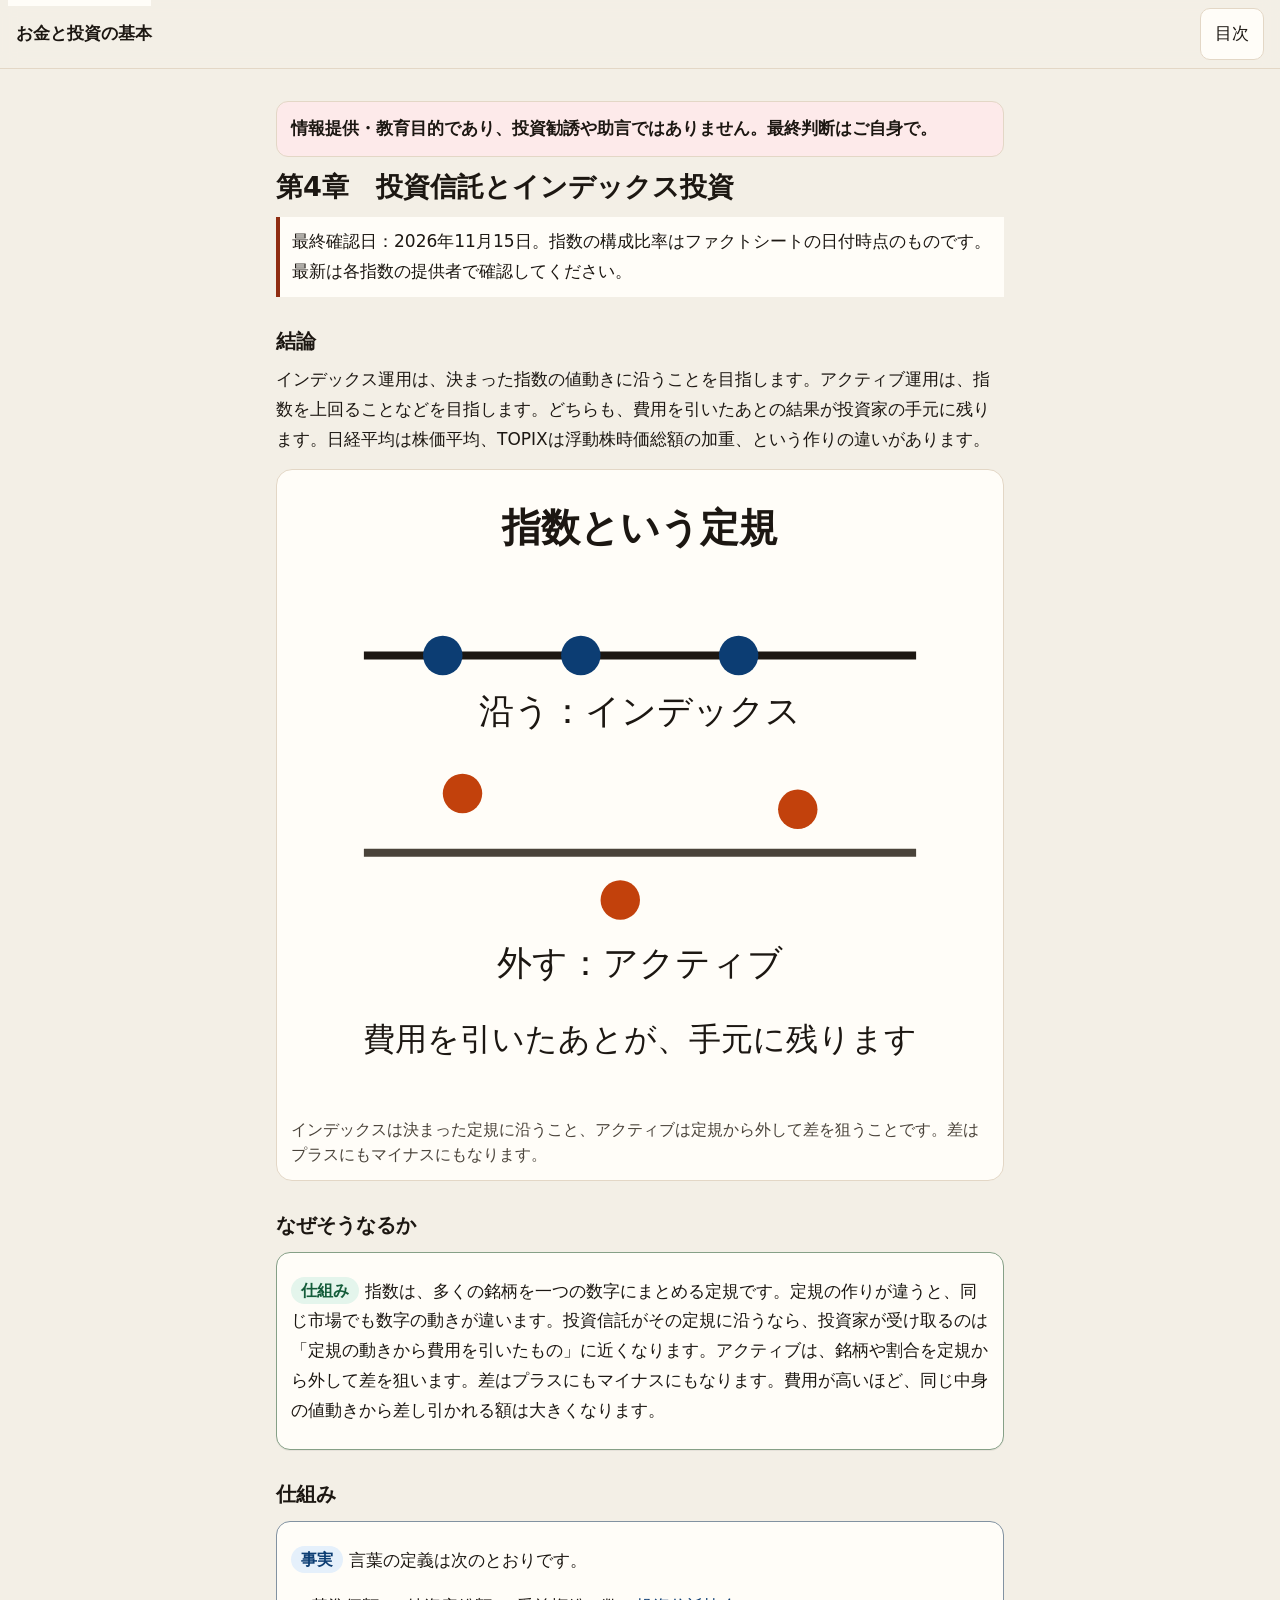
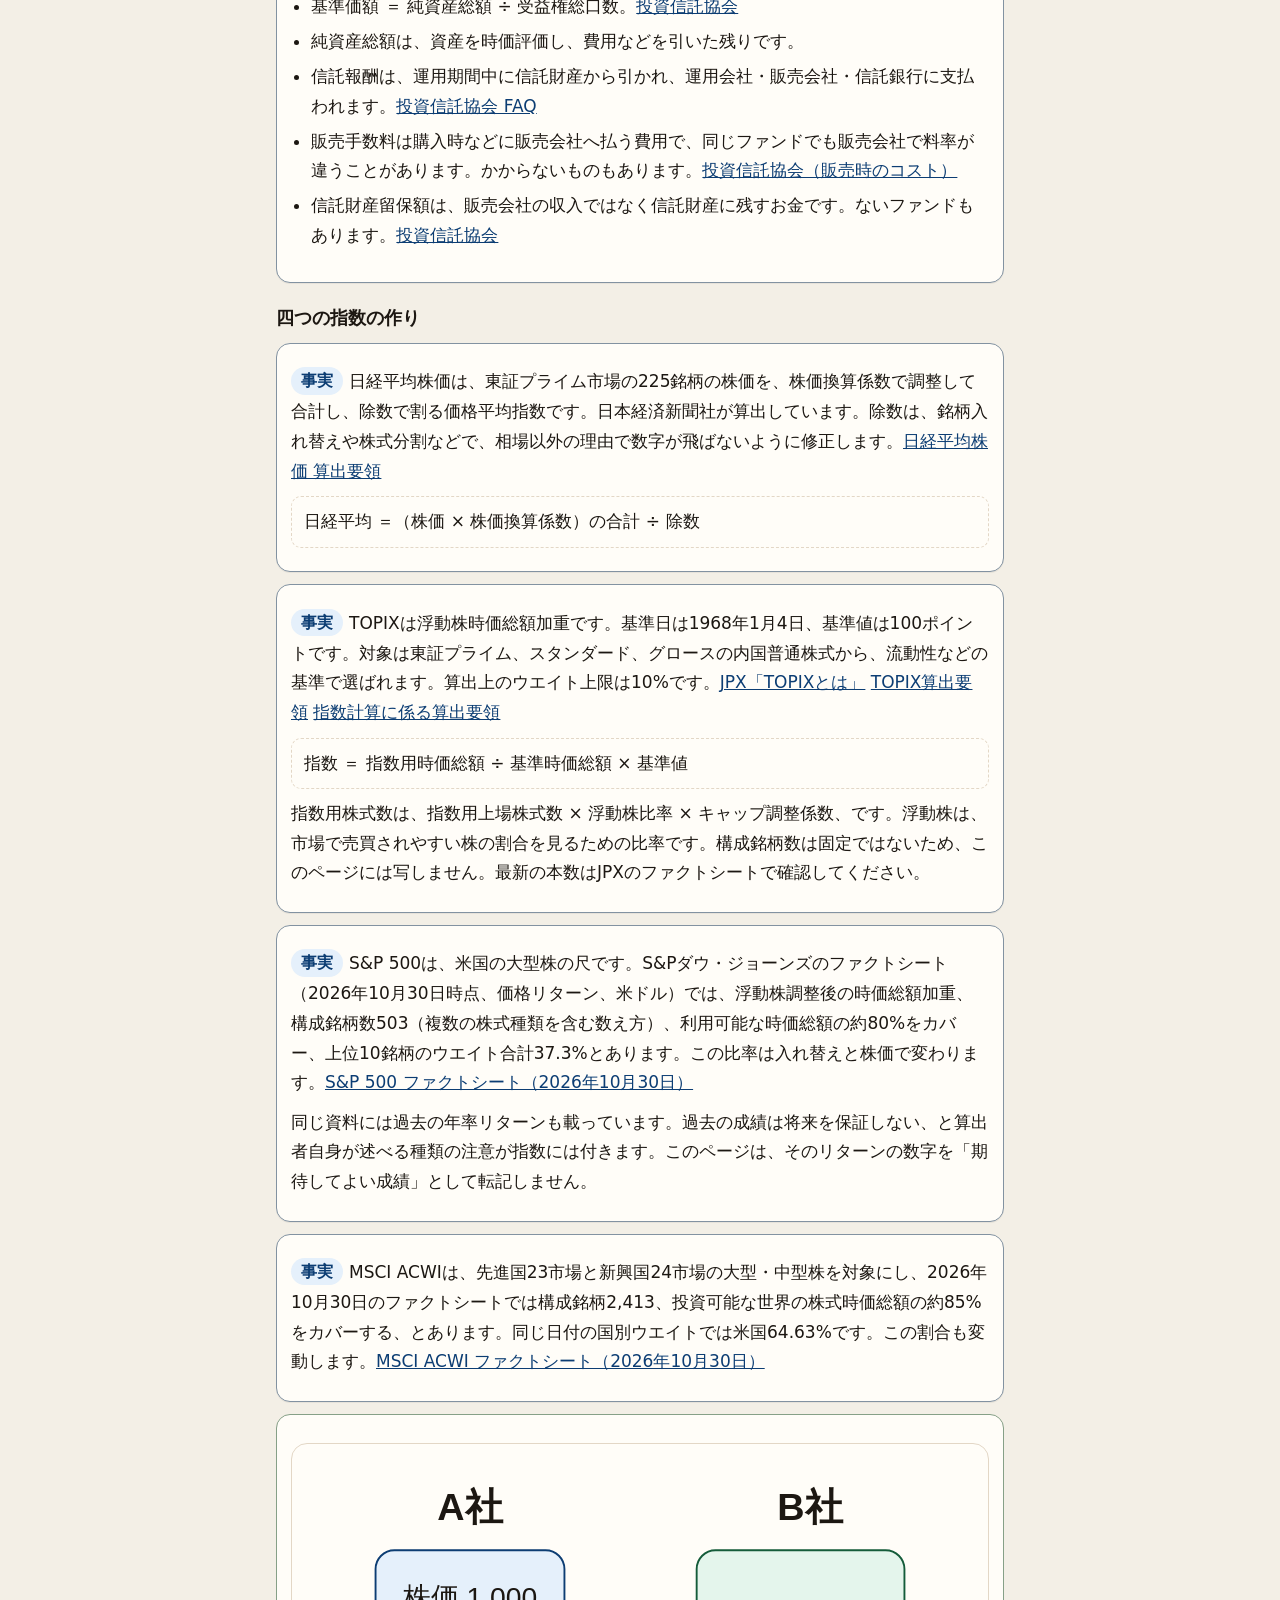
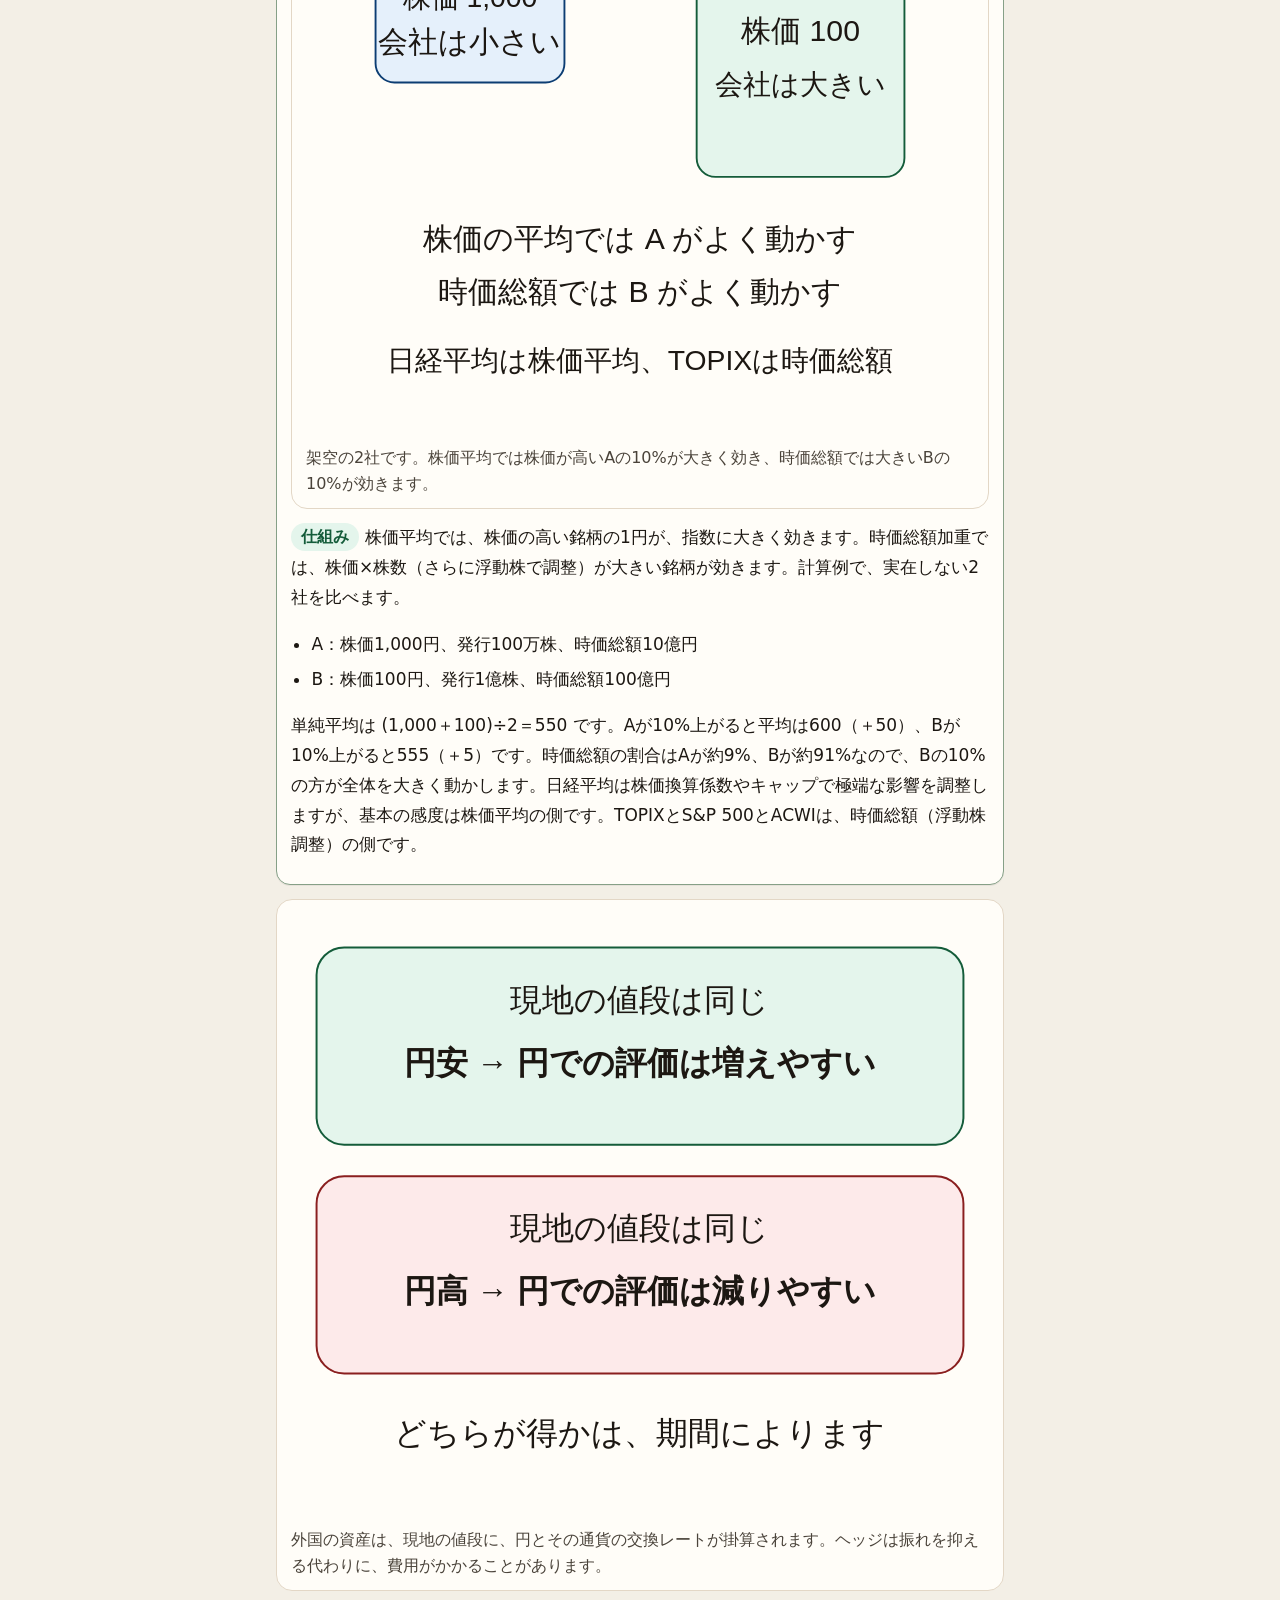
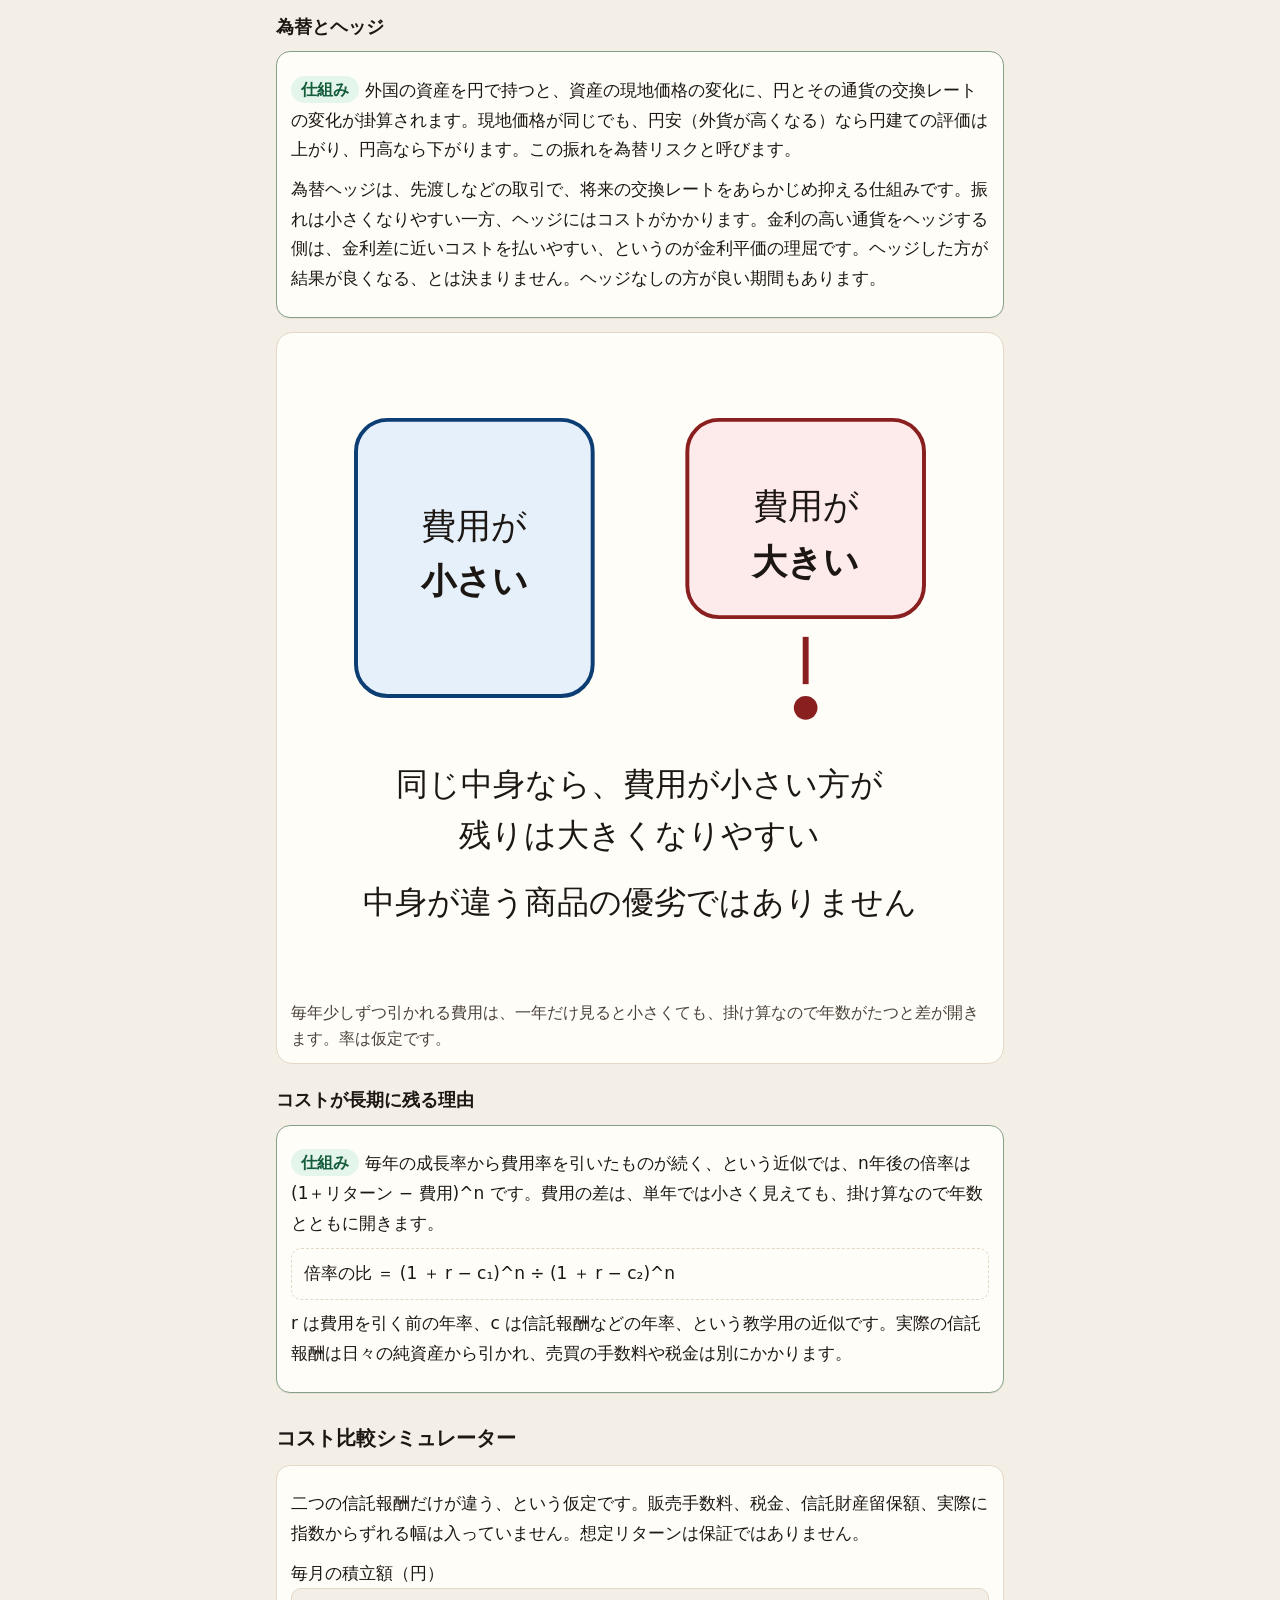
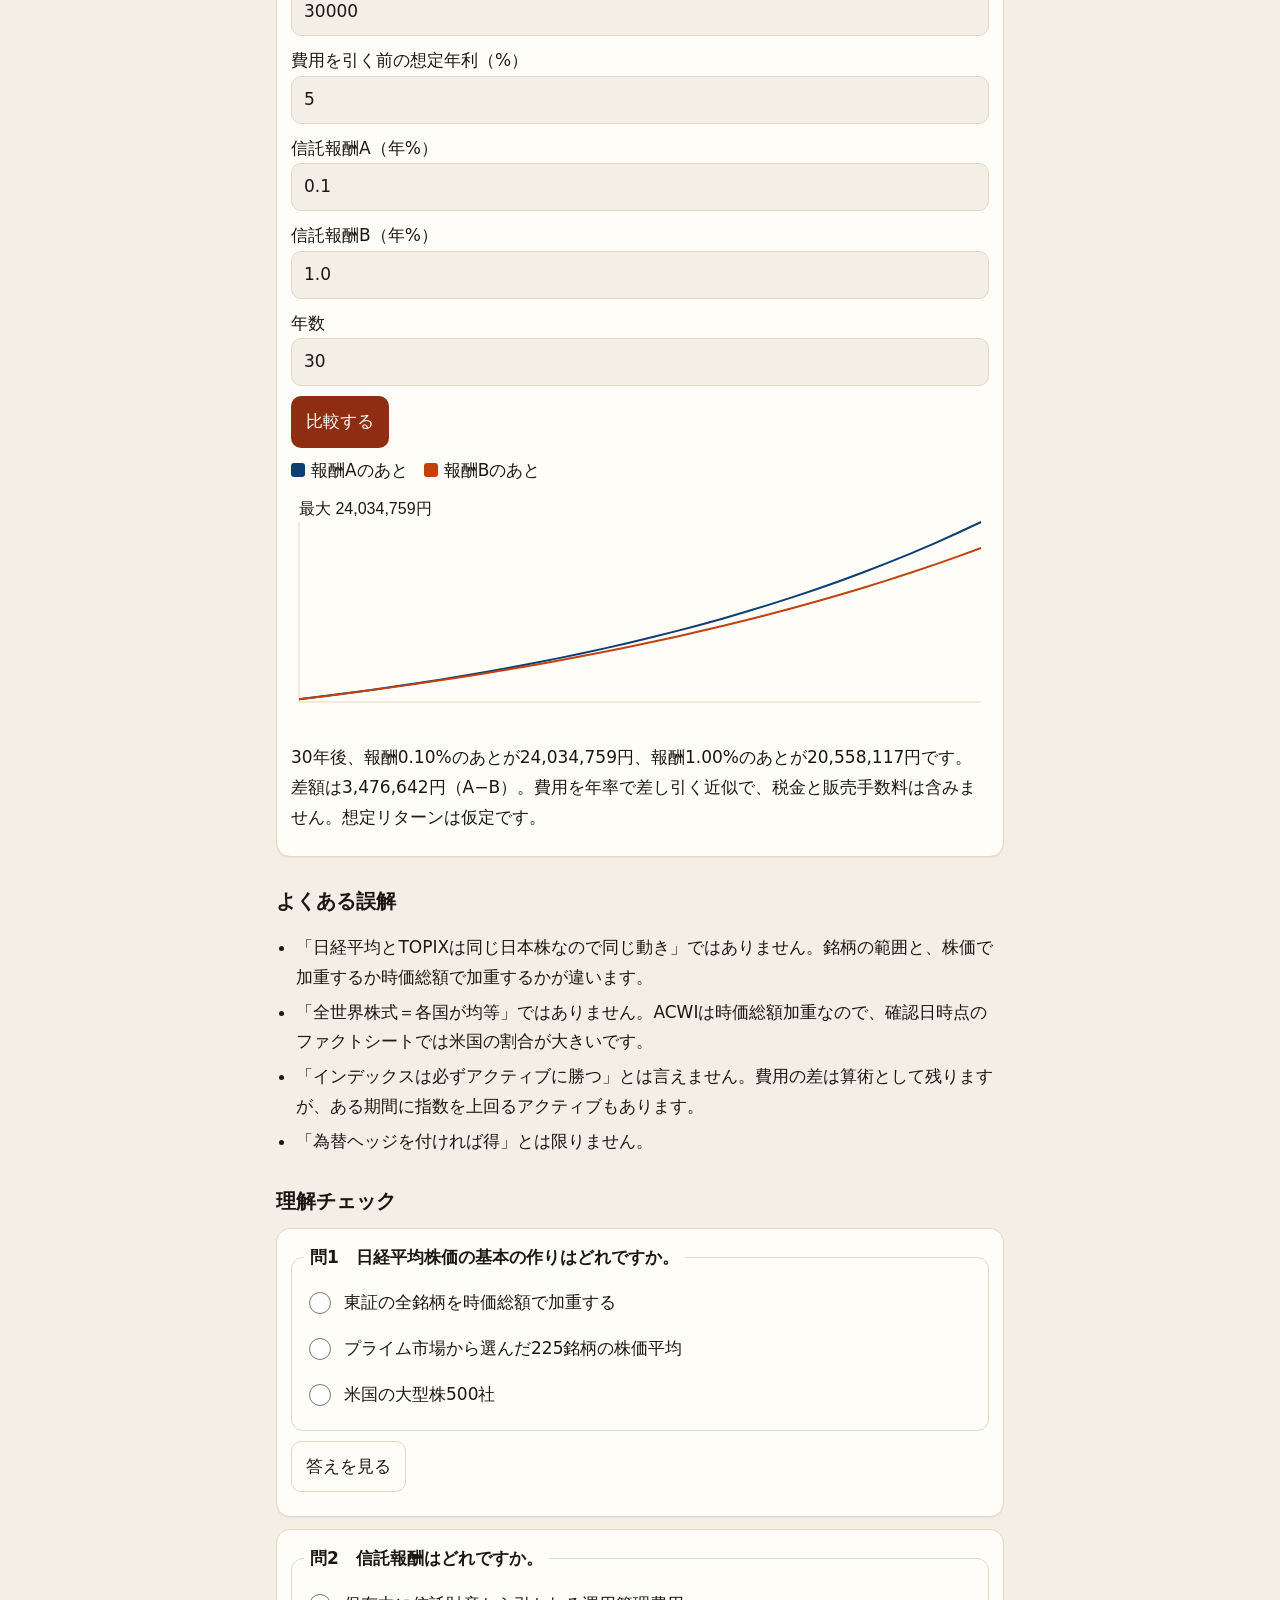
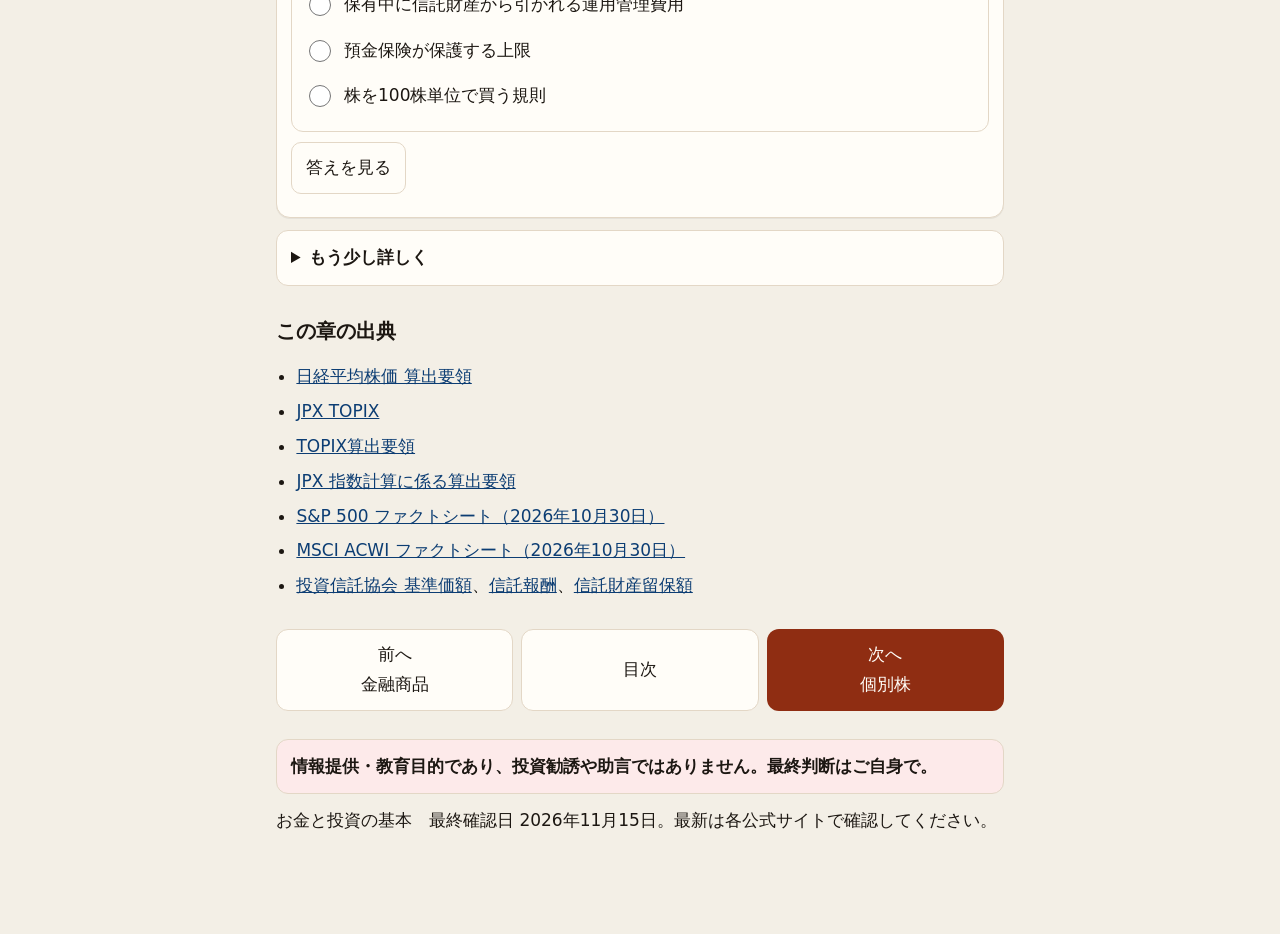
==== funds.html @ d8c677d6 "Publish the beginner guide so it can be opened in a browser. Co-authored-by: Cursor <cursoragent@cur" ====
<!DOCTYPE html>
<html lang="ja">
<head>
<meta charset="utf-8">
<meta name="viewport" content="width=device-width, initial-scale=1, viewport-fit=cover">
<meta name="description" content="日本の投資初心者向けに、お金の基本からNISA・インデックス投資・個別株の仕組みを、一次情報に基づいて解説する教育ページです。投資勧誘ではありません。">
<meta name="color-scheme" content="light dark">
<title>第4章 投資信託とインデックス｜お金と投資の基本</title>
<link rel="stylesheet" href="style.css">
</head>
<body>
<a class="skip" href="#main">本文へスキップ</a>
<div class="progress" id="progress" role="progressbar" aria-label="読んだ割合" aria-valuemin="0" aria-valuemax="100" aria-valuenow="0"></div>
<div class="topbar">
  <a class="brand" href="index.html">お金と投資の基本</a>
  <span class="spacer"></span>
  <button type="button" id="menuBtn" aria-expanded="false" aria-controls="drawer">目次</button>
</div>
<div id="drawer" class="drawer" hidden>
  <nav aria-label="ページ">
    <button type="button" id="closeDrawer">閉じる</button>
    <a href="index.html">目次</a>
    <a href="money.html">第1章 お金の基本</a>
    <a href="invest.html">第2章 投資とは何か</a>
    <a href="products.html">第3章 主な金融商品</a>
    <a href="funds.html" aria-current="page">第4章 投資信託とインデックス</a>
    <a href="stocks.html">第5章 個別株の基礎</a>
    <a href="tax.html">第6章 制度と税金</a>
    <a href="start.html">第7章 始め方と失敗パターン</a>
    <a href="glossary.html">用語集</a>
    <a href="sources.html">出典・更新履歴・免責</a>
  </nav>
</div>
<div class="wrap">
<p class="disclaimer"><strong>情報提供・教育目的であり、投資勧誘や助言ではありません。最終判断はご自身で。</strong></p>
<main id="main">
<section id="ch4" aria-labelledby="ch4-title">
  <h1 id="ch4-title">第4章　投資信託とインデックス投資</h1>
  <p class="confirm">最終確認日：2026年11月15日。指数の構成比率はファクトシートの日付時点のものです。最新は各指数の提供者で確認してください。</p>
  <h2>結論</h2>
  <p>インデックス運用は、決まった指数の値動きに沿うことを目指します。アクティブ運用は、指数を上回ることなどを目指します。どちらも、費用を引いたあとの結果が投資家の手元に残ります。日経平均は株価平均、TOPIXは浮動株時価総額の加重、という作りの違いがあります。</p>

  <figure class="figure"><svg viewBox="0 0 360 320" aria-hidden="true">
  <text x="180" y="32" text-anchor="middle" font-size="20" fill="var(--text)" font-weight="700">指数という定規</text>
  <line x1="40" y1="90" x2="320" y2="90" stroke="var(--text)" stroke-width="4"/>
  <circle cx="80" cy="90" r="10" fill="var(--c1)"/>
  <circle cx="150" cy="90" r="10" fill="var(--c1)"/>
  <circle cx="230" cy="90" r="10" fill="var(--c1)"/>
  <text x="180" y="124" text-anchor="middle" font-size="18" fill="var(--text)">沿う：インデックス</text>
  <line x1="40" y1="190" x2="320" y2="190" stroke="var(--muted)" stroke-width="4"/>
  <circle cx="90" cy="160" r="10" fill="var(--c2)"/>
  <circle cx="170" cy="214" r="10" fill="var(--c2)"/>
  <circle cx="260" cy="168" r="10" fill="var(--c2)"/>
  <text x="180" y="252" text-anchor="middle" font-size="18" fill="var(--text)">外す：アクティブ</text>
  <text x="180" y="290" text-anchor="middle" font-size="16" fill="var(--text)">費用を引いたあとが、手元に残ります</text>
  </svg><figcaption>インデックスは決まった定規に沿うこと、アクティブは定規から外して差を狙うことです。差はプラスにもマイナスにもなります。</figcaption></figure>
<h2>なぜそうなるか</h2>
  <div class="card mech">
    <p><span class="badge mech">仕組み</span>指数は、多くの銘柄を一つの数字にまとめる定規です。定規の作りが違うと、同じ市場でも数字の動きが違います。投資信託がその定規に沿うなら、投資家が受け取るのは「定規の動きから費用を引いたもの」に近くなります。アクティブは、銘柄や割合を定規から外して差を狙います。差はプラスにもマイナスにもなります。費用が高いほど、同じ中身の値動きから差し引かれる額は大きくなります。</p>
  </div>

  <h2>仕組み</h2>
  <div class="card fact">
    <p><span class="badge fact">事実</span>言葉の定義は次のとおりです。</p>
    <ul>
      <li>基準価額 ＝ 純資産総額 ÷ 受益権総口数。<a href="sources.html#src-toushin-nav">投資信託協会</a></li>
      <li>純資産総額は、資産を時価評価し、費用などを引いた残りです。</li>
      <li>信託報酬は、運用期間中に信託財産から引かれ、運用会社・販売会社・信託銀行に支払われます。<a href="sources.html#src-toushin-faq">投資信託協会 FAQ</a></li>
      <li>販売手数料は購入時などに販売会社へ払う費用で、同じファンドでも販売会社で料率が違うことがあります。かからないものもあります。<a href="sources.html#src-toushin-cost">投資信託協会（販売時のコスト）</a></li>
      <li>信託財産留保額は、販売会社の収入ではなく信託財産に残すお金です。ないファンドもあります。<a href="sources.html#src-toushin-reserve">投資信託協会</a></li>
    </ul>
  </div>

  <h3>四つの指数の作り</h3>
  <div class="card fact">
    <p><span class="badge fact">事実</span>日経平均株価は、東証プライム市場の225銘柄の株価を、株価換算係数で調整して合計し、除数で割る価格平均指数です。日本経済新聞社が算出しています。除数は、銘柄入れ替えや株式分割などで、相場以外の理由で数字が飛ばないように修正します。<a href="sources.html#src-nikkei">日経平均株価 算出要領</a></p>
    <p class="formula">日経平均 ＝（株価 × 株価換算係数）の合計 ÷ 除数</p>
  </div>
  <div class="card fact">
    <p><span class="badge fact">事実</span>TOPIXは浮動株時価総額加重です。基準日は1968年1月4日、基準値は100ポイントです。対象は東証プライム、スタンダード、グロースの内国普通株式から、流動性などの基準で選ばれます。算出上のウエイト上限は10%です。<a href="sources.html#src-topix">JPX「TOPIXとは」</a> <a href="sources.html#src-topix-method">TOPIX算出要領</a> <a href="sources.html#src-jpx-calc">指数計算に係る算出要領</a></p>
    <p class="formula">指数 ＝ 指数用時価総額 ÷ 基準時価総額 × 基準値</p>
    <p>指数用株式数は、指数用上場株式数 × 浮動株比率 × キャップ調整係数、です。浮動株は、市場で売買されやすい株の割合を見るための比率です。構成銘柄数は固定ではないため、このページには写しません。最新の本数はJPXのファクトシートで確認してください。</p>
  </div>
  <div class="card fact">
    <p><span class="badge fact">事実</span>S&amp;P 500は、米国の大型株の尺です。S&amp;Pダウ・ジョーンズのファクトシート（2026年10月30日時点、価格リターン、米ドル）では、浮動株調整後の時価総額加重、構成銘柄数503（複数の株式種類を含む数え方）、利用可能な時価総額の約80%をカバー、上位10銘柄のウエイト合計37.3%とあります。この比率は入れ替えと株価で変わります。<a href="sources.html#src-sp500">S&amp;P 500 ファクトシート（2026年10月30日）</a></p>
    <p>同じ資料には過去の年率リターンも載っています。過去の成績は将来を保証しない、と算出者自身が述べる種類の注意が指数には付きます。このページは、そのリターンの数字を「期待してよい成績」として転記しません。</p>
  </div>
  <div class="card fact">
    <p><span class="badge fact">事実</span>MSCI ACWIは、先進国23市場と新興国24市場の大型・中型株を対象にし、2026年10月30日のファクトシートでは構成銘柄2,413、投資可能な世界の株式時価総額の約85%をカバーする、とあります。同じ日付の国別ウエイトでは米国64.63%です。この割合も変動します。<a href="sources.html#src-acwi">MSCI ACWI ファクトシート（2026年10月30日）</a></p>
  </div>

  <div class="card mech">
    <figure class="figure"><svg viewBox="0 0 360 310" aria-hidden="true">
  <text x="90" y="36" text-anchor="middle" font-size="20" fill="var(--text)" font-weight="700">A社</text>
  <text x="270" y="36" text-anchor="middle" font-size="20" fill="var(--text)" font-weight="700">B社</text>
  <rect x="40" y="52" width="100" height="70" rx="10" fill="var(--fact-bg)" stroke="var(--fact)"/>
  <text x="90" y="82" text-anchor="middle" font-size="15" fill="var(--text)">株価 1,000</text>
  <text x="90" y="106" text-anchor="middle" font-size="16" fill="var(--text)">会社は小さい</text>
  <rect x="210" y="52" width="110" height="120" rx="10" fill="var(--mech-bg)" stroke="var(--mech)"/>
  <text x="265" y="100" text-anchor="middle" font-size="16" fill="var(--text)">株価 100</text>
  <text x="265" y="128" text-anchor="middle" font-size="15" fill="var(--text)">会社は大きい</text>
  <text x="180" y="210" text-anchor="middle" font-size="16" fill="var(--text)">株価の平均では A がよく動かす</text>
  <text x="180" y="238" text-anchor="middle" font-size="16" fill="var(--text)">時価総額では B がよく動かす</text>
  <text x="180" y="274" text-anchor="middle" font-size="15" fill="var(--text)">日経平均は株価平均、TOPIXは時価総額</text>
  </svg><figcaption>架空の2社です。株価平均では株価が高いAの10%が大きく効き、時価総額では大きいBの10%が効きます。</figcaption></figure>
<p><span class="badge mech">仕組み</span>株価平均では、株価の高い銘柄の1円が、指数に大きく効きます。時価総額加重では、株価×株数（さらに浮動株で調整）が大きい銘柄が効きます。計算例で、実在しない2社を比べます。</p>
    <ul>
      <li>A：株価1,000円、発行100万株、時価総額10億円</li>
      <li>B：株価100円、発行1億株、時価総額100億円</li>
    </ul>
    <p>単純平均は (1,000＋100)÷2＝550 です。Aが10%上がると平均は600（＋50）、Bが10%上がると555（＋5）です。時価総額の割合はAが約9%、Bが約91%なので、Bの10%の方が全体を大きく動かします。日経平均は株価換算係数やキャップで極端な影響を調整しますが、基本の感度は株価平均の側です。TOPIXとS&amp;P 500とACWIは、時価総額（浮動株調整）の側です。</p>
  </div>

  <figure class="figure"><svg viewBox="0 0 360 310" aria-hidden="true">
  <rect x="16" y="20" width="328" height="100" rx="14" fill="var(--mech-bg)" stroke="var(--mech)"/>
  <text x="180" y="52" text-anchor="middle" font-size="16" fill="var(--text)">現地の値段は同じ</text>
  <text x="180" y="84" text-anchor="middle" font-size="16" fill="var(--text)" font-weight="700">円安 → 円での評価は増えやすい</text>
  <rect x="16" y="136" width="328" height="100" rx="14" fill="var(--warn-bg)" stroke="var(--warn)"/>
  <text x="180" y="168" text-anchor="middle" font-size="16" fill="var(--text)">現地の値段は同じ</text>
  <text x="180" y="200" text-anchor="middle" font-size="16" fill="var(--text)" font-weight="700">円高 → 円での評価は減りやすい</text>
  <text x="180" y="272" text-anchor="middle" font-size="16" fill="var(--text)">どちらが得かは、期間によります</text>
  </svg><figcaption>外国の資産は、現地の値段に、円とその通貨の交換レートが掛算されます。ヘッジは振れを抑える代わりに、費用がかかることがあります。</figcaption></figure>
<h3>為替とヘッジ</h3>
  <div class="card mech">
    <p><span class="badge mech">仕組み</span>外国の資産を円で持つと、資産の現地価格の変化に、円とその通貨の交換レートの変化が掛算されます。現地価格が同じでも、円安（外貨が高くなる）なら円建ての評価は上がり、円高なら下がります。この振れを為替リスクと呼びます。</p>
    <p>為替ヘッジは、先渡しなどの取引で、将来の交換レートをあらかじめ抑える仕組みです。振れは小さくなりやすい一方、ヘッジにはコストがかかります。金利の高い通貨をヘッジする側は、金利差に近いコストを払いやすい、というのが金利平価の理屈です。ヘッジした方が結果が良くなる、とは決まりません。ヘッジなしの方が良い期間もあります。</p>
  </div>

  <figure class="figure"><svg viewBox="0 0 360 330" aria-hidden="true">
  <rect x="36" y="40" width="120" height="140" rx="16" fill="var(--fact-bg)" stroke="var(--fact)" stroke-width="2"/>
  <rect x="204" y="40" width="120" height="100" rx="16" fill="var(--warn-bg)" stroke="var(--warn)" stroke-width="2"/>
  <text x="96" y="100" text-anchor="middle" font-size="18" fill="var(--text)">費用が</text>
  <text x="96" y="128" text-anchor="middle" font-size="18" fill="var(--text)" font-weight="700">小さい</text>
  <text x="264" y="90" text-anchor="middle" font-size="18" fill="var(--text)">費用が</text>
  <text x="264" y="118" text-anchor="middle" font-size="18" fill="var(--text)" font-weight="700">大きい</text>
  <path d="M264 150 v24" stroke="var(--warn)" stroke-width="3"/>
  <circle cx="264" cy="186" r="6" fill="var(--warn)"/>
  <text x="180" y="230" text-anchor="middle" font-size="16" fill="var(--text)">同じ中身なら、費用が小さい方が</text>
  <text x="180" y="256" text-anchor="middle" font-size="16" fill="var(--text)">残りは大きくなりやすい</text>
  <text x="180" y="290" text-anchor="middle" font-size="16" fill="var(--text)">中身が違う商品の優劣ではありません</text>
  </svg><figcaption>毎年少しずつ引かれる費用は、一年だけ見ると小さくても、掛け算なので年数がたつと差が開きます。率は仮定です。</figcaption></figure>
<h3>コストが長期に残る理由</h3>
  <div class="card mech">
    <p><span class="badge mech">仕組み</span>毎年の成長率から費用率を引いたものが続く、という近似では、n年後の倍率は (1＋リターン − 費用)^n です。費用の差は、単年では小さく見えても、掛け算なので年数とともに開きます。</p>
    <p class="formula">倍率の比 ＝ (1 ＋ r − c₁)^n ÷ (1 ＋ r − c₂)^n</p>
    <p>r は費用を引く前の年率、c は信託報酬などの年率、という教学用の近似です。実際の信託報酬は日々の純資産から引かれ、売買の手数料や税金は別にかかります。</p>
  </div>

  <h2>コスト比較シミュレーター</h2>
  <div class="card">
    <p>二つの信託報酬だけが違う、という仮定です。販売手数料、税金、信託財産留保額、実際に指数からずれる幅は入っていません。想定リターンは保証ではありません。</p>
    <label class="field">毎月の積立額（円）<input id="k-pmt" type="number" inputmode="decimal" min="0" value="30000"></label>
    <label class="field">費用を引く前の想定年利（%）<input id="k-rate" type="number" inputmode="decimal" step="0.1" value="5"></label>
    <label class="field">信託報酬A（年%）<input id="k-c1" type="number" inputmode="decimal" min="0" step="0.01" value="0.1"></label>
    <label class="field">信託報酬B（年%）<input id="k-c2" type="number" inputmode="decimal" min="0" step="0.01" value="1.0"></label>
    <label class="field">年数<input id="k-years" type="number" inputmode="numeric" min="1" max="50" value="30"></label>
    <button type="button" class="primary" id="k-run">比較する</button>
    <div class="legend" aria-hidden="true"><span><i class="swatch" style="background:var(--c1)"></i>報酬Aのあと</span><span><i class="swatch" style="background:var(--c2)"></i>報酬Bのあと</span></div>
    <div class="canvas-box"><canvas id="k-chart" data-h="240" role="img" aria-describedby="k-out"></canvas></div>
    <p id="k-out" class="result" aria-live="polite"></p>
  </div>

  <h2>よくある誤解</h2>
  <ul>
    <li>「日経平均とTOPIXは同じ日本株なので同じ動き」ではありません。銘柄の範囲と、株価で加重するか時価総額で加重するかが違います。</li>
    <li>「全世界株式＝各国が均等」ではありません。ACWIは時価総額加重なので、確認日時点のファクトシートでは米国の割合が大きいです。</li>
    <li>「インデックスは必ずアクティブに勝つ」とは言えません。費用の差は算術として残りますが、ある期間に指数を上回るアクティブもあります。</li>
    <li>「為替ヘッジを付ければ得」とは限りません。</li>
  </ul>

  <h2>理解チェック</h2>
  <form class="quiz card" data-explain="日経平均は225銘柄の株価を株価換算係数と除数でまとめる価格平均です。TOPIXは浮動株時価総額加重です。">
    <fieldset>
      <legend>問1　日経平均株価の基本の作りはどれですか。</legend>
      <label><input type="radio" name="q41" value="a">東証の全銘柄を時価総額で加重する</label>
      <label><input type="radio" name="q41" value="b">プライム市場から選んだ225銘柄の株価平均</label>
      <label><input type="radio" name="q41" value="c">米国の大型株500社</label>
    </fieldset>
    <button type="submit">答えを見る</button>
    <p class="quiz-result" aria-live="polite"></p>
  </form>
  <form class="quiz card" data-explain="信託報酬は、保有している間、信託財産から引かれる費用です。購入時に一度だけ払う販売手数料とは別です。">
    <fieldset>
      <legend>問2　信託報酬はどれですか。</legend>
      <label><input type="radio" name="q42" value="a">保有中に信託財産から引かれる運用管理費用</label>
      <label><input type="radio" name="q42" value="b">預金保険が保護する上限</label>
      <label><input type="radio" name="q42" value="c">株を100株単位で買う規則</label>
    </fieldset>
    <button type="submit">答えを見る</button>
    <p class="quiz-result" aria-live="polite"></p>
  </form>

  <details>
    <summary>もう少し詳しく</summary>
    <div class="inner">
      <p>TOPIXの算出要領では、定期入替は原則10月最終営業日、浮動株時価総額のウエイト上限は10%です。2026年10月最終営業日が初回の定期入替、と要領に書かれています。流動性の基準（売買代金回転率や浮動株時価総額の累積比率）の細目は要領に表があります。<a href="sources.html#src-topix-method">TOPIX算出要領</a></p>
      <p>日経平均は原則225銘柄ですが、持ち株会社化などの短い期間は225に満たないことがあります。そのときは除数で連続性を保ちます。<a href="sources.html#src-nikkei">算出要領</a></p>
      <p>S&amp;P 500の「503」は、2026年10月30日時点で複数の議決権種類などを数に含めたものです。いつも503とは限りません。<a href="sources.html#src-sp500">ファクトシート</a></p>
    </div>
  </details>
  <h2>この章の出典</h2>
  <ul class="chapter-src">
    <li><a href="sources.html#src-nikkei">日経平均株価 算出要領</a></li>
    <li><a href="sources.html#src-topix">JPX TOPIX</a></li>
    <li><a href="sources.html#src-topix-method">TOPIX算出要領</a></li>
    <li><a href="sources.html#src-jpx-calc">JPX 指数計算に係る算出要領</a></li>
    <li><a href="sources.html#src-sp500">S&amp;P 500 ファクトシート（2026年10月30日）</a></li>
    <li><a href="sources.html#src-acwi">MSCI ACWI ファクトシート（2026年10月30日）</a></li>
    <li><a href="sources.html#src-toushin-nav">投資信託協会 基準価額</a>、<a href="sources.html#src-toushin-faq">信託報酬</a>、<a href="sources.html#src-toushin-reserve">信託財産留保額</a></li>
  </ul>
</section>
<nav class="pager" aria-label="章の移動"><a href="products.html">前へ<br>金融商品</a><a href="index.html">目次</a><a class="primary" href="stocks.html">次へ<br>個別株</a></nav>
</main>
<footer>
  <p class="disclaimer"><strong>情報提供・教育目的であり、投資勧誘や助言ではありません。最終判断はご自身で。</strong></p>
  <p>お金と投資の基本　最終確認日 2026年11月15日。最新は各公式サイトで確認してください。</p>
</footer>
</div>
<button type="button" id="toTop">上へ</button>
<script src="app.js"></script>
</body>
</html>
---- style.css ----
:root {
    --bg: #f3efe6;
    --surface: #fffdf8;
    --text: #1c1712;
    --muted: #4a433a;
    --line: #e3d7c6;
    --accent: #8f2d12;
    --link: #0c3d73;
    --fact: #0c3d73;
    --fact-bg: #e5f0fb;
    --mech: #145c3a;
    --mech-bg: #e4f5ec;
    --view: #7a4b0d;
    --view-bg: #fbf3df;
    --warn: #8a1f1f;
    --warn-bg: #fdeaea;
    --ok: #145c3a;
    --ok-bg: #e4f5ec;
    --wait: #5c3d86;
    --wait-bg: #f1eafa;
    --shadow: 0 1px 0 rgba(28, 23, 18, 0.06);
    --bar: #8f2d12;
    --canvas-grid: #e3d7c6;
    --canvas-text: #1c1712;
    --c1: #0c3d73;
    --c2: #c2410c;
    --c3: #b08968;
    color-scheme: light;
  }
  @media (prefers-color-scheme: dark) {
    :root {
      --bg: #14110e;
      --surface: #221c17;
      --text: #f6f1e8;
      --muted: #d4c6b4;
      --line: #3d342c;
      --accent: #f0a080;
      --link: #9ec5ff;
      --fact: #c5ddff;
      --fact-bg: #1a3048;
      --mech: #b7ebcf;
      --mech-bg: #163528;
      --view: #f3d7a1;
      --view-bg: #3a2e18;
      --warn: #ffc9c9;
      --warn-bg: #4a2222;
      --ok: #b7ebcf;
      --ok-bg: #163528;
      --wait: #e2d4ff;
      --wait-bg: #322848;
      --shadow: none;
      --bar: #f0a080;
      --canvas-grid: #3d342c;
      --canvas-text: #f6f1e8;
      --c1: #8eb6f0;
      --c2: #f0a080;
      --c3: #c4b09a;
      color-scheme: dark;
    }
  }
  * { box-sizing: border-box; }
  html { -webkit-text-size-adjust: 100%; scroll-behavior: smooth; }
  @media (prefers-reduced-motion: reduce) {
    html { scroll-behavior: auto; }
    * { transition: none !important; }
  }
  body {
    margin: 0;
    background: var(--bg);
    color: var(--text);
    font-family: "Hiragino Sans", "Hiragino Kaku Gothic ProN", "Yu Gothic", YuGothic, Meiryo, system-ui, sans-serif;
    font-size: 17px;
    line-height: 1.75;
    overflow-x: clip;
  }
  a { color: var(--link); }
  a:hover { text-decoration-thickness: 2px; }
  :focus-visible { outline: 3px solid var(--accent); outline-offset: 2px; }
  .skip {
    position: absolute;
    left: 8px;
    top: -40px;
    background: var(--surface);
    color: var(--text);
    padding: 8px 12px;
    z-index: 100;
  }
  .skip:focus { top: calc(env(safe-area-inset-top) + 8px); }
  .progress {
    position: fixed;
    top: env(safe-area-inset-top);
    left: 0;
    height: 4px;
    width: 0;
    background: var(--bar);
    z-index: 50;
  }
  .topbar {
    position: sticky;
    top: 0;
    z-index: 30;
    display: flex;
    align-items: center;
    gap: 12px;
    min-height: 52px;
    padding: calc(env(safe-area-inset-top) + 8px) max(16px, env(safe-area-inset-right)) 8px max(16px, env(safe-area-inset-left));
    background: color-mix(in srgb, var(--bg) 92%, transparent);
    border-bottom: 1px solid var(--line);
    backdrop-filter: blur(8px);
  }
  .topbar strong { font-size: 16px; line-height: 1.3; }
  .spacer { flex: 1; }
  button, .btn {
    font: inherit;
    color: var(--text);
    background: var(--surface);
    border: 1px solid var(--line);
    border-radius: 10px;
    min-height: 44px;
    padding: 10px 14px;
    cursor: pointer;
  }
  button.primary { background: var(--accent); color: #fffdf8; border-color: transparent; }
  @media (prefers-color-scheme: dark) {
    button.primary { color: #1c1712; }
  }
  .wrap {
    width: min(760px, 100%);
    margin: 0 auto;
    padding: 20px max(16px, env(safe-area-inset-right)) calc(88px + env(safe-area-inset-bottom)) max(16px, env(safe-area-inset-left));
  }
  header.hero h1 { font-size: 1.7rem; line-height: 1.35; margin: 12px 0; }
  h2 { font-size: 1.45rem; line-height: 1.35; margin: 2.2rem 0 0.6rem; padding-top: 0.4rem; }
  h3 { font-size: 1.15rem; line-height: 1.4; margin: 1.4rem 0 0.4rem; }
  p { margin: 0.6rem 0; }
  .lead { font-size: 1.05rem; }
  .disclaimer {
    background: var(--warn-bg);
    color: var(--text);
    border: 1px solid var(--line);
    border-radius: 12px;
    padding: 12px 14px;
    margin: 12px 0;
  }
  .confirm {
    background: var(--surface);
    border-left: 4px solid var(--accent);
    padding: 10px 12px;
    margin: 12px 0;
  }
  .badge {
    display: inline-block;
    font-size: 16px;
    line-height: 1.2;
    font-weight: 700;
    border-radius: 999px;
    padding: 4px 10px;
    margin-right: 6px;
    vertical-align: 1px;
    white-space: nowrap;
  }
  .badge.fact { background: var(--fact-bg); color: var(--fact); }
  .badge.mech { background: var(--mech-bg); color: var(--mech); }
  .badge.view { background: var(--view-bg); color: var(--view); }
  .badge.warn { background: var(--warn-bg); color: var(--warn); }
  .badge.ok { background: var(--ok-bg); color: var(--ok); }
  .badge.wait { background: var(--wait-bg); color: var(--wait); }
  .card {
    background: var(--surface);
    border: 1px solid var(--line);
    border-radius: 14px;
    padding: 14px;
    margin: 12px 0;
    box-shadow: var(--shadow);
  }
  .card.fact { border-color: color-mix(in srgb, var(--fact) 45%, var(--line)); }
  .card.mech { border-color: color-mix(in srgb, var(--mech) 45%, var(--line)); }
  .card.view { border-color: color-mix(in srgb, var(--view) 45%, var(--line)); }
  .table-wrap { overflow-x: auto; -webkit-overflow-scrolling: touch; width: 100%; max-width: 100%; margin: 12px 0; border: 1px solid var(--line); border-radius: 12px; }
  table { border-collapse: collapse; min-width: 640px; width: 100%; background: var(--surface); }
  th, td { border-bottom: 1px solid var(--line); padding: 10px 12px; text-align: left; vertical-align: top; }
  th { background: color-mix(in srgb, var(--line) 55%, var(--surface)); }
  caption { text-align: left; padding: 10px 12px; font-weight: 700; }
  .formula {
    overflow-x: auto;
    background: var(--surface);
    border: 1px dashed var(--line);
    border-radius: 10px;
    padding: 10px 12px;
    font-variant-numeric: tabular-nums;
  }
  details { background: var(--surface); border: 1px solid var(--line); border-radius: 12px; margin: 12px 0; }
  summary { min-height: 44px; padding: 12px 14px; cursor: pointer; font-weight: 700; }
  details .inner { padding: 0 14px 14px; }
  .quiz { margin: 12px 0; }
  .quiz label { display: flex; gap: 10px; align-items: flex-start; min-height: 44px; padding: 8px 0; }
  .quiz input { width: 22px; height: 22px; margin-top: 4px; flex: 0 0 auto; }
  fieldset { border: 1px solid var(--line); border-radius: 12px; margin: 0 0 10px; padding: 8px 12px 12px; }
  legend { padding: 0 6px; font-weight: 700; }
  label.field { display: block; margin: 10px 0; }
  input[type="number"], input[type="search"], input[type="text"] {
    width: 100%;
    font: inherit;
    color: var(--text);
    background: var(--bg);
    border: 1px solid var(--line);
    border-radius: 10px;
    min-height: 44px;
    padding: 8px 12px;
  }
  canvas { display: block; width: 100%; max-width: 100%; background: var(--surface); border-radius: 12px; }
  .canvas-box { width: 100%; overflow: hidden; }
  .row { display: flex; flex-wrap: wrap; gap: 8px; align-items: center; }
  .result { font-variant-numeric: tabular-nums; }
  .good { color: var(--mech); font-weight: 700; }
  .bad { color: var(--warn); font-weight: 700; }
  .sources a, .chapter-src a { overflow-wrap: anywhere; }
  ul, ol { padding-left: 1.2em; }
  li { margin: 0.3em 0; }
  .drawer[hidden] { display: none; }
  .drawer {
    position: fixed;
    inset: 0;
    z-index: 40;
    background: color-mix(in srgb, #000 45%, transparent);
  }
  .drawer nav {
    background: var(--surface);
    color: var(--text);
    width: min(420px, 100%);
    height: 100%;
    overflow: auto;
    padding: calc(env(safe-area-inset-top) + 16px) 16px calc(env(safe-area-inset-bottom) + 16px);
  }
  .drawer a { display: block; min-height: 44px; padding: 10px 4px; text-decoration: none; border-bottom: 1px solid var(--line); }
  #toTop {
    position: fixed;
    right: max(12px, env(safe-area-inset-right));
    bottom: calc(12px + env(safe-area-inset-bottom));
    z-index: 25;
    width: 44px;
    min-width: 44px;
    padding: 8px 0;
    text-align: center;
    box-shadow: 0 2px 8px rgba(28, 23, 18, 0.18);
  }
  .svg-fig { width: 100%; height: auto; background: var(--surface); border: 1px solid var(--line); border-radius: 12px; }
  .legend { display: flex; flex-wrap: wrap; gap: 10px 16px; margin: 8px 0; }
  .swatch { display: inline-block; width: 14px; height: 14px; border-radius: 3px; margin-right: 6px; vertical-align: -1px; }
  footer { margin-top: 28px; }
  .term { text-underline-offset: 3px; }

  .brand { color: var(--text); text-decoration: none; font-weight: 700; min-height: 44px; display: flex; align-items: center; }
  main h1 { font-size: 1.7rem; line-height: 1.35; margin: 8px 0 12px; }
  main h2 { font-size: 1.28rem; line-height: 1.4; margin: 1.5rem 0 0.45rem; }
  .drawer a[aria-current="page"] { font-weight: 700; background: var(--fact-bg); border-radius: 8px; }
  .home-grid { display: grid; gap: 12px; margin: 8px 0 16px; }
  .cat {
    display: grid;
    grid-template-columns: 92px 1fr;
    gap: 12px;
    align-items: center;
    text-decoration: none;
    color: var(--text);
    background: var(--surface);
    border: 1px solid var(--line);
    border-radius: 16px;
    padding: 12px;
    min-height: 92px;
  }
  .cat svg { width: 92px; height: 72px; display: block; }
  .cat strong { display: block; font-size: 1.08rem; line-height: 1.35; }
  .cat em { display: block; font-style: normal; color: var(--accent); font-size: 15px; font-weight: 700; }
  .cat span { display: block; color: var(--muted); font-size: 16px; line-height: 1.45; margin-top: 2px; }
  .figure { margin: 14px 0; background: var(--surface); border: 1px solid var(--line); border-radius: 16px; padding: 8px 8px 12px; }
  .figure svg, .mini svg, .cat svg { font-family: "Hiragino Sans", "Hiragino Kaku Gothic ProN", "Yu Gothic", YuGothic, Meiryo, sans-serif; }
  .figure svg { width: 100%; height: auto; display: block; }
  .figure figcaption { margin: 8px 6px 0; color: var(--muted); font-size: 16px; line-height: 1.6; }
  .icon-row { display: grid; grid-template-columns: 1fr 1fr; gap: 10px; margin: 12px 0; }
  .mini { background: var(--surface); border: 1px solid var(--line); border-radius: 14px; padding: 8px; }
  .mini svg { width: 100%; height: auto; display: block; }
  .mini p { margin: 6px 0 0; font-size: 16px; line-height: 1.45; }
  .pager { display: flex; flex-wrap: wrap; gap: 8px; margin: 28px 0 8px; }
  .pager a {
    flex: 1 1 30%;
    text-align: center;
    text-decoration: none;
    min-height: 48px;
    display: flex;
    align-items: center;
    justify-content: center;
    border: 1px solid var(--line);
    border-radius: 12px;
    background: var(--surface);
    color: var(--text);
    padding: 10px 12px;
  }
  .pager a.primary { background: var(--accent); color: #fffdf8; border-color: transparent; }
  @media (prefers-color-scheme: dark) {
    .pager a.primary { color: #1c1712; }
  }
  .path { display: flex; flex-wrap: wrap; gap: 8px; margin: 12px 0 4px; }
  .path a {
    text-decoration: none;
    background: var(--surface);
    border: 1px solid var(--line);
    border-radius: 999px;
    padding: 8px 12px;
    min-height: 44px;
    display: inline-flex;
    align-items: center;
    color: var(--text);
  }
  .picture-note { color: var(--muted); }
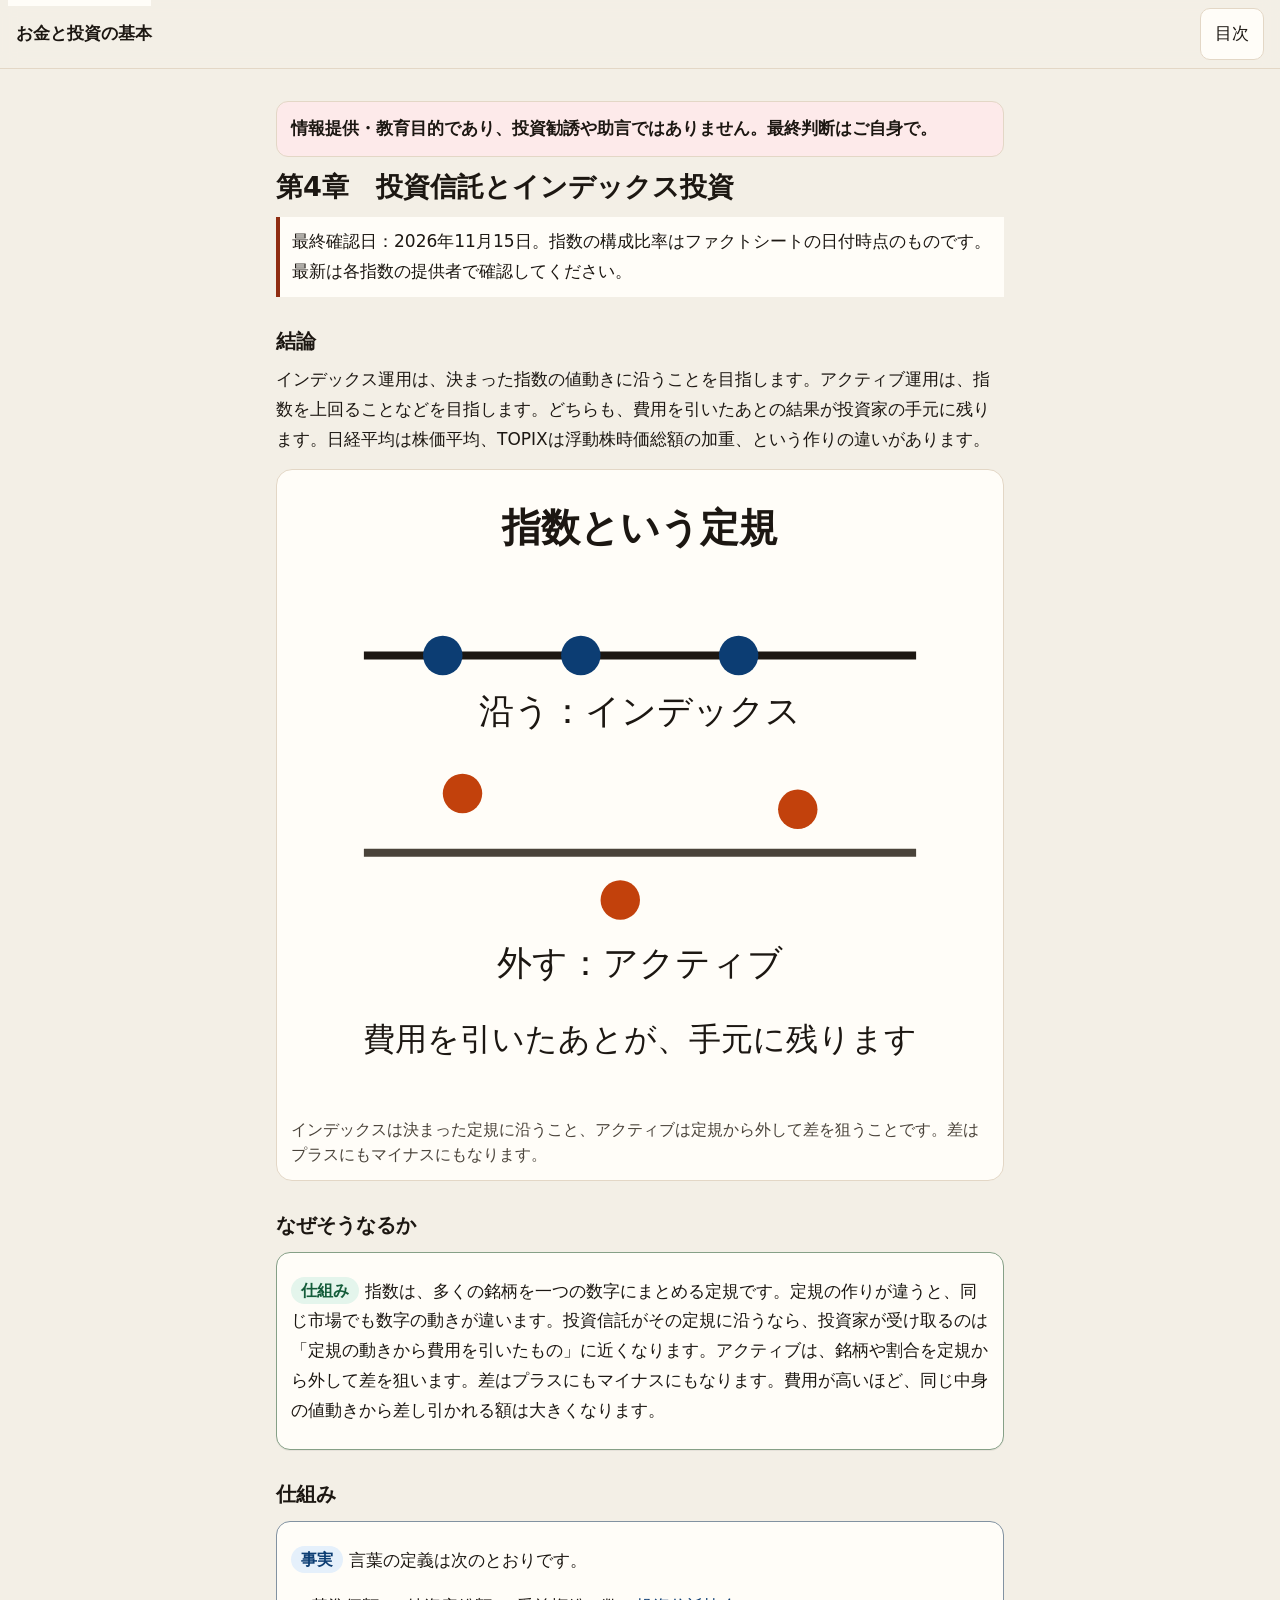
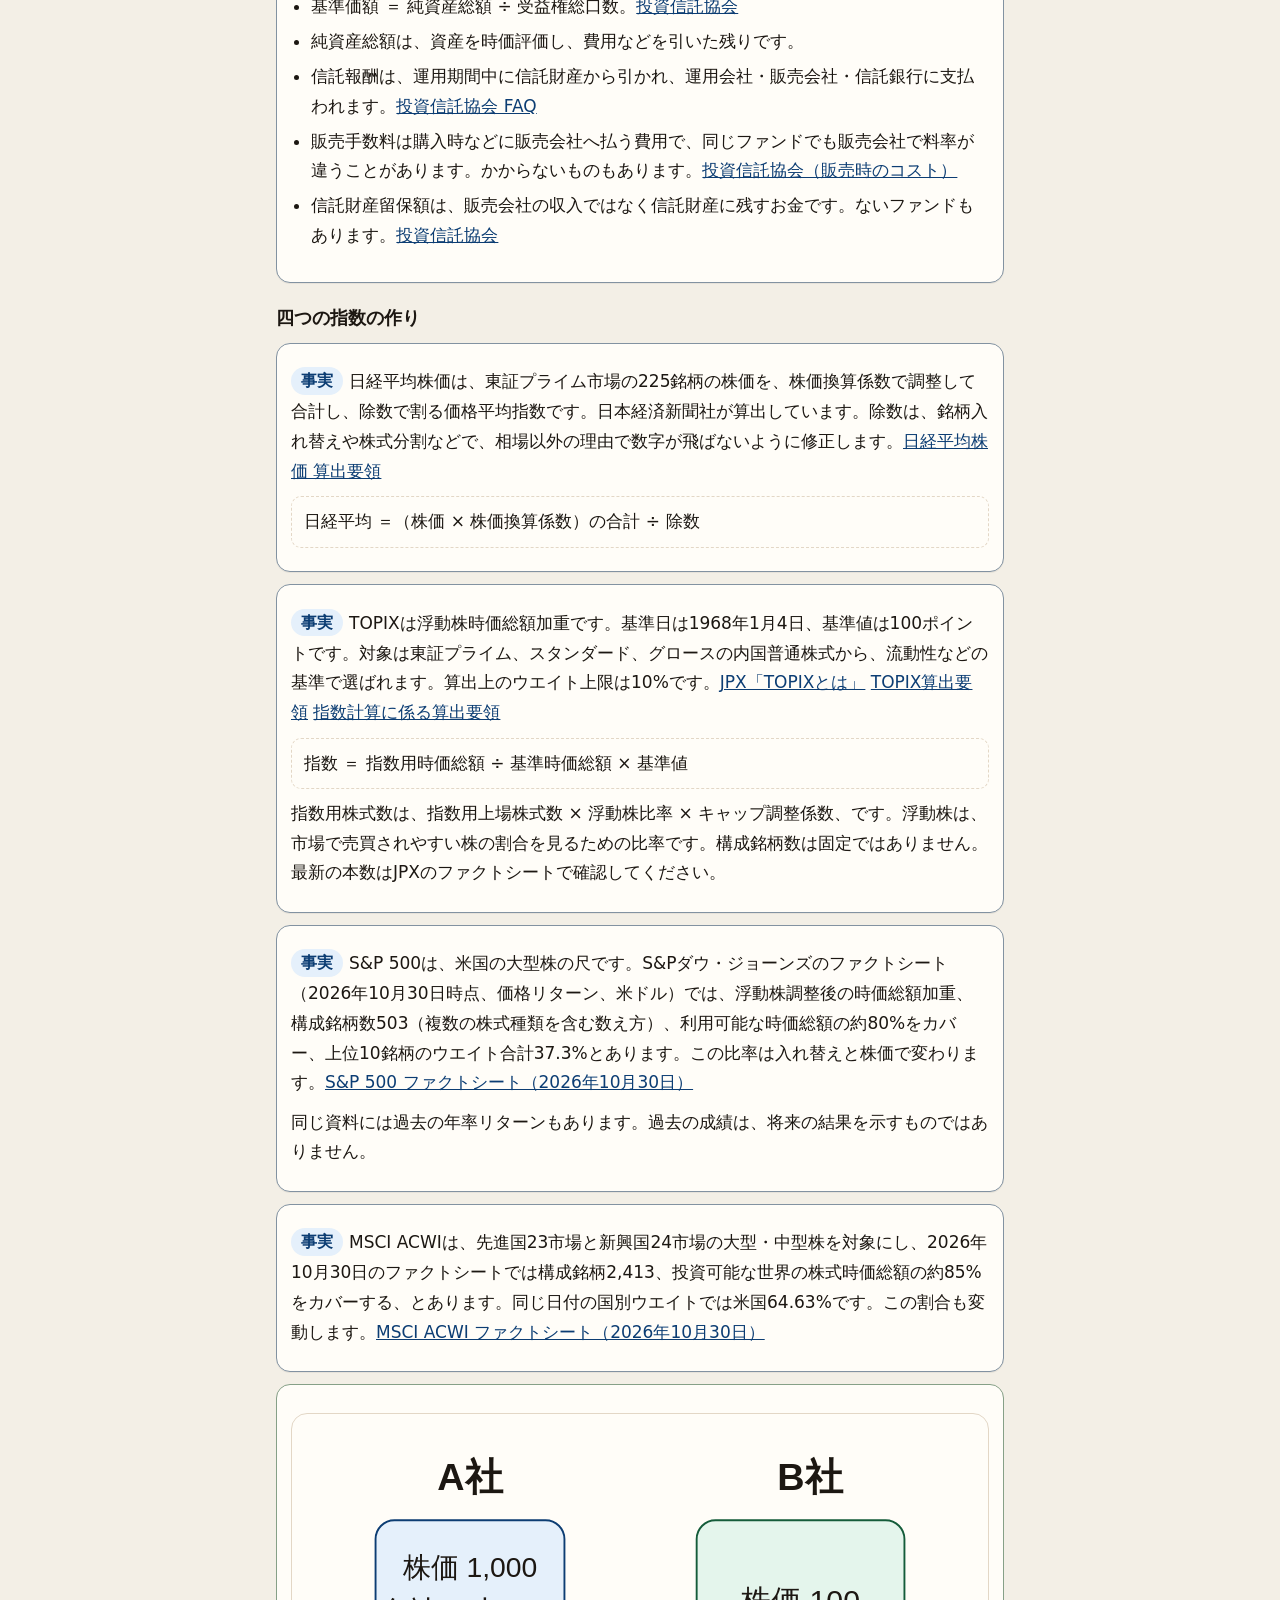
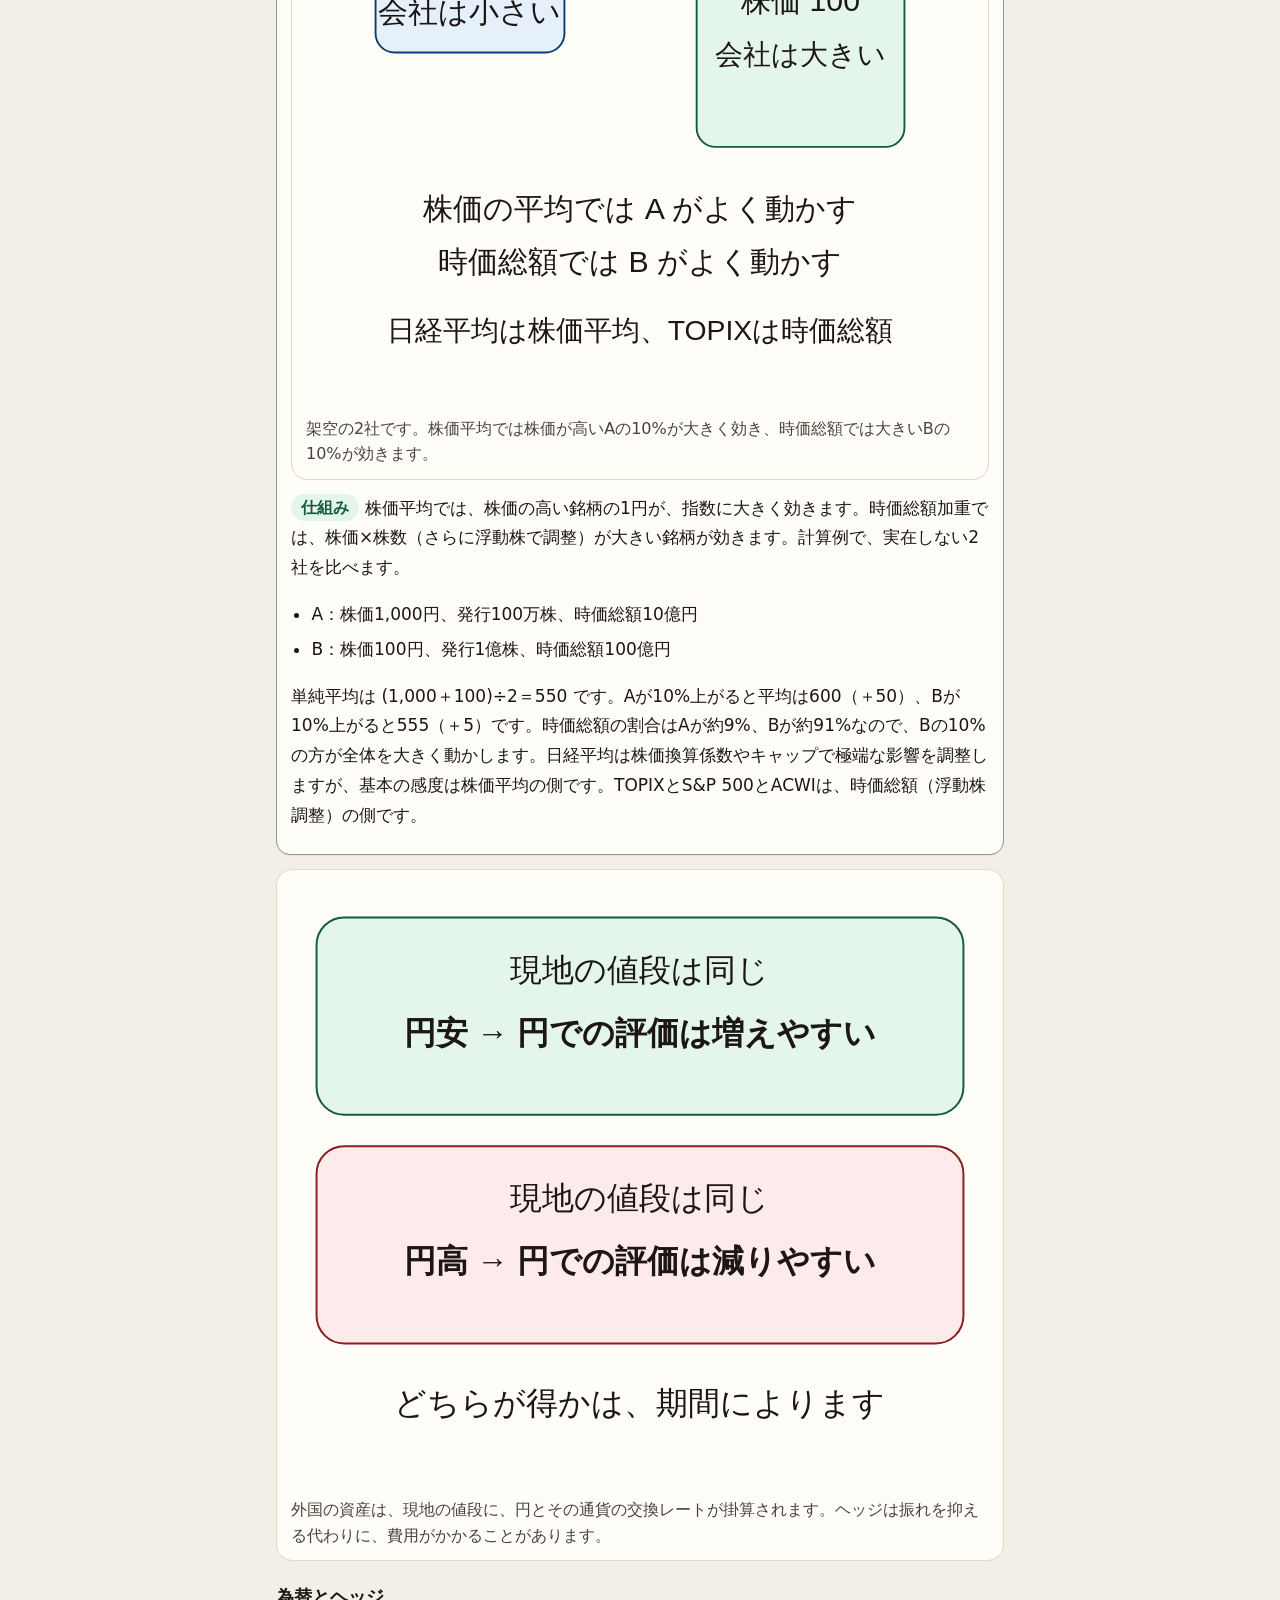
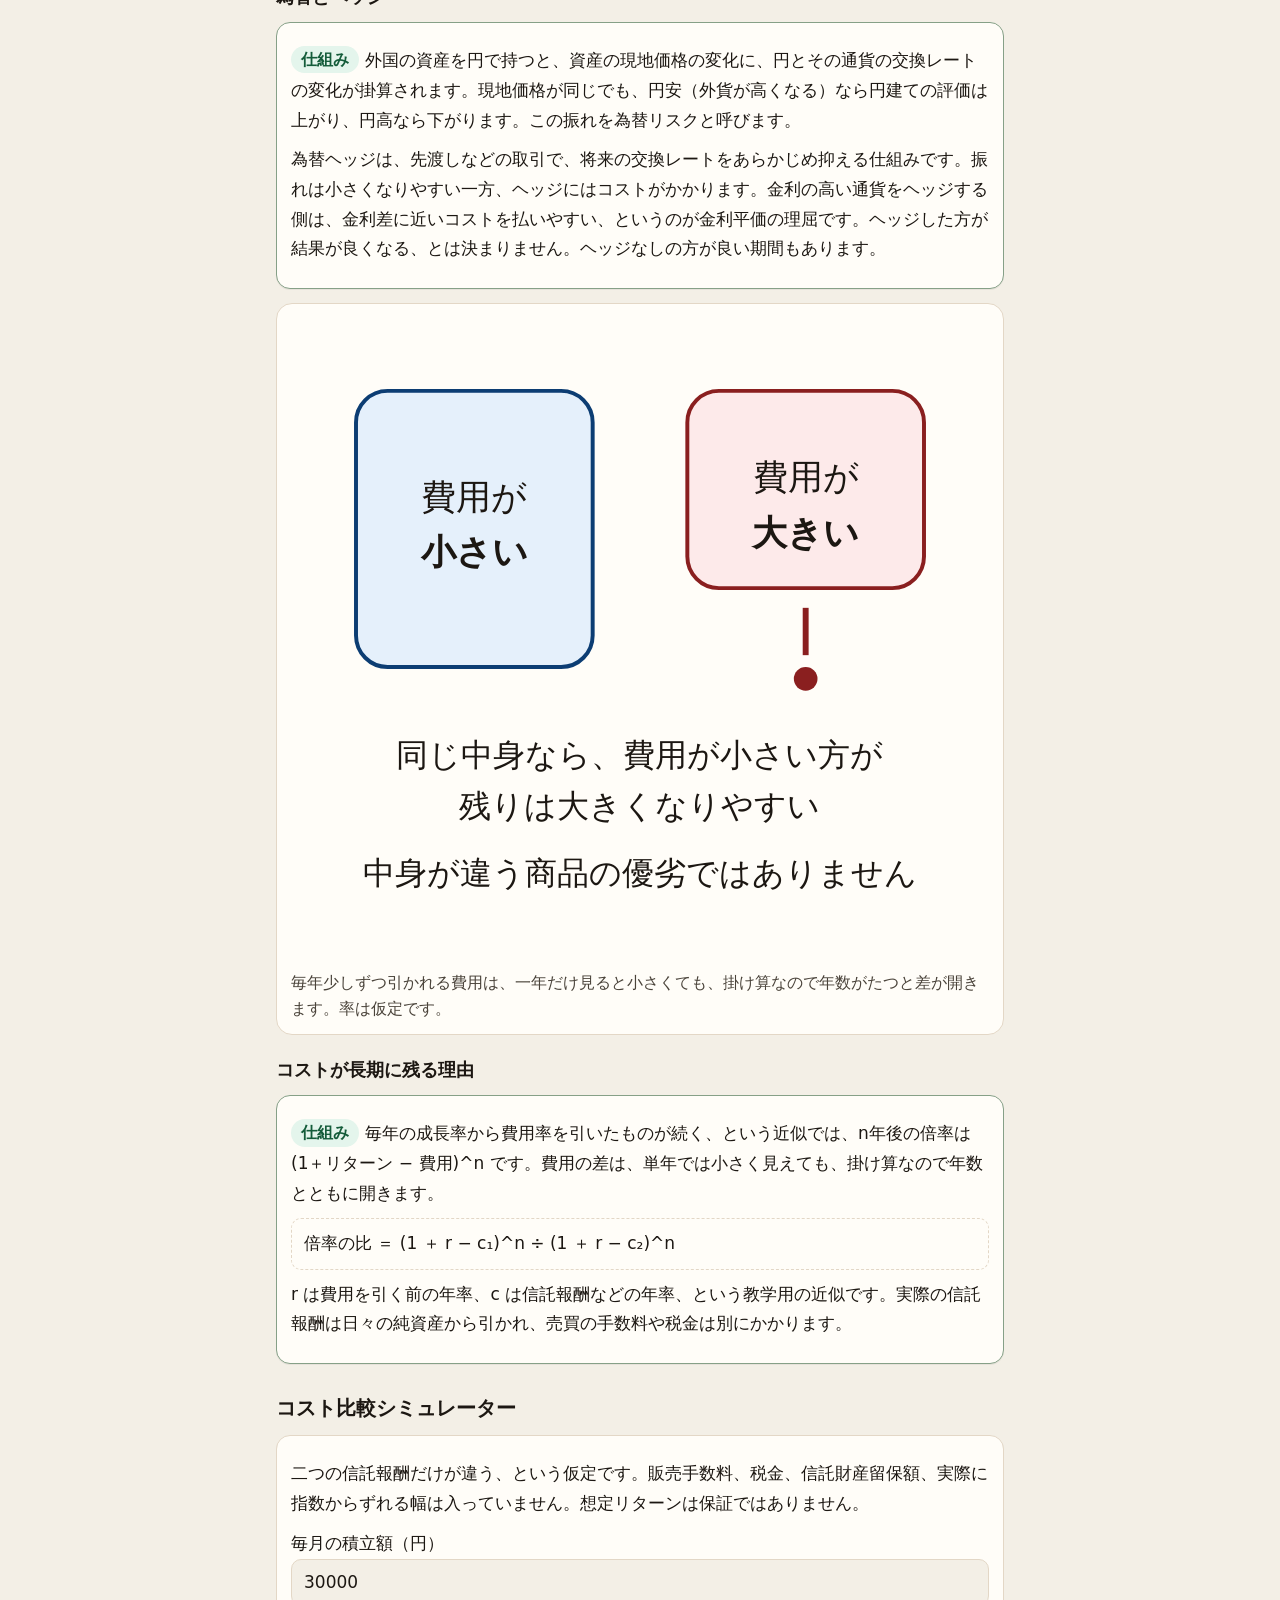
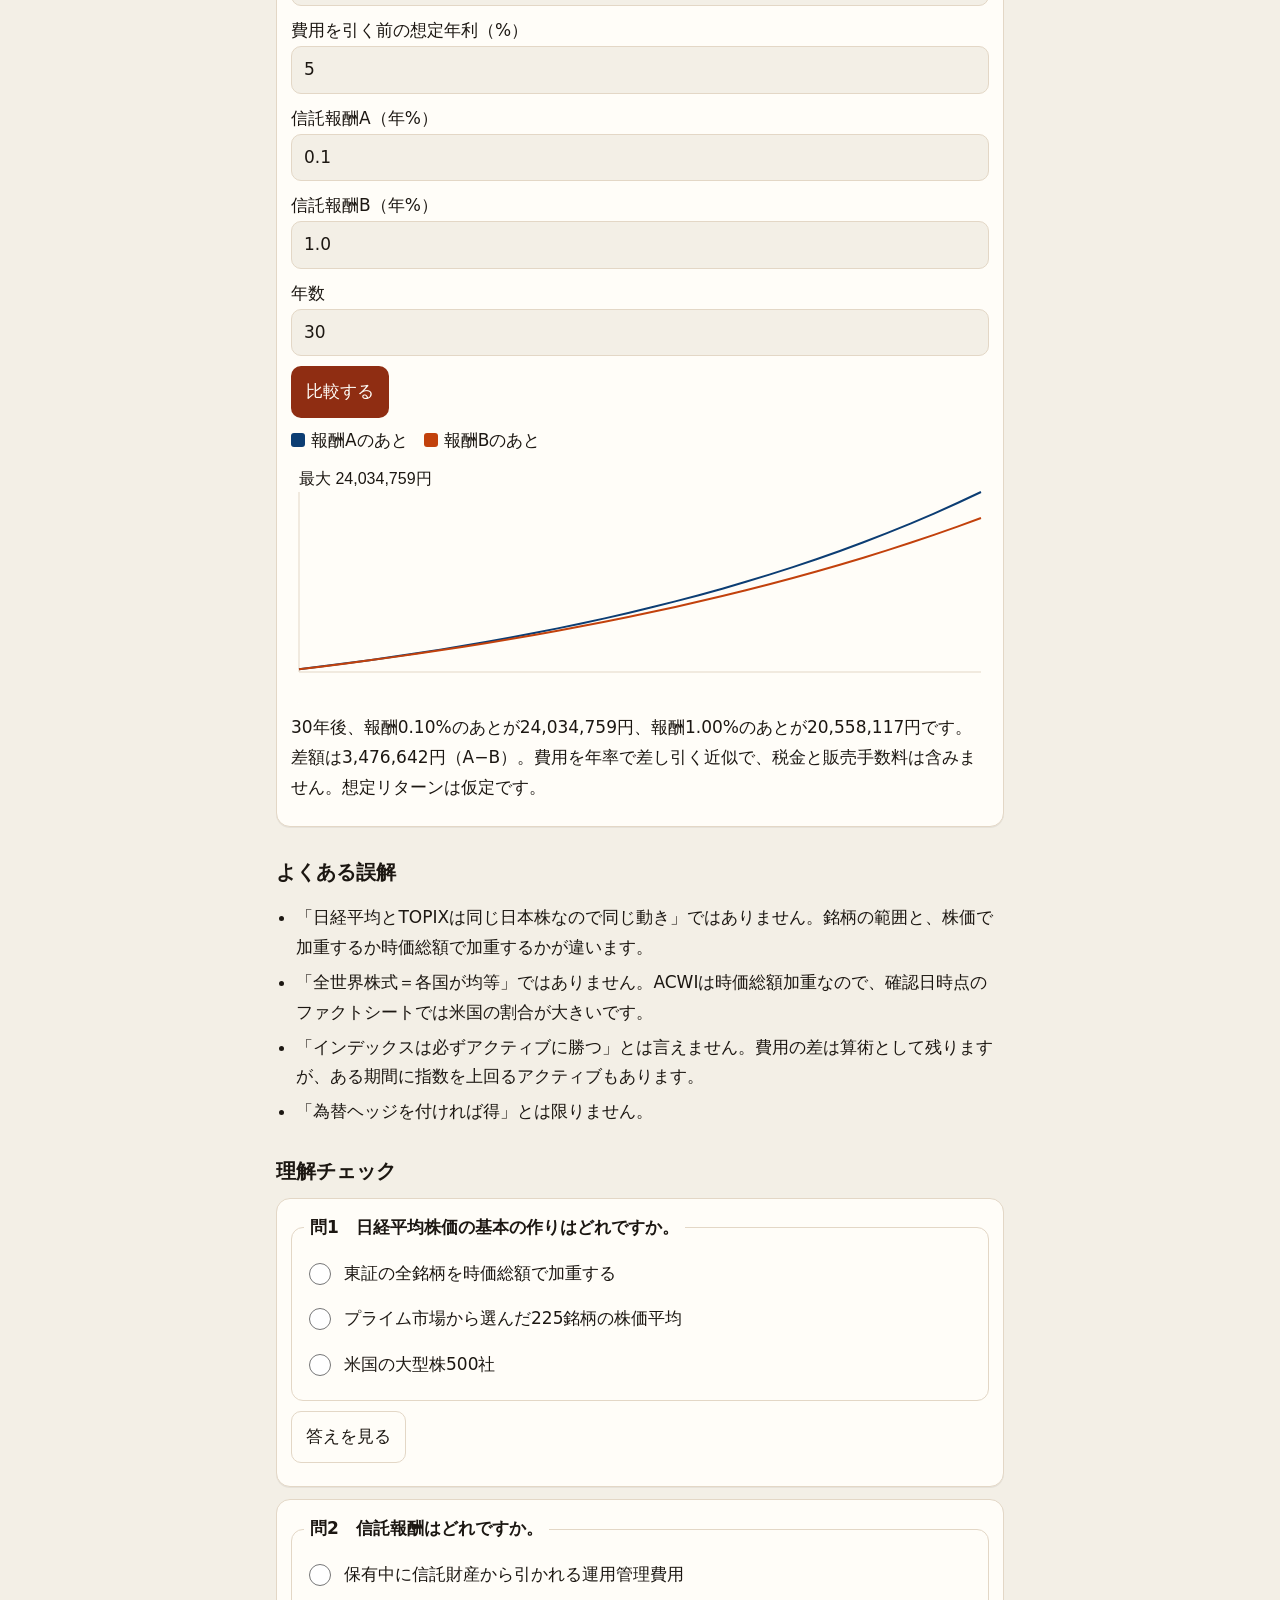
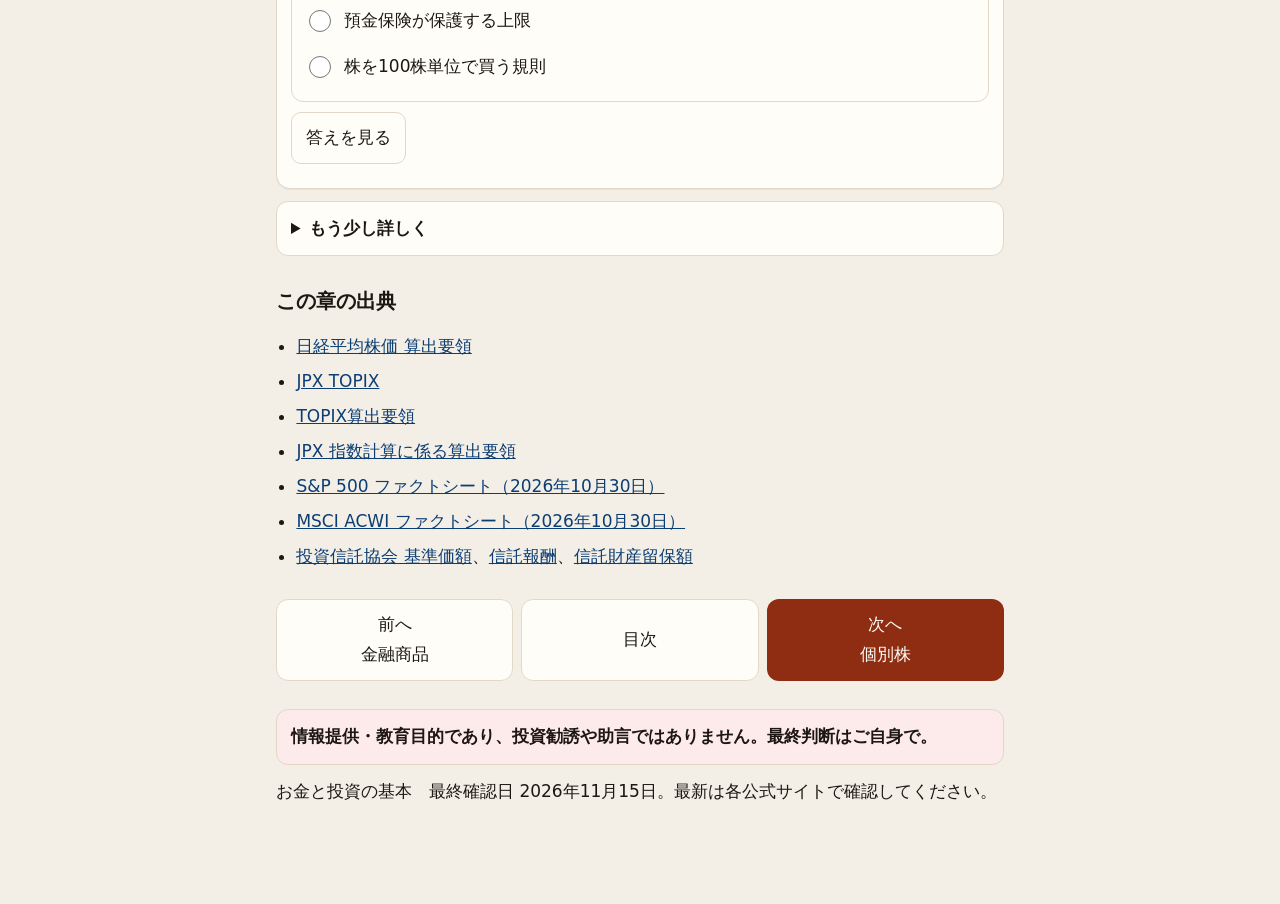
==== commit 7ac7180b: "Tighten the guide so it reads as a finished page. Co-authored-by: Cursor <cursoragent@cursor.com>" ====
--- a/funds.html
+++ b/funds.html
@@ -79,11 +79,11 @@
   <div class="card fact">
     <p><span class="badge fact">事実</span>TOPIXは浮動株時価総額加重です。基準日は1968年1月4日、基準値は100ポイントです。対象は東証プライム、スタンダード、グロースの内国普通株式から、流動性などの基準で選ばれます。算出上のウエイト上限は10%です。<a href="sources.html#src-topix">JPX「TOPIXとは」</a> <a href="sources.html#src-topix-method">TOPIX算出要領</a> <a href="sources.html#src-jpx-calc">指数計算に係る算出要領</a></p>
     <p class="formula">指数 ＝ 指数用時価総額 ÷ 基準時価総額 × 基準値</p>
-    <p>指数用株式数は、指数用上場株式数 × 浮動株比率 × キャップ調整係数、です。浮動株は、市場で売買されやすい株の割合を見るための比率です。構成銘柄数は固定ではないため、このページには写しません。最新の本数はJPXのファクトシートで確認してください。</p>
+    <p>指数用株式数は、指数用上場株式数 × 浮動株比率 × キャップ調整係数、です。浮動株は、市場で売買されやすい株の割合を見るための比率です。構成銘柄数は固定ではありません。最新の本数はJPXのファクトシートで確認してください。</p>
   </div>
   <div class="card fact">
     <p><span class="badge fact">事実</span>S&amp;P 500は、米国の大型株の尺です。S&amp;Pダウ・ジョーンズのファクトシート（2026年10月30日時点、価格リターン、米ドル）では、浮動株調整後の時価総額加重、構成銘柄数503（複数の株式種類を含む数え方）、利用可能な時価総額の約80%をカバー、上位10銘柄のウエイト合計37.3%とあります。この比率は入れ替えと株価で変わります。<a href="sources.html#src-sp500">S&amp;P 500 ファクトシート（2026年10月30日）</a></p>
-    <p>同じ資料には過去の年率リターンも載っています。過去の成績は将来を保証しない、と算出者自身が述べる種類の注意が指数には付きます。このページは、そのリターンの数字を「期待してよい成績」として転記しません。</p>
+    <p>同じ資料には過去の年率リターンもあります。過去の成績は、将来の結果を示すものではありません。</p>
   </div>
   <div class="card fact">
     <p><span class="badge fact">事実</span>MSCI ACWIは、先進国23市場と新興国24市場の大型・中型株を対象にし、2026年10月30日のファクトシートでは構成銘柄2,413、投資可能な世界の株式時価総額の約85%をカバーする、とあります。同じ日付の国別ウエイトでは米国64.63%です。この割合も変動します。<a href="sources.html#src-acwi">MSCI ACWI ファクトシート（2026年10月30日）</a></p>
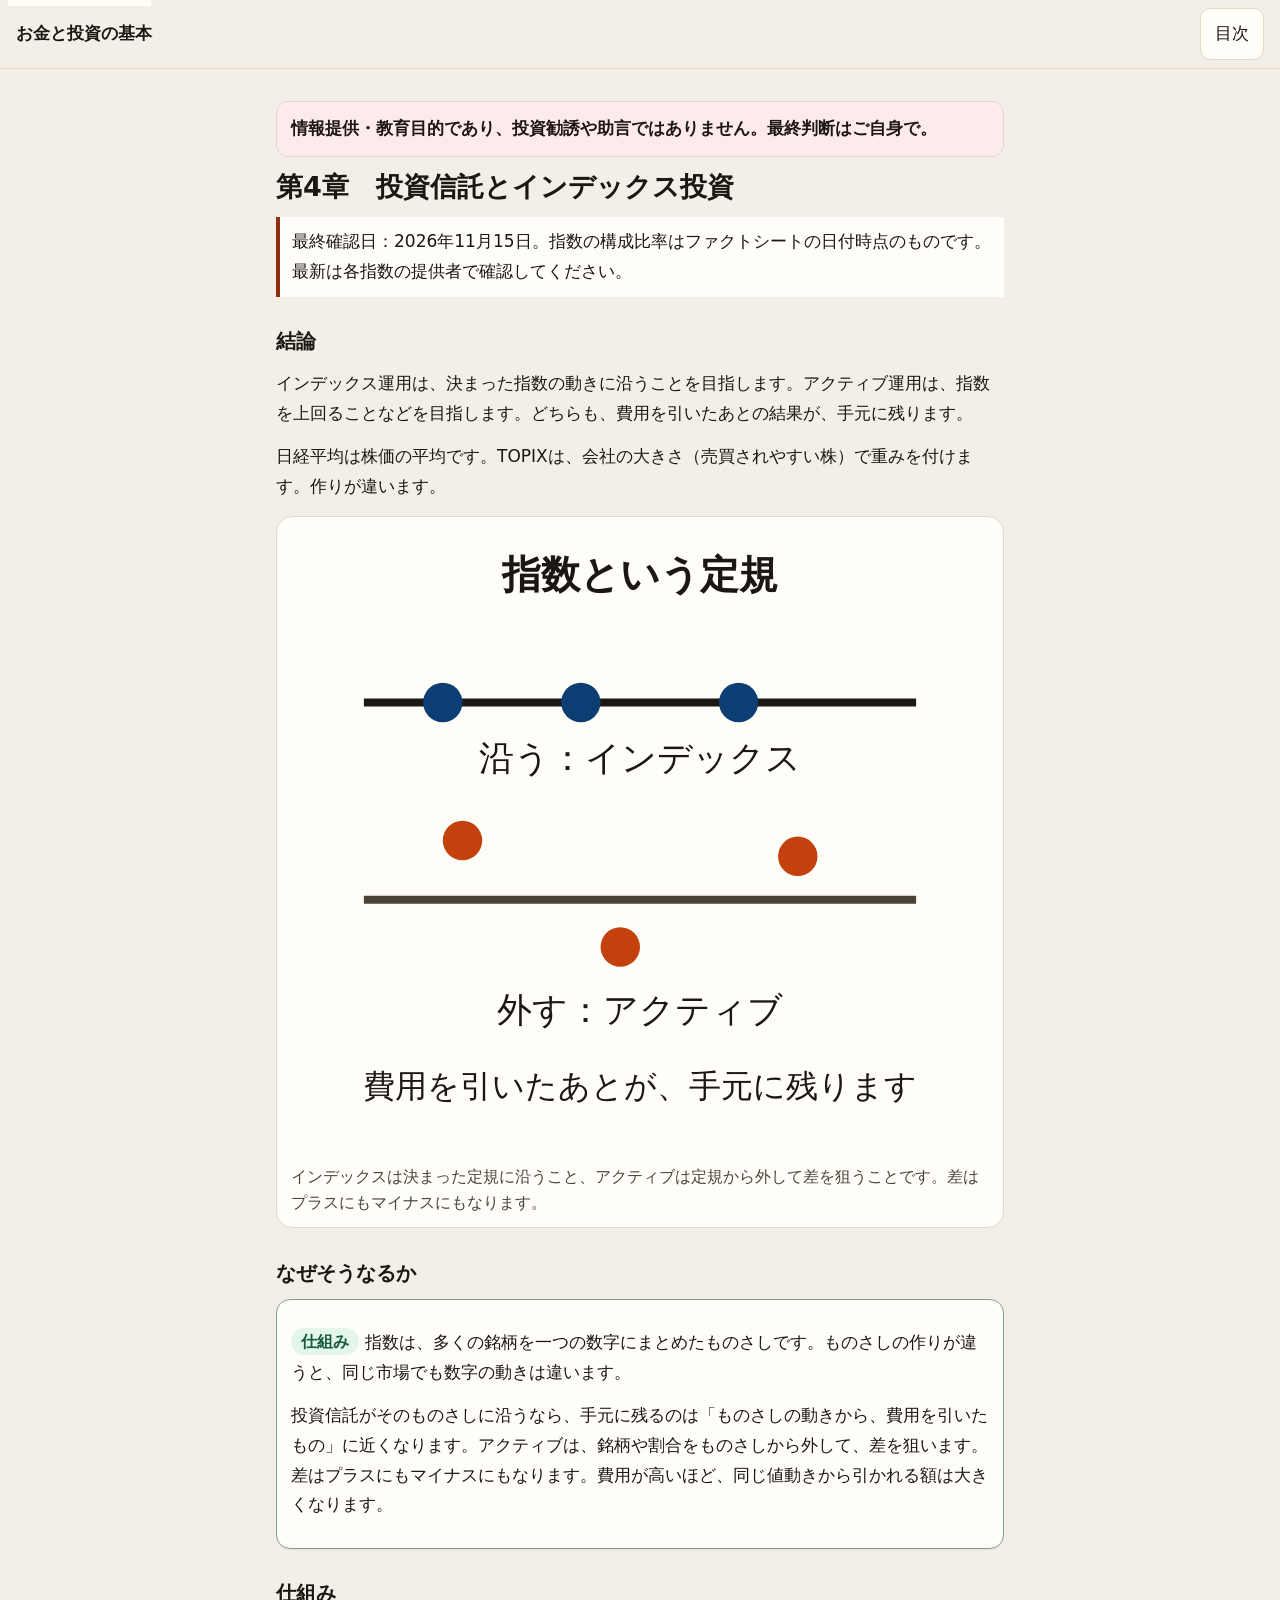
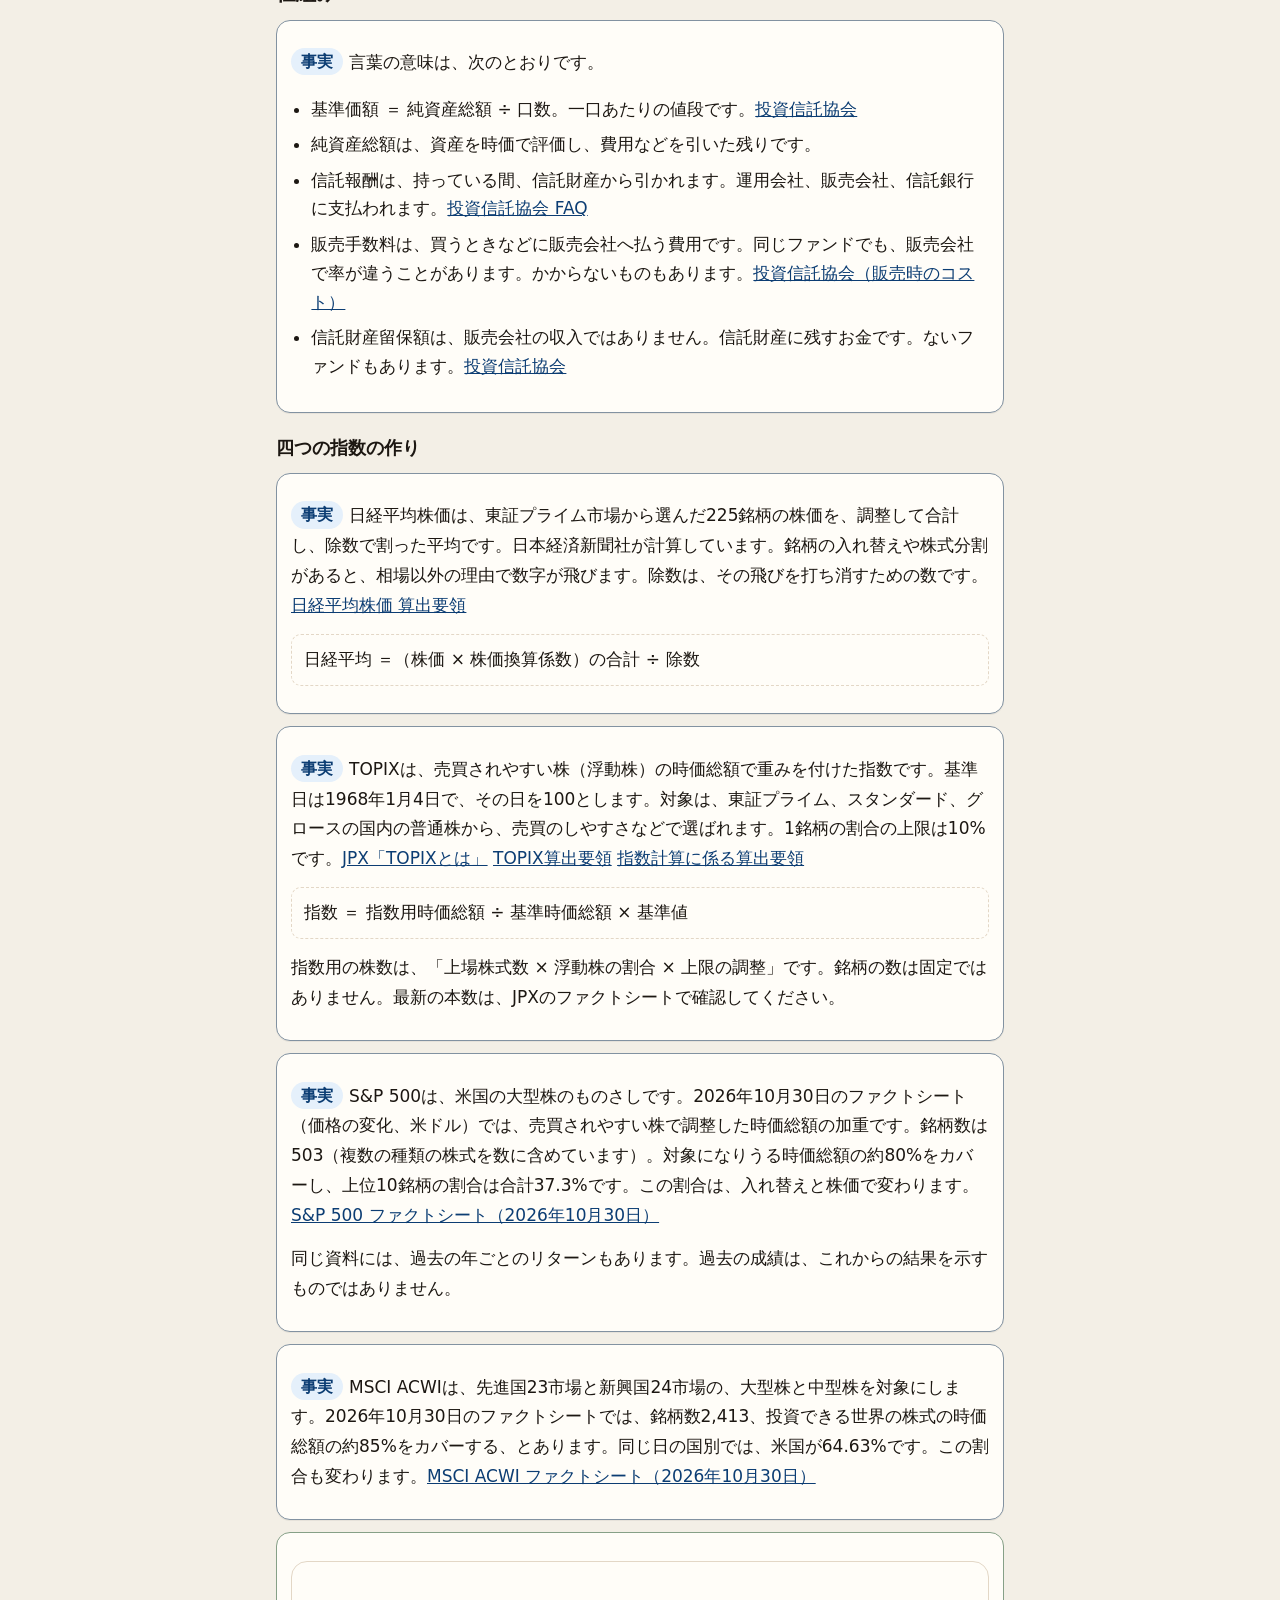
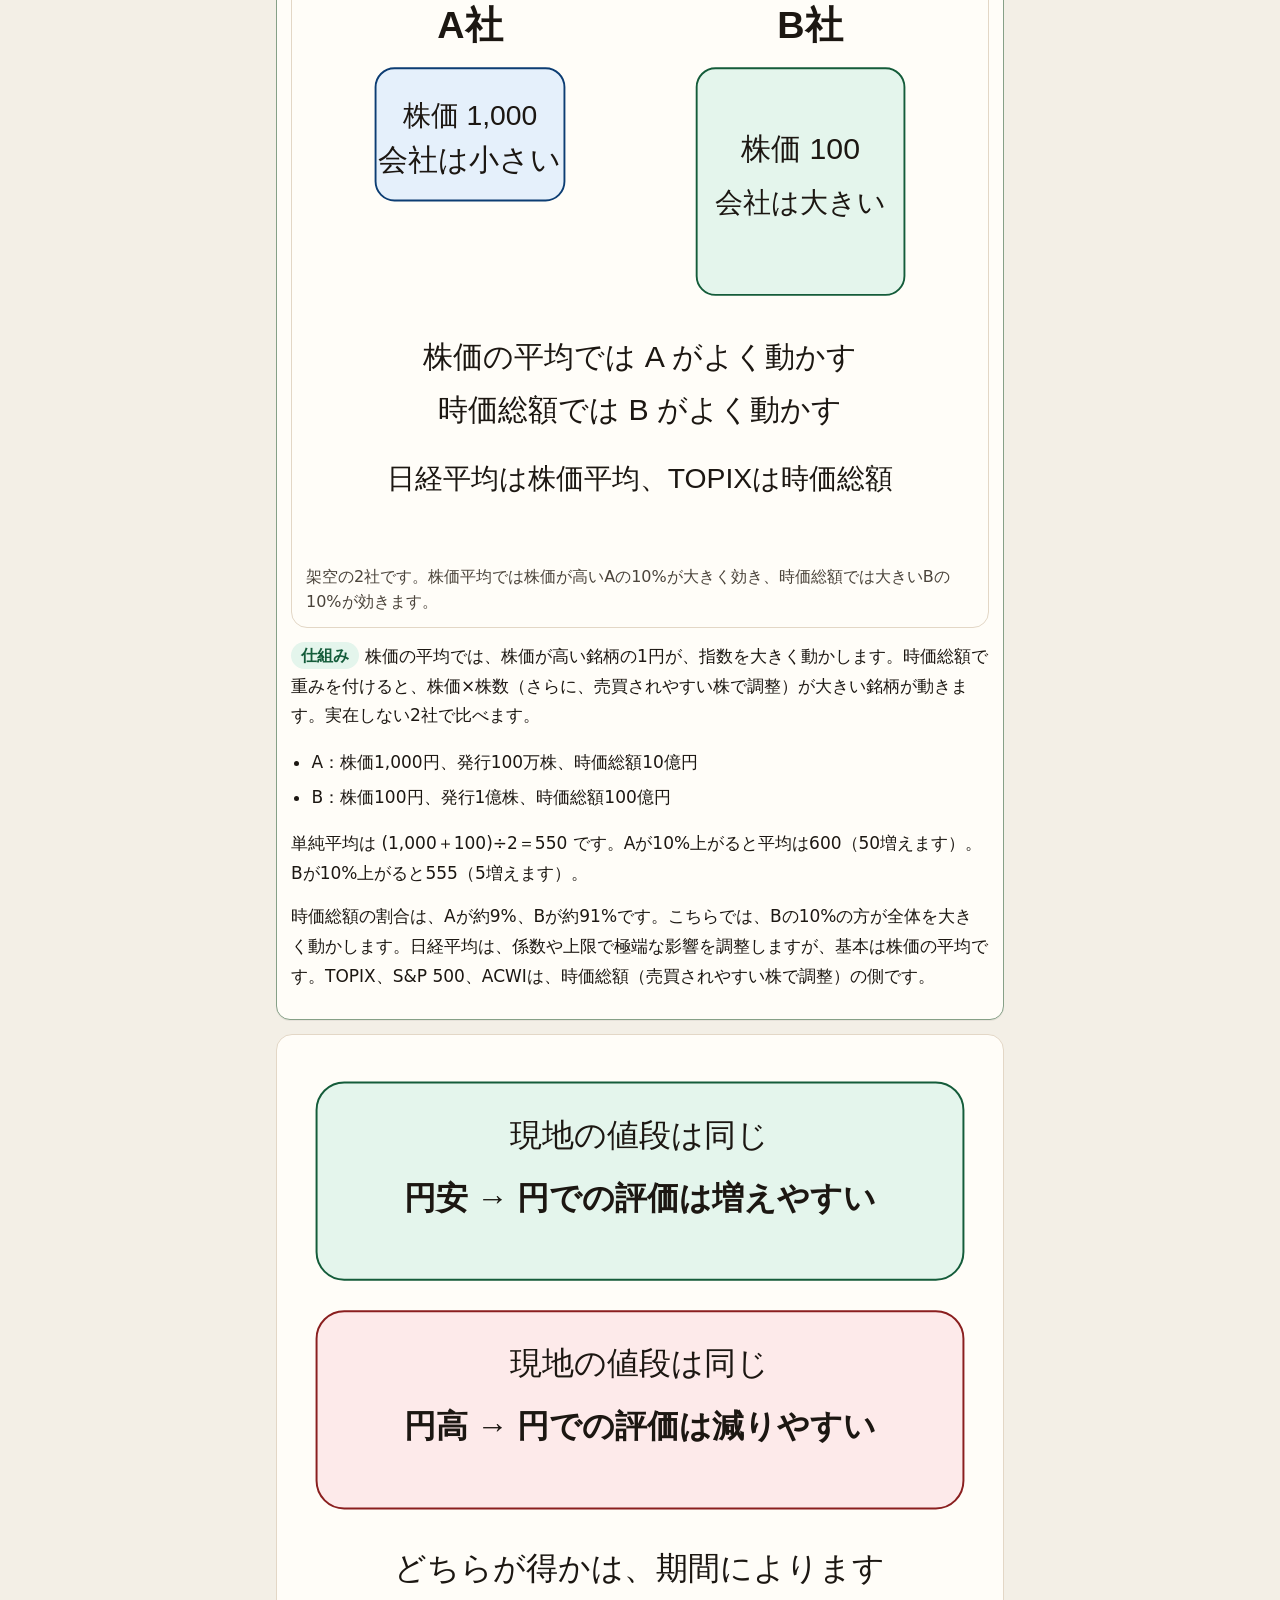
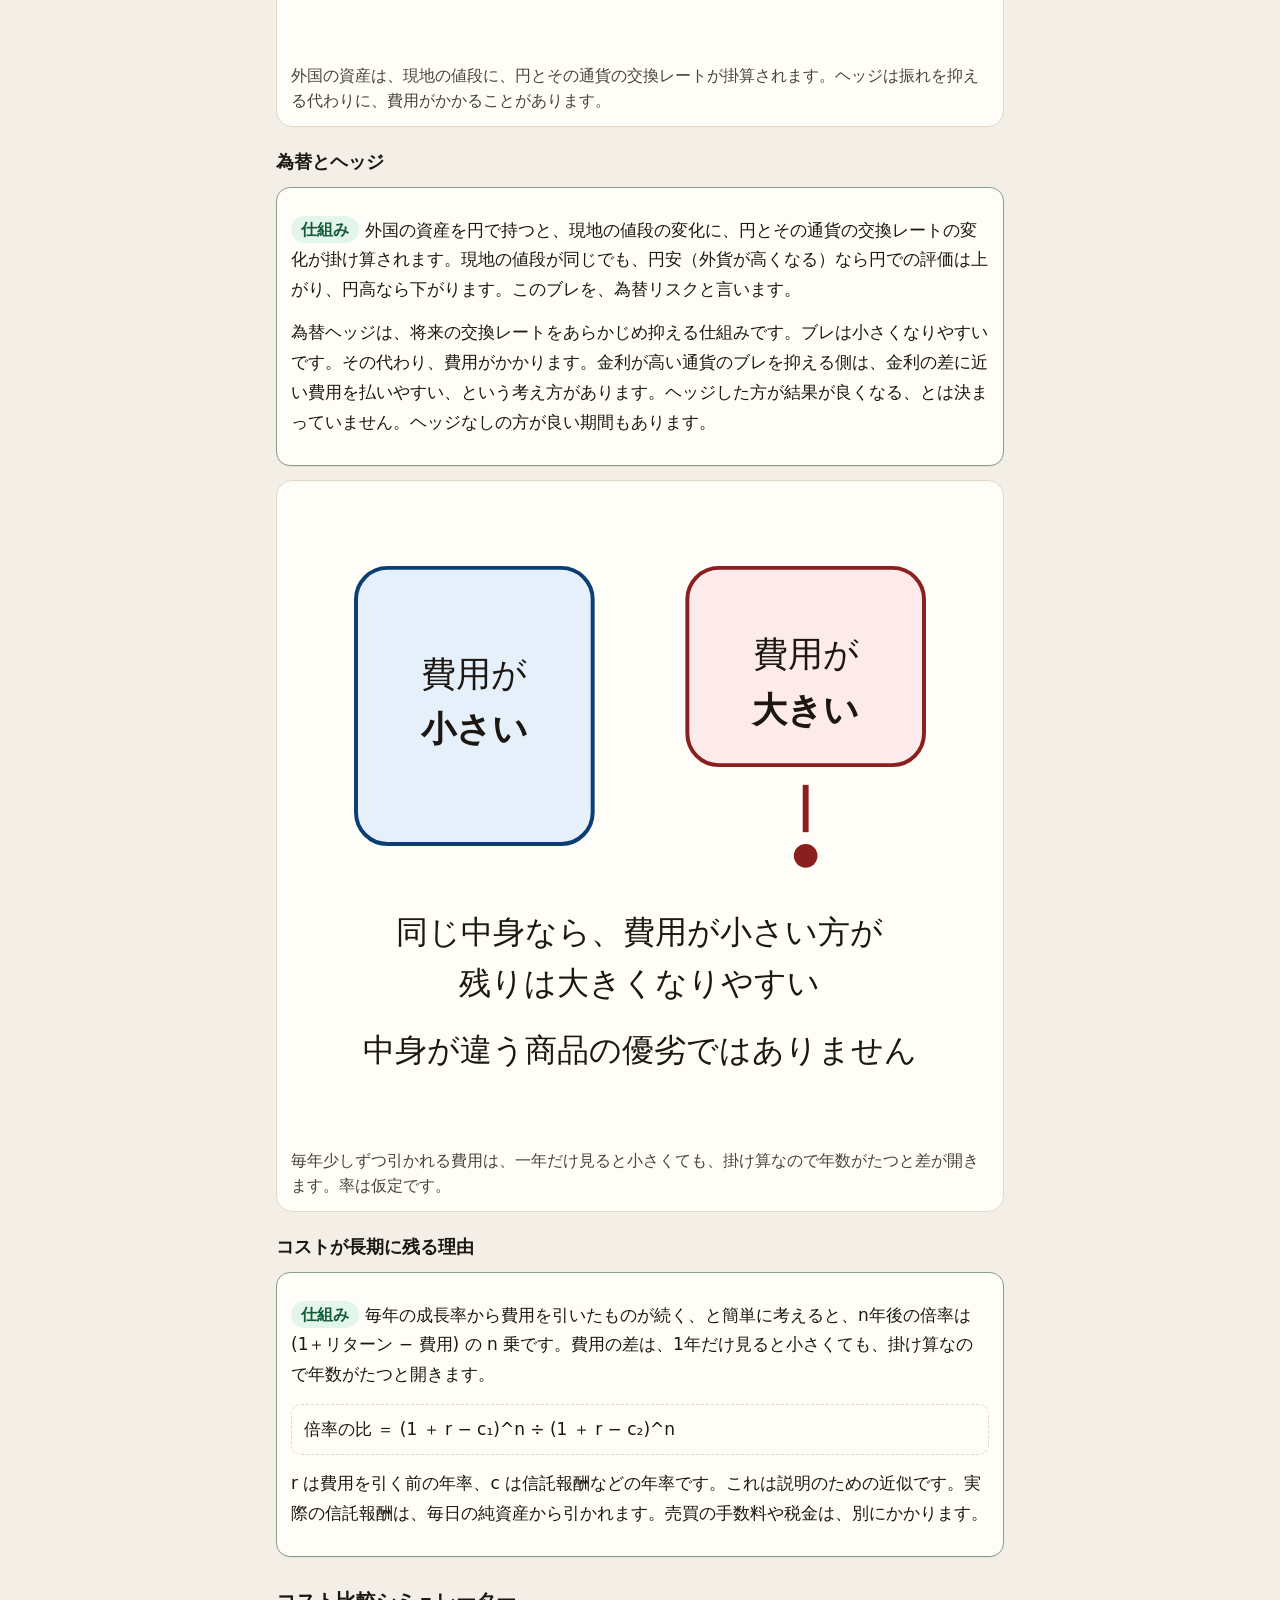
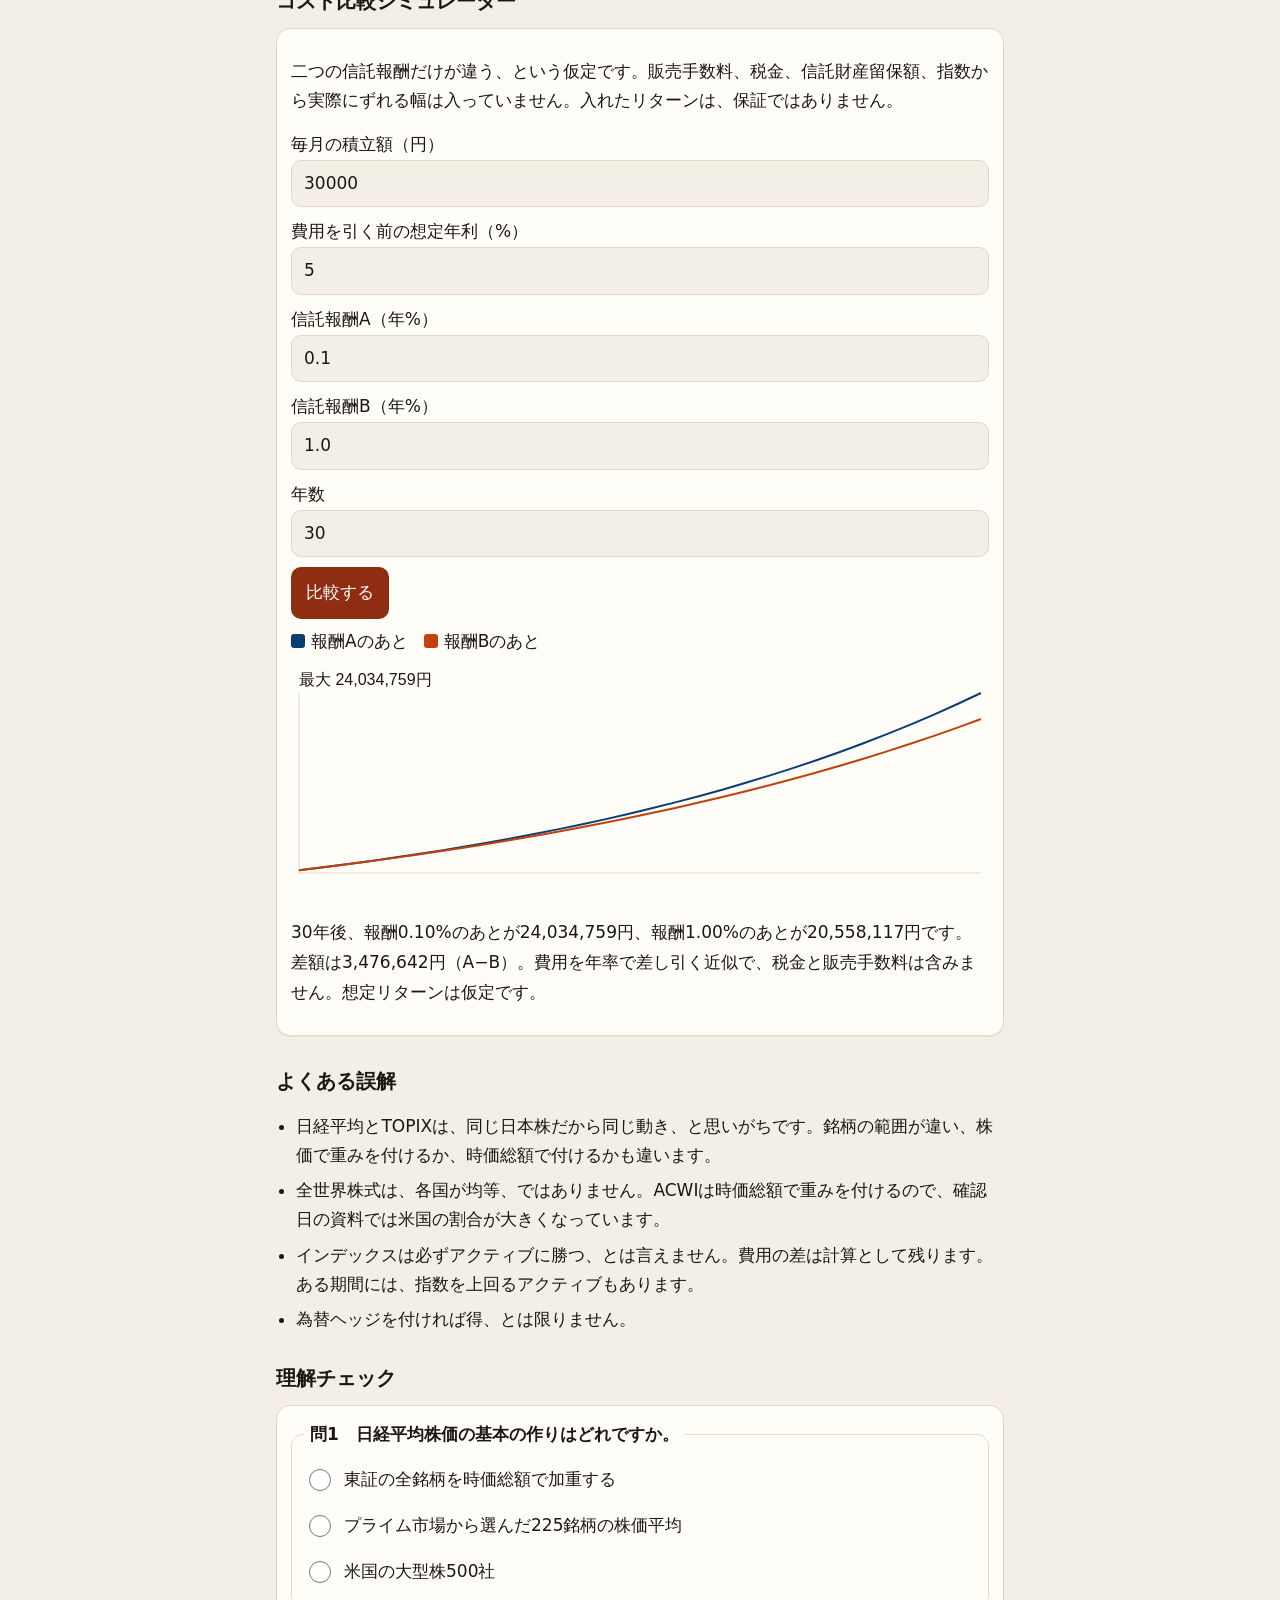
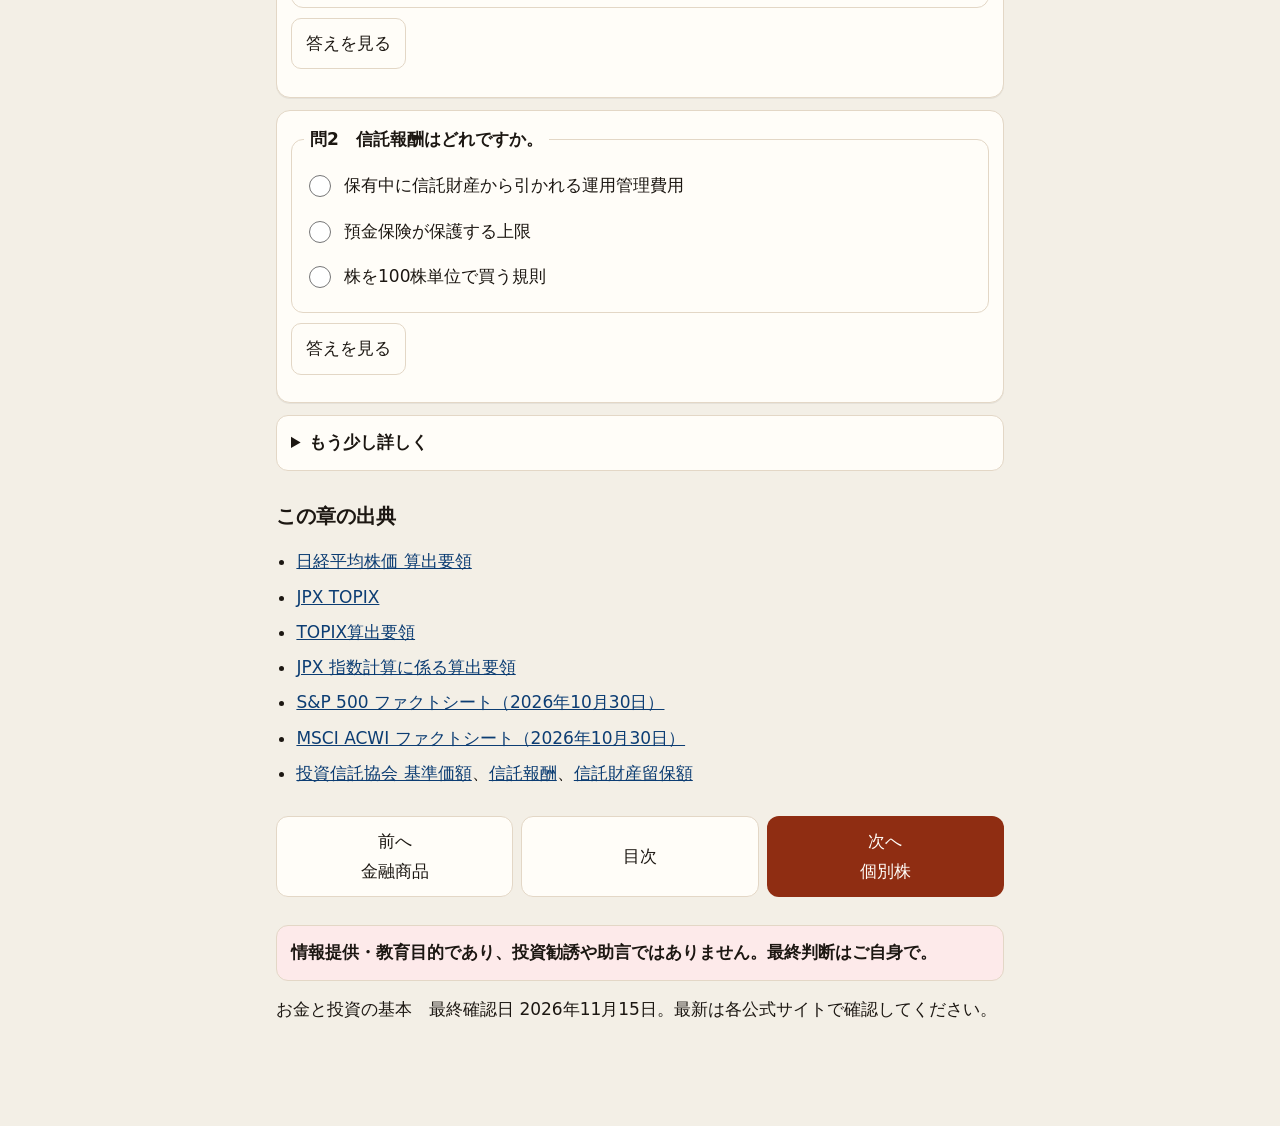
==== commit 2dd15dae: "Rewrite the chapters in shorter, plainer Japanese. Co-authored-by: Cursor <cursoragent@cursor.com>" ====
--- a/funds.html
+++ b/funds.html
@@ -38,7 +38,8 @@
   <h1 id="ch4-title">第4章　投資信託とインデックス投資</h1>
   <p class="confirm">最終確認日：2026年11月15日。指数の構成比率はファクトシートの日付時点のものです。最新は各指数の提供者で確認してください。</p>
   <h2>結論</h2>
-  <p>インデックス運用は、決まった指数の値動きに沿うことを目指します。アクティブ運用は、指数を上回ることなどを目指します。どちらも、費用を引いたあとの結果が投資家の手元に残ります。日経平均は株価平均、TOPIXは浮動株時価総額の加重、という作りの違いがあります。</p>
+  <p>インデックス運用は、決まった指数の動きに沿うことを目指します。アクティブ運用は、指数を上回ることなどを目指します。どちらも、費用を引いたあとの結果が、手元に残ります。</p>
+  <p>日経平均は株価の平均です。TOPIXは、会社の大きさ（売買されやすい株）で重みを付けます。作りが違います。</p>
 
   <figure class="figure"><svg viewBox="0 0 360 320" aria-hidden="true">
   <text x="180" y="32" text-anchor="middle" font-size="20" fill="var(--text)" font-weight="700">指数という定規</text>
@@ -56,37 +57,38 @@
   </svg><figcaption>インデックスは決まった定規に沿うこと、アクティブは定規から外して差を狙うことです。差はプラスにもマイナスにもなります。</figcaption></figure>
 <h2>なぜそうなるか</h2>
   <div class="card mech">
-    <p><span class="badge mech">仕組み</span>指数は、多くの銘柄を一つの数字にまとめる定規です。定規の作りが違うと、同じ市場でも数字の動きが違います。投資信託がその定規に沿うなら、投資家が受け取るのは「定規の動きから費用を引いたもの」に近くなります。アクティブは、銘柄や割合を定規から外して差を狙います。差はプラスにもマイナスにもなります。費用が高いほど、同じ中身の値動きから差し引かれる額は大きくなります。</p>
+    <p><span class="badge mech">仕組み</span>指数は、多くの銘柄を一つの数字にまとめたものさしです。ものさしの作りが違うと、同じ市場でも数字の動きは違います。</p>
+    <p>投資信託がそのものさしに沿うなら、手元に残るのは「ものさしの動きから、費用を引いたもの」に近くなります。アクティブは、銘柄や割合をものさしから外して、差を狙います。差はプラスにもマイナスにもなります。費用が高いほど、同じ値動きから引かれる額は大きくなります。</p>
   </div>
 
   <h2>仕組み</h2>
   <div class="card fact">
-    <p><span class="badge fact">事実</span>言葉の定義は次のとおりです。</p>
+    <p><span class="badge fact">事実</span>言葉の意味は、次のとおりです。</p>
     <ul>
-      <li>基準価額 ＝ 純資産総額 ÷ 受益権総口数。<a href="sources.html#src-toushin-nav">投資信託協会</a></li>
-      <li>純資産総額は、資産を時価評価し、費用などを引いた残りです。</li>
-      <li>信託報酬は、運用期間中に信託財産から引かれ、運用会社・販売会社・信託銀行に支払われます。<a href="sources.html#src-toushin-faq">投資信託協会 FAQ</a></li>
-      <li>販売手数料は購入時などに販売会社へ払う費用で、同じファンドでも販売会社で料率が違うことがあります。かからないものもあります。<a href="sources.html#src-toushin-cost">投資信託協会（販売時のコスト）</a></li>
-      <li>信託財産留保額は、販売会社の収入ではなく信託財産に残すお金です。ないファンドもあります。<a href="sources.html#src-toushin-reserve">投資信託協会</a></li>
+      <li>基準価額 ＝ 純資産総額 ÷ 口数。一口あたりの値段です。<a href="sources.html#src-toushin-nav">投資信託協会</a></li>
+      <li>純資産総額は、資産を時価で評価し、費用などを引いた残りです。</li>
+      <li>信託報酬は、持っている間、信託財産から引かれます。運用会社、販売会社、信託銀行に支払われます。<a href="sources.html#src-toushin-faq">投資信託協会 FAQ</a></li>
+      <li>販売手数料は、買うときなどに販売会社へ払う費用です。同じファンドでも、販売会社で率が違うことがあります。かからないものもあります。<a href="sources.html#src-toushin-cost">投資信託協会（販売時のコスト）</a></li>
+      <li>信託財産留保額は、販売会社の収入ではありません。信託財産に残すお金です。ないファンドもあります。<a href="sources.html#src-toushin-reserve">投資信託協会</a></li>
     </ul>
   </div>
 
   <h3>四つの指数の作り</h3>
   <div class="card fact">
-    <p><span class="badge fact">事実</span>日経平均株価は、東証プライム市場の225銘柄の株価を、株価換算係数で調整して合計し、除数で割る価格平均指数です。日本経済新聞社が算出しています。除数は、銘柄入れ替えや株式分割などで、相場以外の理由で数字が飛ばないように修正します。<a href="sources.html#src-nikkei">日経平均株価 算出要領</a></p>
+    <p><span class="badge fact">事実</span>日経平均株価は、東証プライム市場から選んだ225銘柄の株価を、調整して合計し、除数で割った平均です。日本経済新聞社が計算しています。銘柄の入れ替えや株式分割があると、相場以外の理由で数字が飛びます。除数は、その飛びを打ち消すための数です。<a href="sources.html#src-nikkei">日経平均株価 算出要領</a></p>
     <p class="formula">日経平均 ＝（株価 × 株価換算係数）の合計 ÷ 除数</p>
   </div>
   <div class="card fact">
-    <p><span class="badge fact">事実</span>TOPIXは浮動株時価総額加重です。基準日は1968年1月4日、基準値は100ポイントです。対象は東証プライム、スタンダード、グロースの内国普通株式から、流動性などの基準で選ばれます。算出上のウエイト上限は10%です。<a href="sources.html#src-topix">JPX「TOPIXとは」</a> <a href="sources.html#src-topix-method">TOPIX算出要領</a> <a href="sources.html#src-jpx-calc">指数計算に係る算出要領</a></p>
+    <p><span class="badge fact">事実</span>TOPIXは、売買されやすい株（浮動株）の時価総額で重みを付けた指数です。基準日は1968年1月4日で、その日を100とします。対象は、東証プライム、スタンダード、グロースの国内の普通株から、売買のしやすさなどで選ばれます。1銘柄の割合の上限は10%です。<a href="sources.html#src-topix">JPX「TOPIXとは」</a> <a href="sources.html#src-topix-method">TOPIX算出要領</a> <a href="sources.html#src-jpx-calc">指数計算に係る算出要領</a></p>
     <p class="formula">指数 ＝ 指数用時価総額 ÷ 基準時価総額 × 基準値</p>
-    <p>指数用株式数は、指数用上場株式数 × 浮動株比率 × キャップ調整係数、です。浮動株は、市場で売買されやすい株の割合を見るための比率です。構成銘柄数は固定ではありません。最新の本数はJPXのファクトシートで確認してください。</p>
-  </div>
-  <div class="card fact">
-    <p><span class="badge fact">事実</span>S&amp;P 500は、米国の大型株の尺です。S&amp;Pダウ・ジョーンズのファクトシート（2026年10月30日時点、価格リターン、米ドル）では、浮動株調整後の時価総額加重、構成銘柄数503（複数の株式種類を含む数え方）、利用可能な時価総額の約80%をカバー、上位10銘柄のウエイト合計37.3%とあります。この比率は入れ替えと株価で変わります。<a href="sources.html#src-sp500">S&amp;P 500 ファクトシート（2026年10月30日）</a></p>
-    <p>同じ資料には過去の年率リターンもあります。過去の成績は、将来の結果を示すものではありません。</p>
-  </div>
-  <div class="card fact">
-    <p><span class="badge fact">事実</span>MSCI ACWIは、先進国23市場と新興国24市場の大型・中型株を対象にし、2026年10月30日のファクトシートでは構成銘柄2,413、投資可能な世界の株式時価総額の約85%をカバーする、とあります。同じ日付の国別ウエイトでは米国64.63%です。この割合も変動します。<a href="sources.html#src-acwi">MSCI ACWI ファクトシート（2026年10月30日）</a></p>
+    <p>指数用の株数は、「上場株式数 × 浮動株の割合 × 上限の調整」です。銘柄の数は固定ではありません。最新の本数は、JPXのファクトシートで確認してください。</p>
+  </div>
+  <div class="card fact">
+    <p><span class="badge fact">事実</span>S&amp;P 500は、米国の大型株のものさしです。2026年10月30日のファクトシート（価格の変化、米ドル）では、売買されやすい株で調整した時価総額の加重です。銘柄数は503（複数の種類の株式を数に含めています）。対象になりうる時価総額の約80%をカバーし、上位10銘柄の割合は合計37.3%です。この割合は、入れ替えと株価で変わります。<a href="sources.html#src-sp500">S&amp;P 500 ファクトシート（2026年10月30日）</a></p>
+    <p>同じ資料には、過去の年ごとのリターンもあります。過去の成績は、これからの結果を示すものではありません。</p>
+  </div>
+  <div class="card fact">
+    <p><span class="badge fact">事実</span>MSCI ACWIは、先進国23市場と新興国24市場の、大型株と中型株を対象にします。2026年10月30日のファクトシートでは、銘柄数2,413、投資できる世界の株式の時価総額の約85%をカバーする、とあります。同じ日の国別では、米国が64.63%です。この割合も変わります。<a href="sources.html#src-acwi">MSCI ACWI ファクトシート（2026年10月30日）</a></p>
   </div>
 
   <div class="card mech">
@@ -103,12 +105,13 @@
   <text x="180" y="238" text-anchor="middle" font-size="16" fill="var(--text)">時価総額では B がよく動かす</text>
   <text x="180" y="274" text-anchor="middle" font-size="15" fill="var(--text)">日経平均は株価平均、TOPIXは時価総額</text>
   </svg><figcaption>架空の2社です。株価平均では株価が高いAの10%が大きく効き、時価総額では大きいBの10%が効きます。</figcaption></figure>
-<p><span class="badge mech">仕組み</span>株価平均では、株価の高い銘柄の1円が、指数に大きく効きます。時価総額加重では、株価×株数（さらに浮動株で調整）が大きい銘柄が効きます。計算例で、実在しない2社を比べます。</p>
+<p><span class="badge mech">仕組み</span>株価の平均では、株価が高い銘柄の1円が、指数を大きく動かします。時価総額で重みを付けると、株価×株数（さらに、売買されやすい株で調整）が大きい銘柄が動きます。実在しない2社で比べます。</p>
     <ul>
       <li>A：株価1,000円、発行100万株、時価総額10億円</li>
       <li>B：株価100円、発行1億株、時価総額100億円</li>
     </ul>
-    <p>単純平均は (1,000＋100)÷2＝550 です。Aが10%上がると平均は600（＋50）、Bが10%上がると555（＋5）です。時価総額の割合はAが約9%、Bが約91%なので、Bの10%の方が全体を大きく動かします。日経平均は株価換算係数やキャップで極端な影響を調整しますが、基本の感度は株価平均の側です。TOPIXとS&amp;P 500とACWIは、時価総額（浮動株調整）の側です。</p>
+    <p>単純平均は (1,000＋100)÷2＝550 です。Aが10%上がると平均は600（50増えます）。Bが10%上がると555（5増えます）。</p>
+    <p>時価総額の割合は、Aが約9%、Bが約91%です。こちらでは、Bの10%の方が全体を大きく動かします。日経平均は、係数や上限で極端な影響を調整しますが、基本は株価の平均です。TOPIX、S&amp;P 500、ACWIは、時価総額（売買されやすい株で調整）の側です。</p>
   </div>
 
   <figure class="figure"><svg viewBox="0 0 360 310" aria-hidden="true">
@@ -122,8 +125,8 @@
   </svg><figcaption>外国の資産は、現地の値段に、円とその通貨の交換レートが掛算されます。ヘッジは振れを抑える代わりに、費用がかかることがあります。</figcaption></figure>
 <h3>為替とヘッジ</h3>
   <div class="card mech">
-    <p><span class="badge mech">仕組み</span>外国の資産を円で持つと、資産の現地価格の変化に、円とその通貨の交換レートの変化が掛算されます。現地価格が同じでも、円安（外貨が高くなる）なら円建ての評価は上がり、円高なら下がります。この振れを為替リスクと呼びます。</p>
-    <p>為替ヘッジは、先渡しなどの取引で、将来の交換レートをあらかじめ抑える仕組みです。振れは小さくなりやすい一方、ヘッジにはコストがかかります。金利の高い通貨をヘッジする側は、金利差に近いコストを払いやすい、というのが金利平価の理屈です。ヘッジした方が結果が良くなる、とは決まりません。ヘッジなしの方が良い期間もあります。</p>
+    <p><span class="badge mech">仕組み</span>外国の資産を円で持つと、現地の値段の変化に、円とその通貨の交換レートの変化が掛け算されます。現地の値段が同じでも、円安（外貨が高くなる）なら円での評価は上がり、円高なら下がります。このブレを、為替リスクと言います。</p>
+    <p>為替ヘッジは、将来の交換レートをあらかじめ抑える仕組みです。ブレは小さくなりやすいです。その代わり、費用がかかります。金利が高い通貨のブレを抑える側は、金利の差に近い費用を払いやすい、という考え方があります。ヘッジした方が結果が良くなる、とは決まっていません。ヘッジなしの方が良い期間もあります。</p>
   </div>
 
   <figure class="figure"><svg viewBox="0 0 360 330" aria-hidden="true">
@@ -141,14 +144,14 @@
   </svg><figcaption>毎年少しずつ引かれる費用は、一年だけ見ると小さくても、掛け算なので年数がたつと差が開きます。率は仮定です。</figcaption></figure>
 <h3>コストが長期に残る理由</h3>
   <div class="card mech">
-    <p><span class="badge mech">仕組み</span>毎年の成長率から費用率を引いたものが続く、という近似では、n年後の倍率は (1＋リターン − 費用)^n です。費用の差は、単年では小さく見えても、掛け算なので年数とともに開きます。</p>
+    <p><span class="badge mech">仕組み</span>毎年の成長率から費用を引いたものが続く、と簡単に考えると、n年後の倍率は (1＋リターン − 費用) の n 乗です。費用の差は、1年だけ見ると小さくても、掛け算なので年数がたつと開きます。</p>
     <p class="formula">倍率の比 ＝ (1 ＋ r − c₁)^n ÷ (1 ＋ r − c₂)^n</p>
-    <p>r は費用を引く前の年率、c は信託報酬などの年率、という教学用の近似です。実際の信託報酬は日々の純資産から引かれ、売買の手数料や税金は別にかかります。</p>
+    <p>r は費用を引く前の年率、c は信託報酬などの年率です。これは説明のための近似です。実際の信託報酬は、毎日の純資産から引かれます。売買の手数料や税金は、別にかかります。</p>
   </div>
 
   <h2>コスト比較シミュレーター</h2>
   <div class="card">
-    <p>二つの信託報酬だけが違う、という仮定です。販売手数料、税金、信託財産留保額、実際に指数からずれる幅は入っていません。想定リターンは保証ではありません。</p>
+    <p>二つの信託報酬だけが違う、という仮定です。販売手数料、税金、信託財産留保額、指数から実際にずれる幅は入っていません。入れたリターンは、保証ではありません。</p>
     <label class="field">毎月の積立額（円）<input id="k-pmt" type="number" inputmode="decimal" min="0" value="30000"></label>
     <label class="field">費用を引く前の想定年利（%）<input id="k-rate" type="number" inputmode="decimal" step="0.1" value="5"></label>
     <label class="field">信託報酬A（年%）<input id="k-c1" type="number" inputmode="decimal" min="0" step="0.01" value="0.1"></label>
@@ -162,10 +165,10 @@
 
   <h2>よくある誤解</h2>
   <ul>
-    <li>「日経平均とTOPIXは同じ日本株なので同じ動き」ではありません。銘柄の範囲と、株価で加重するか時価総額で加重するかが違います。</li>
-    <li>「全世界株式＝各国が均等」ではありません。ACWIは時価総額加重なので、確認日時点のファクトシートでは米国の割合が大きいです。</li>
-    <li>「インデックスは必ずアクティブに勝つ」とは言えません。費用の差は算術として残りますが、ある期間に指数を上回るアクティブもあります。</li>
-    <li>「為替ヘッジを付ければ得」とは限りません。</li>
+    <li>日経平均とTOPIXは、同じ日本株だから同じ動き、と思いがちです。銘柄の範囲が違い、株価で重みを付けるか、時価総額で付けるかも違います。</li>
+    <li>全世界株式は、各国が均等、ではありません。ACWIは時価総額で重みを付けるので、確認日の資料では米国の割合が大きくなっています。</li>
+    <li>インデックスは必ずアクティブに勝つ、とは言えません。費用の差は計算として残ります。ある期間には、指数を上回るアクティブもあります。</li>
+    <li>為替ヘッジを付ければ得、とは限りません。</li>
   </ul>
 
   <h2>理解チェック</h2>
--- a/style.css
+++ b/style.css
@@ -133,7 +133,8 @@
   header.hero h1 { font-size: 1.7rem; line-height: 1.35; margin: 12px 0; }
   h2 { font-size: 1.45rem; line-height: 1.35; margin: 2.2rem 0 0.6rem; padding-top: 0.4rem; }
   h3 { font-size: 1.15rem; line-height: 1.4; margin: 1.4rem 0 0.4rem; }
-  p { margin: 0.6rem 0; }
+  p { margin: 0.85rem 0; }
+  main li { margin: 0.4rem 0; line-height: 1.7; }
   .lead { font-size: 1.05rem; }
   .disclaimer {
     background: var(--warn-bg);
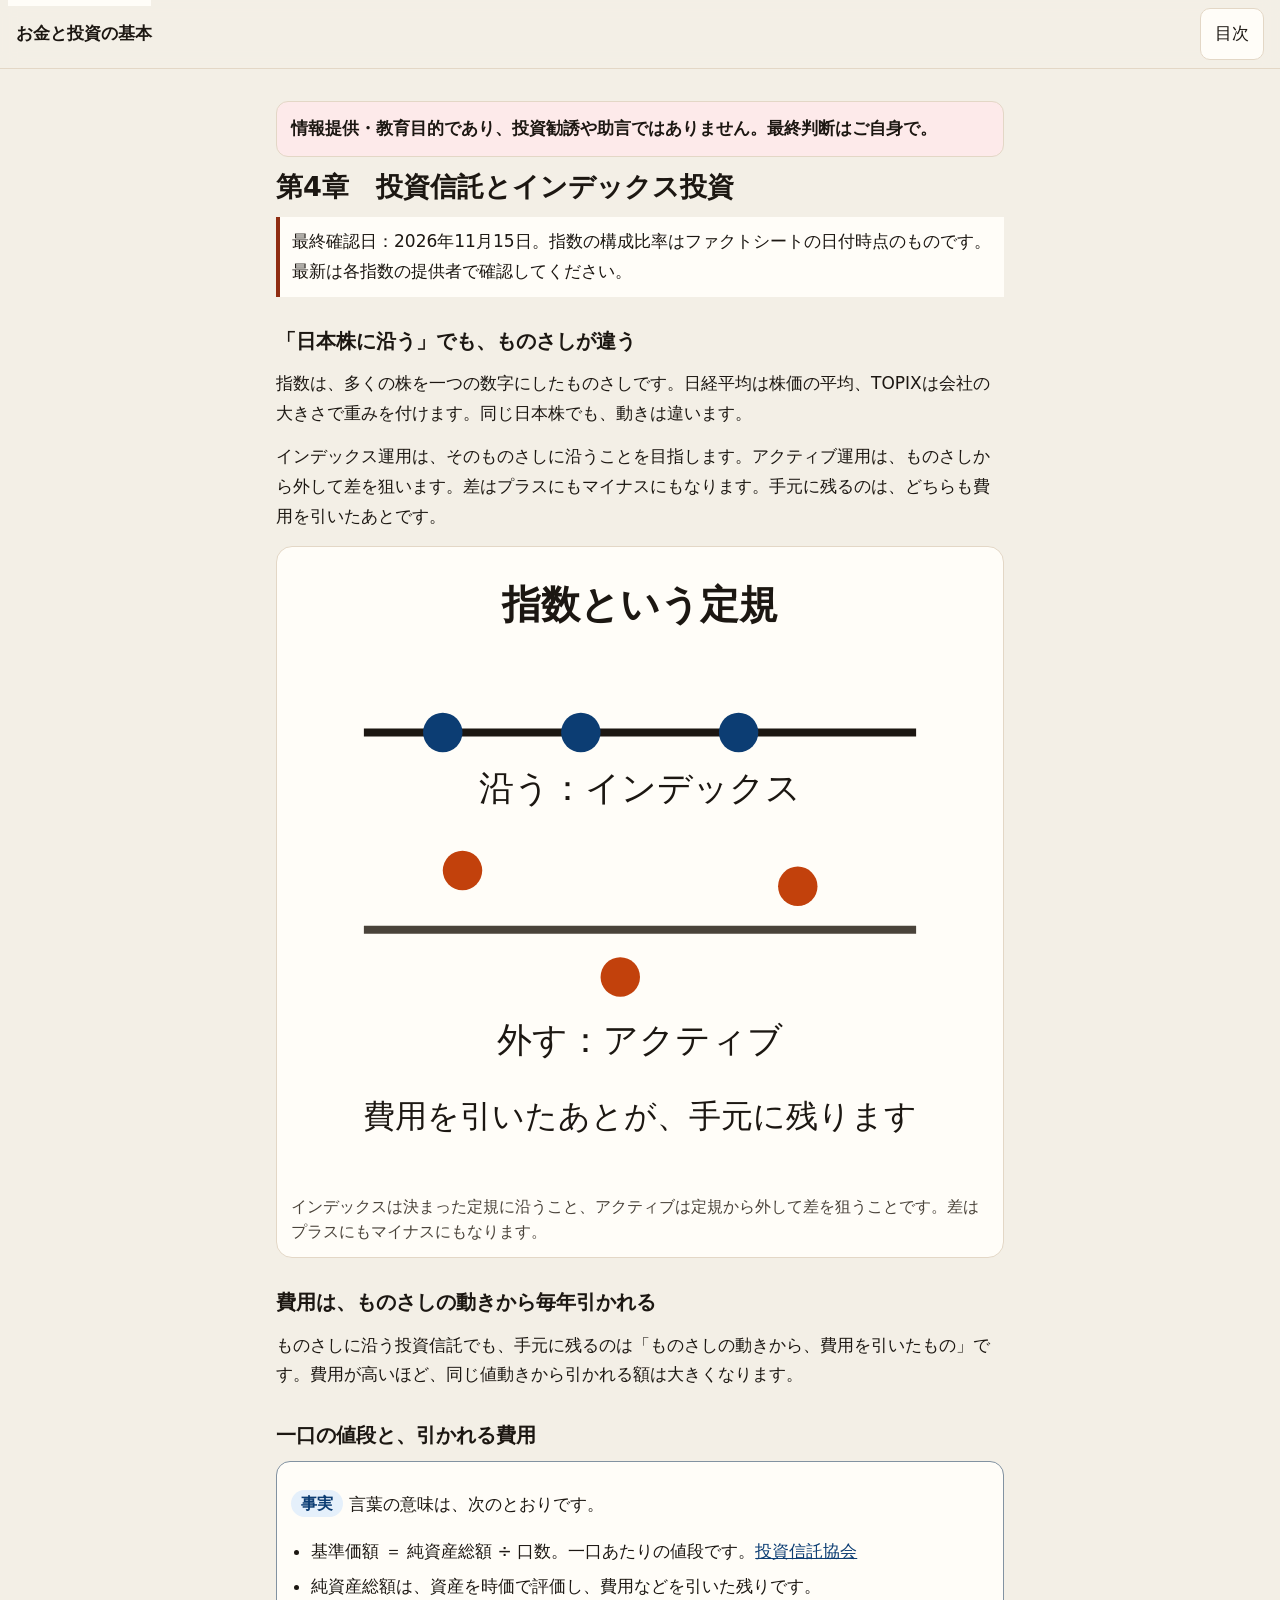
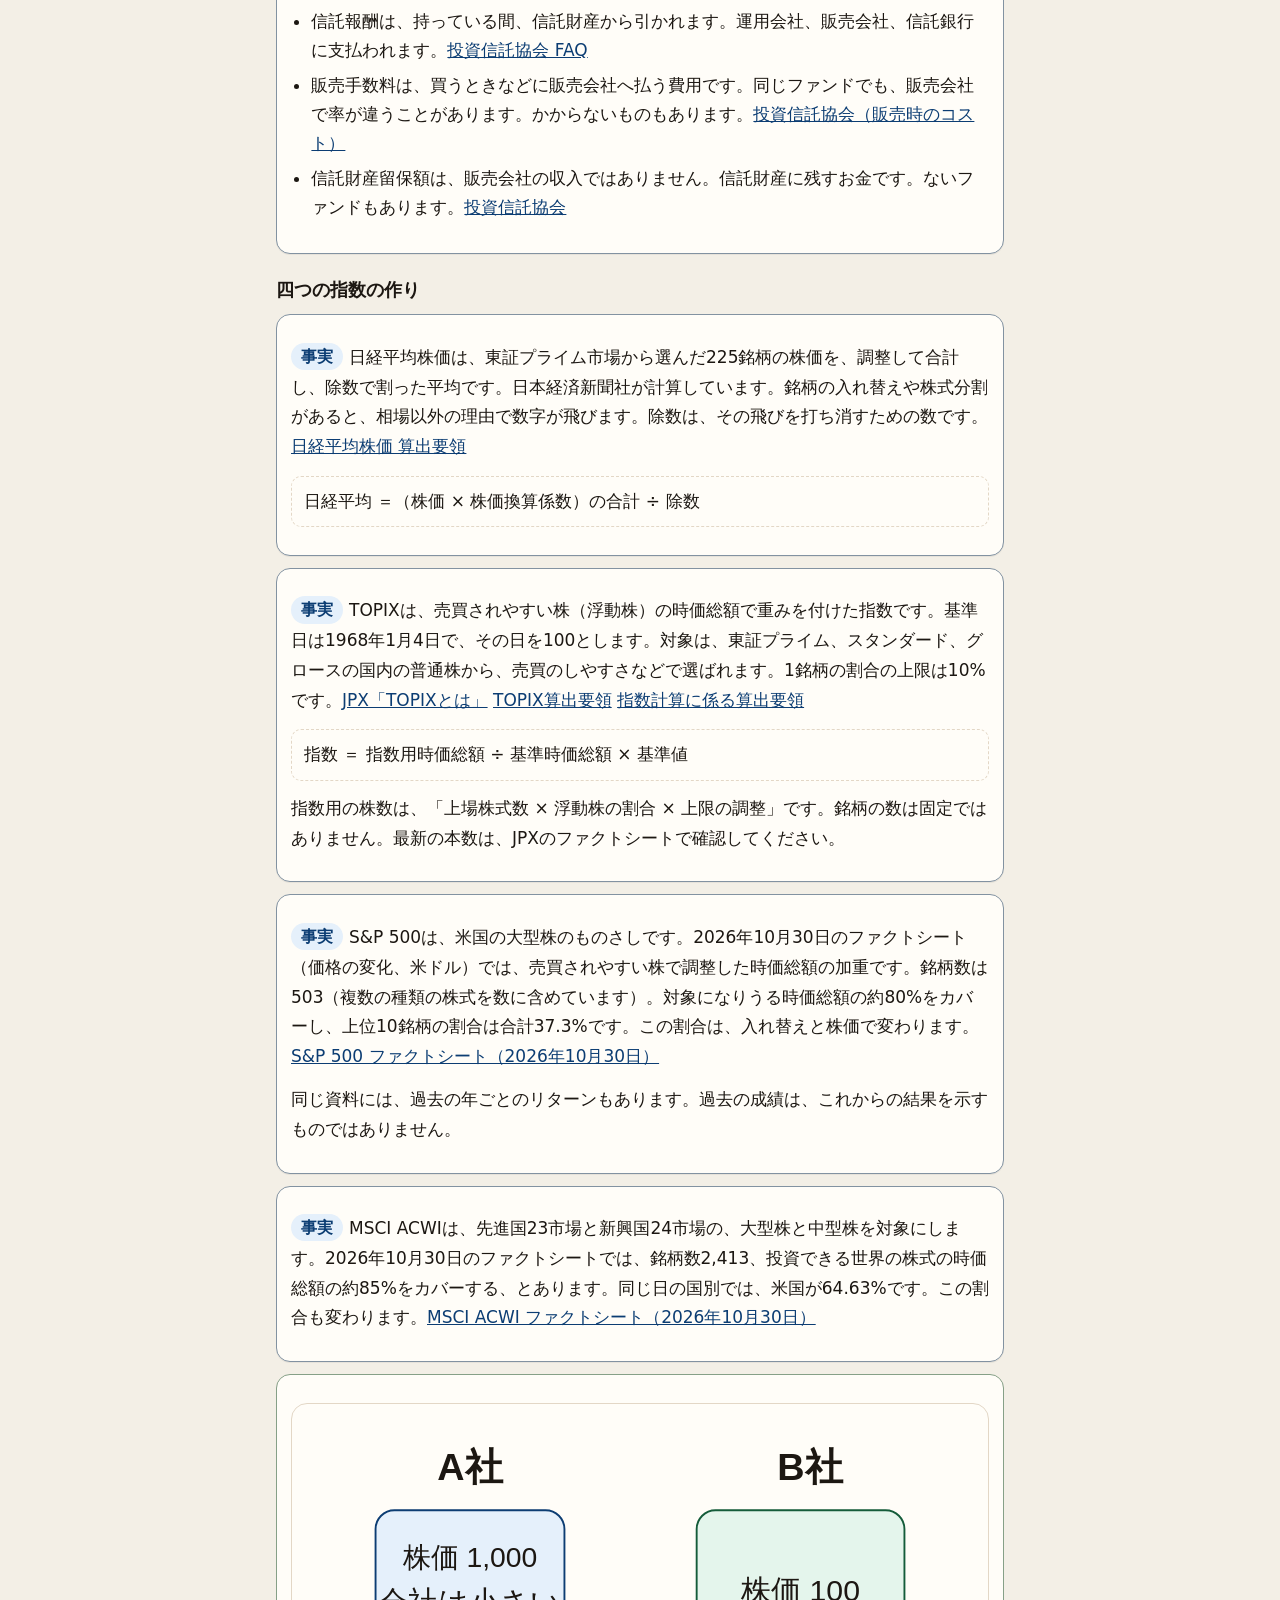
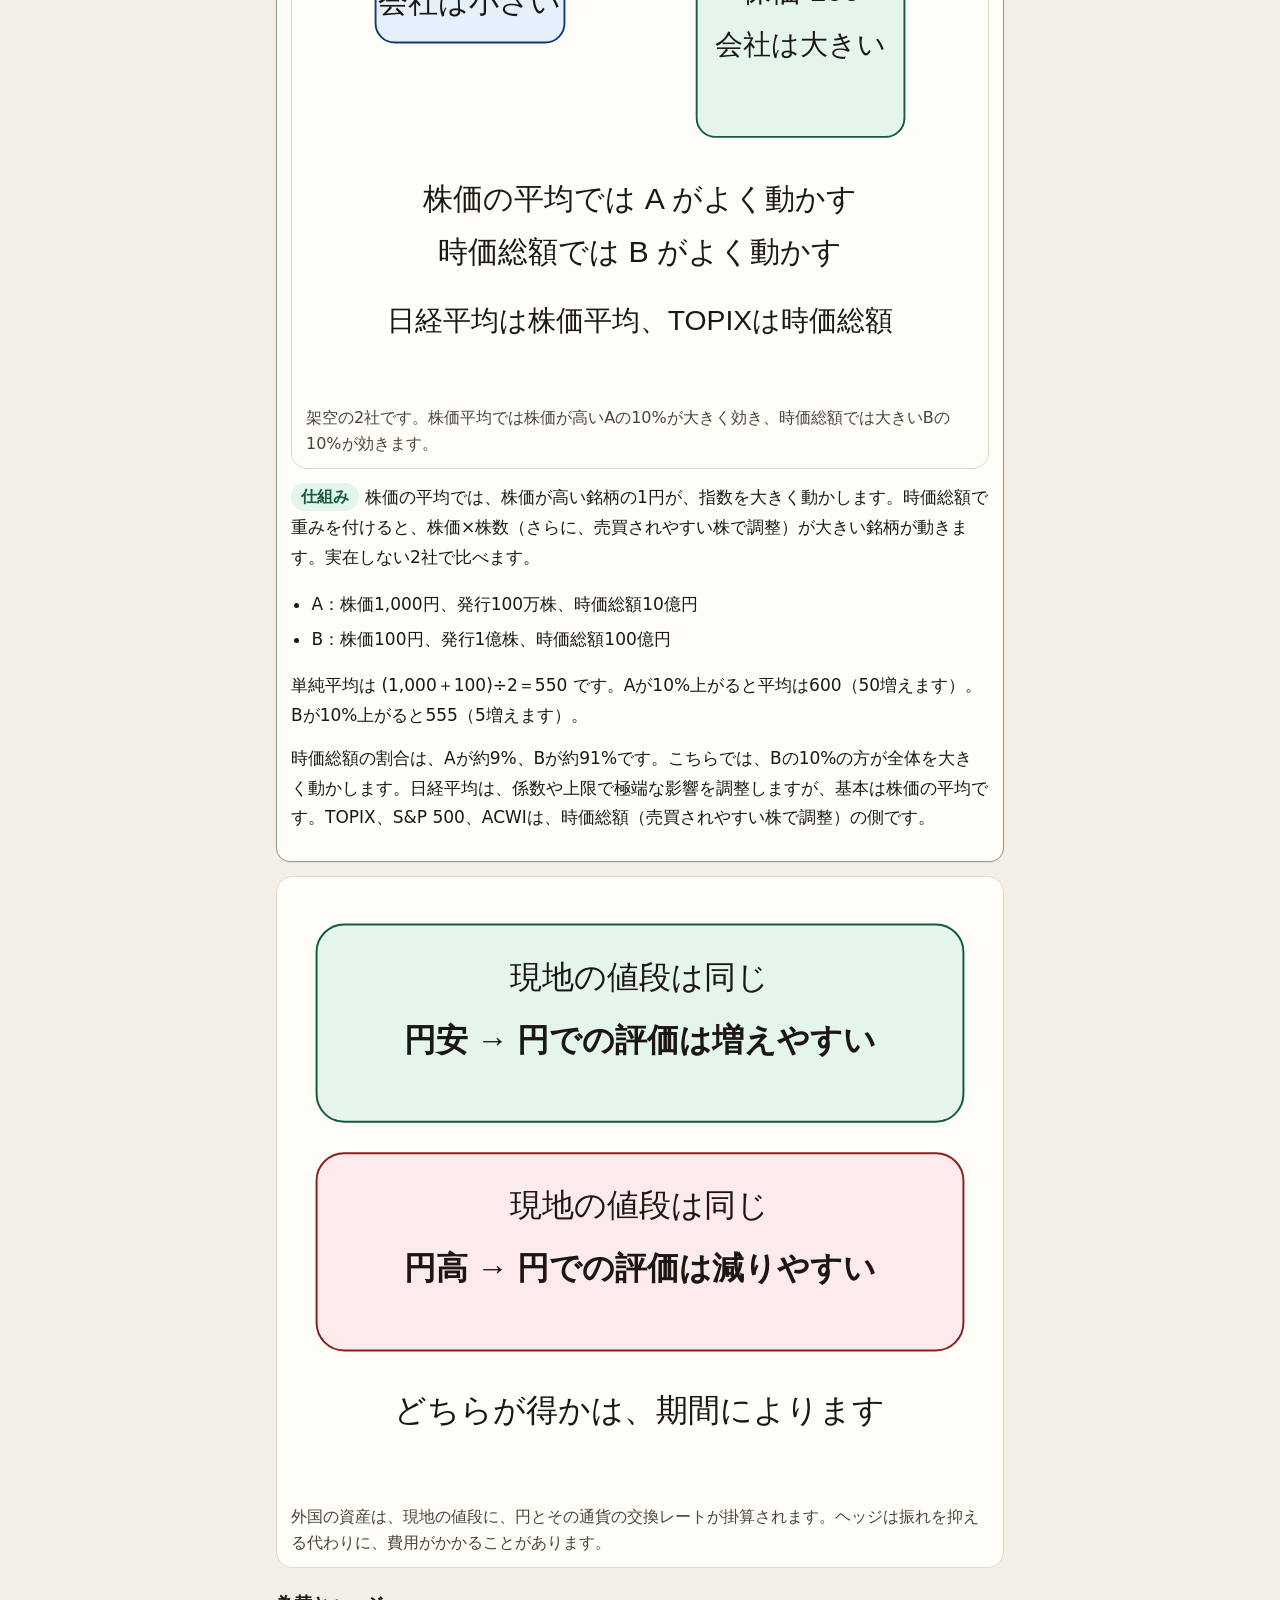
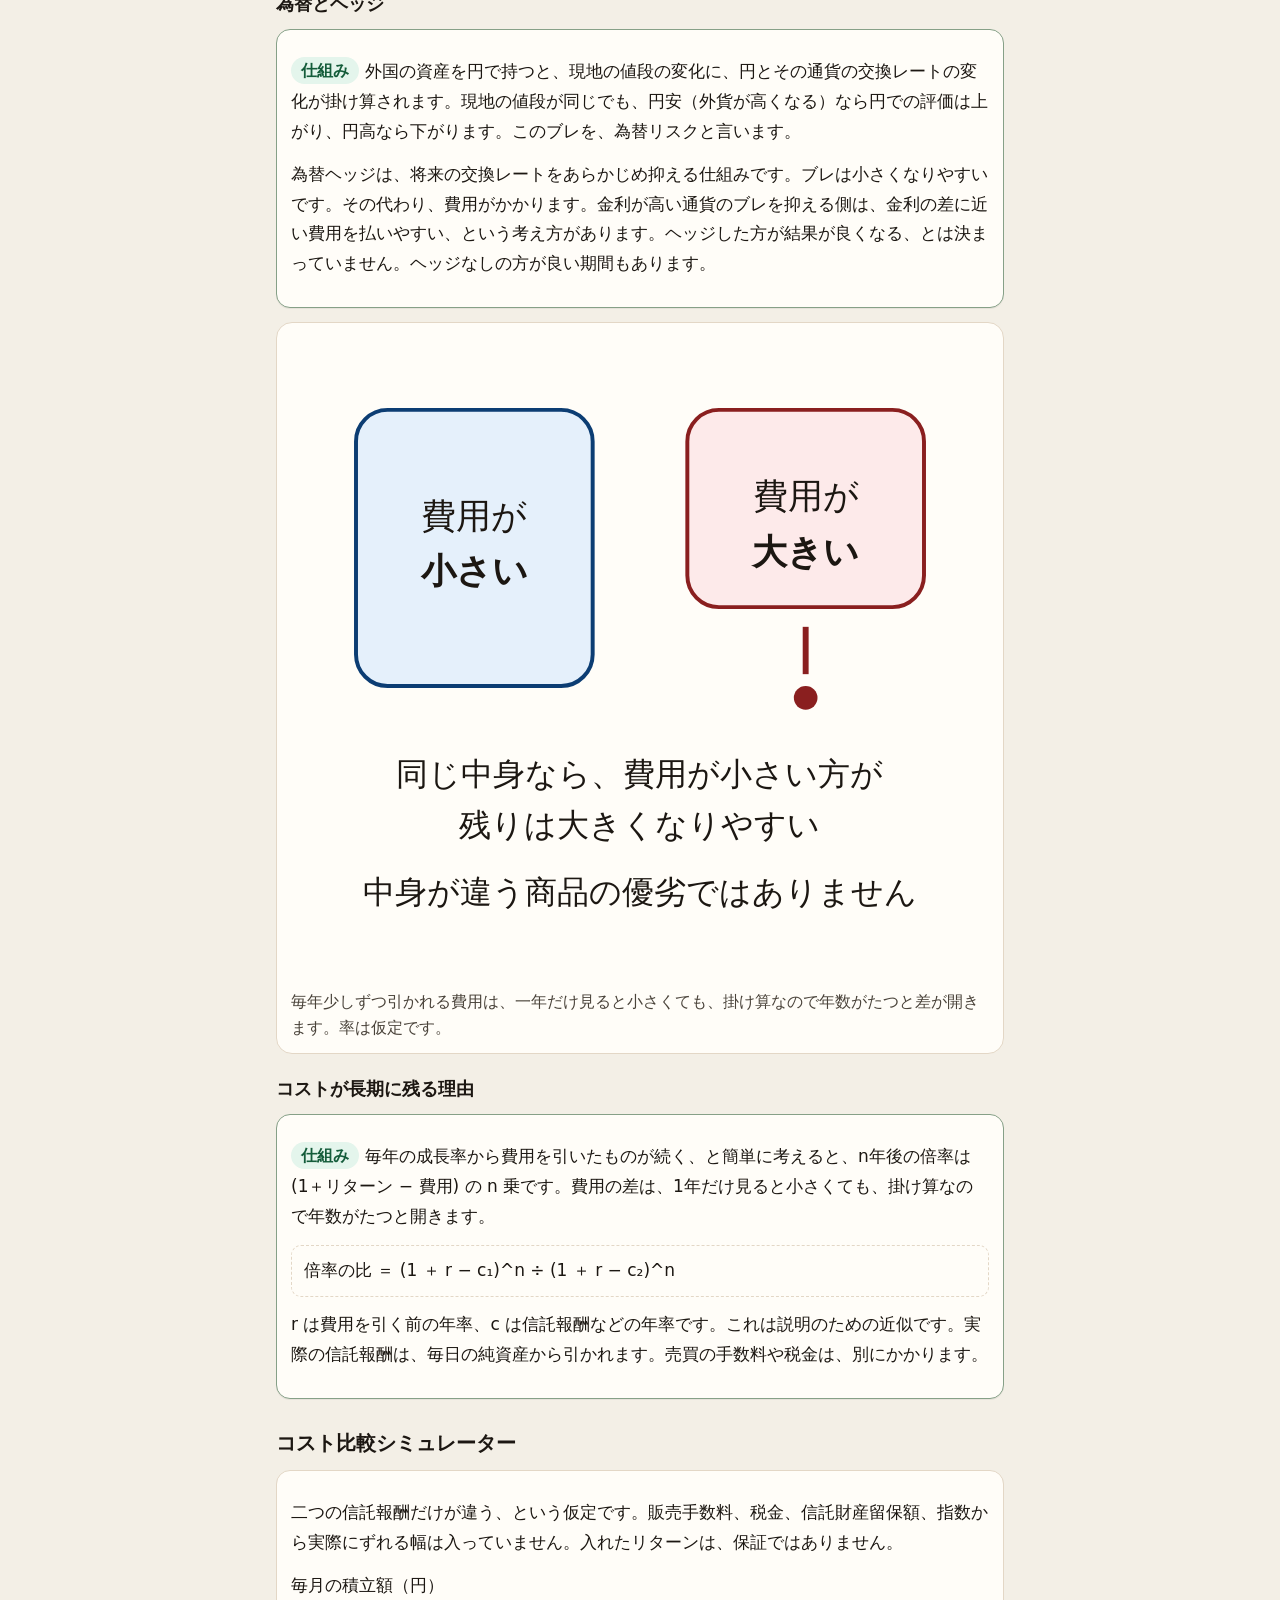
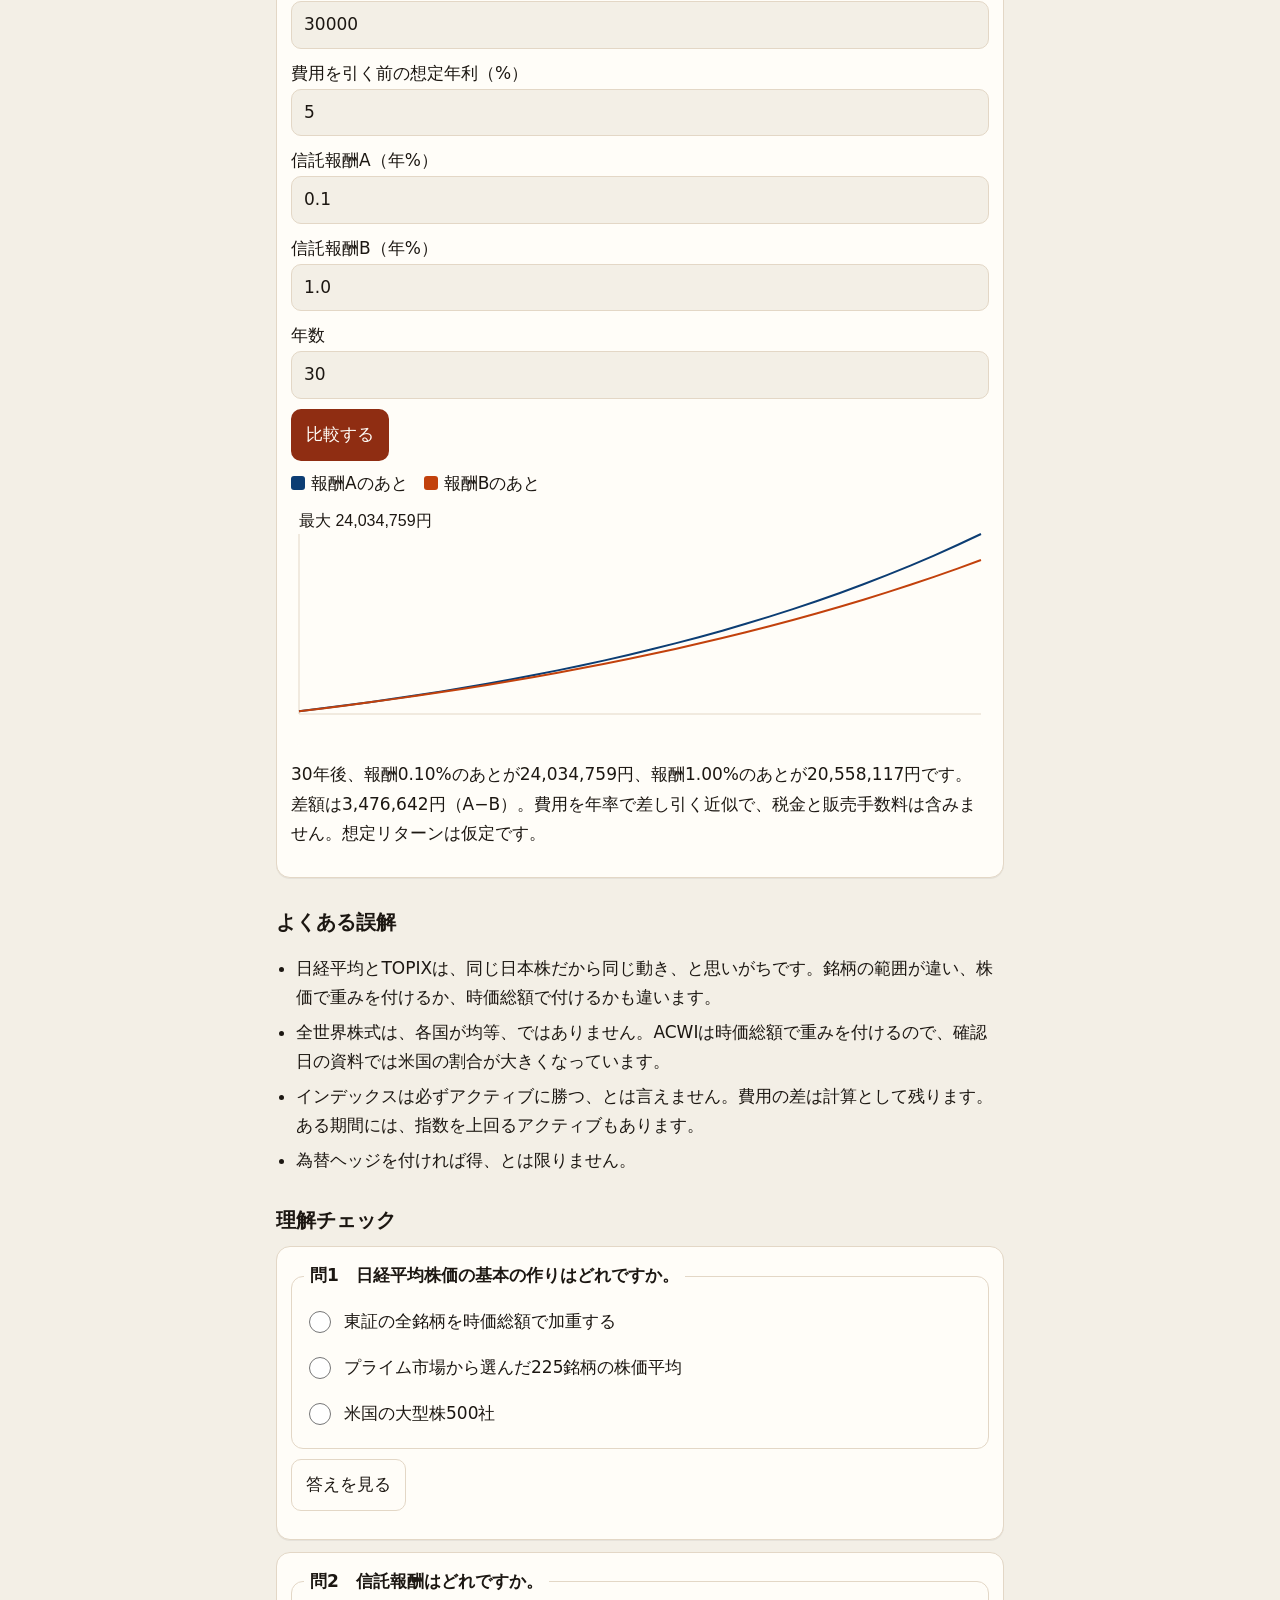
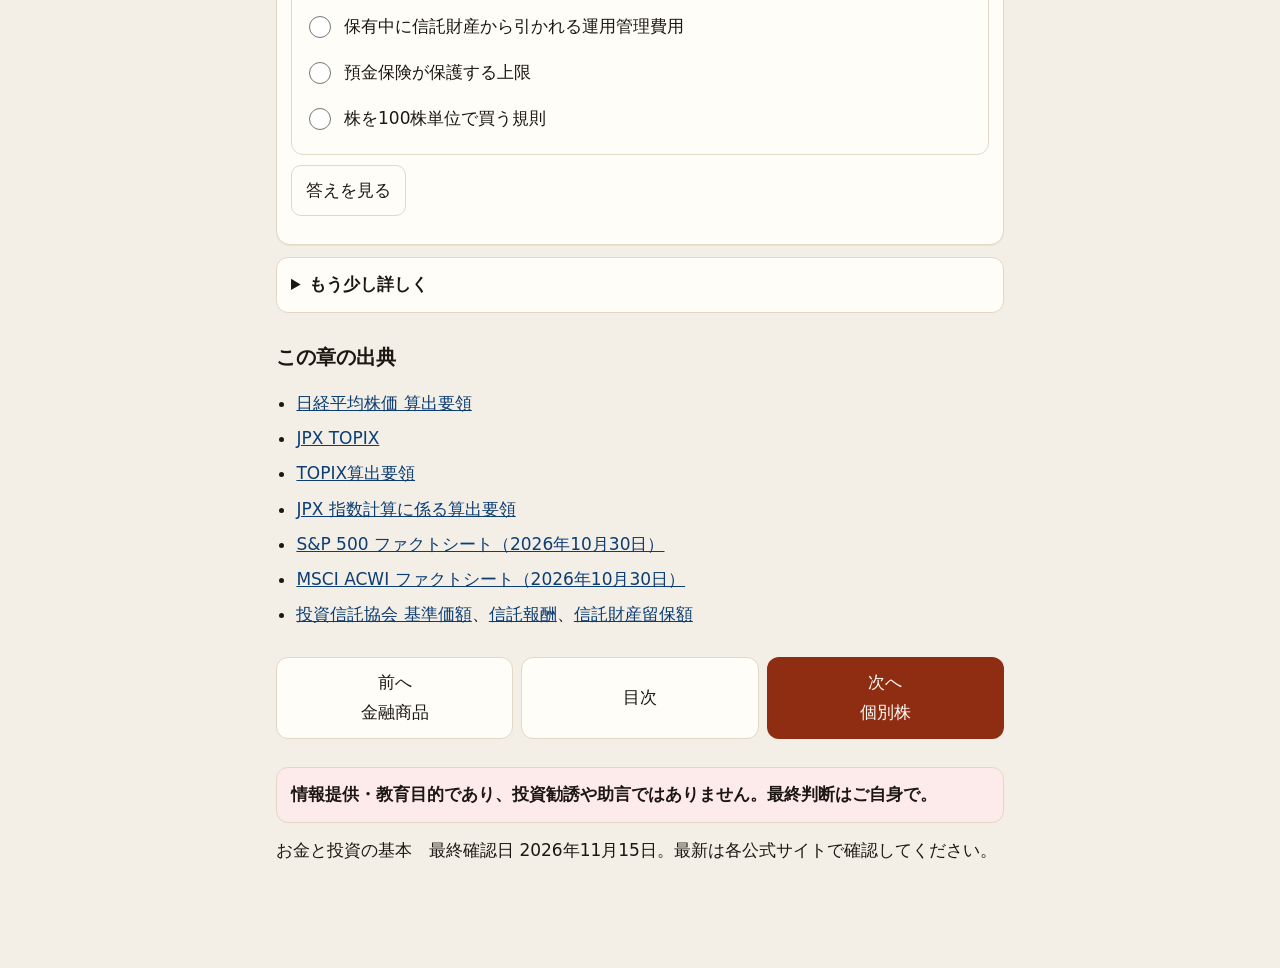
==== commit 671b207b: "Open each chapter from the reader's question. Co-authored-by: Cursor <cursoragent@cursor.com>" ====
--- a/funds.html
+++ b/funds.html
@@ -37,9 +37,9 @@
 <section id="ch4" aria-labelledby="ch4-title">
   <h1 id="ch4-title">第4章　投資信託とインデックス投資</h1>
   <p class="confirm">最終確認日：2026年11月15日。指数の構成比率はファクトシートの日付時点のものです。最新は各指数の提供者で確認してください。</p>
-  <h2>結論</h2>
-  <p>インデックス運用は、決まった指数の動きに沿うことを目指します。アクティブ運用は、指数を上回ることなどを目指します。どちらも、費用を引いたあとの結果が、手元に残ります。</p>
-  <p>日経平均は株価の平均です。TOPIXは、会社の大きさ（売買されやすい株）で重みを付けます。作りが違います。</p>
+  <h2>「日本株に沿う」でも、ものさしが違う</h2>
+  <p>指数は、多くの株を一つの数字にしたものさしです。日経平均は株価の平均、TOPIXは会社の大きさで重みを付けます。同じ日本株でも、動きは違います。</p>
+  <p>インデックス運用は、そのものさしに沿うことを目指します。アクティブ運用は、ものさしから外して差を狙います。差はプラスにもマイナスにもなります。手元に残るのは、どちらも費用を引いたあとです。</p>
 
   <figure class="figure"><svg viewBox="0 0 360 320" aria-hidden="true">
   <text x="180" y="32" text-anchor="middle" font-size="20" fill="var(--text)" font-weight="700">指数という定規</text>
@@ -55,13 +55,10 @@
   <text x="180" y="252" text-anchor="middle" font-size="18" fill="var(--text)">外す：アクティブ</text>
   <text x="180" y="290" text-anchor="middle" font-size="16" fill="var(--text)">費用を引いたあとが、手元に残ります</text>
   </svg><figcaption>インデックスは決まった定規に沿うこと、アクティブは定規から外して差を狙うことです。差はプラスにもマイナスにもなります。</figcaption></figure>
-<h2>なぜそうなるか</h2>
-  <div class="card mech">
-    <p><span class="badge mech">仕組み</span>指数は、多くの銘柄を一つの数字にまとめたものさしです。ものさしの作りが違うと、同じ市場でも数字の動きは違います。</p>
-    <p>投資信託がそのものさしに沿うなら、手元に残るのは「ものさしの動きから、費用を引いたもの」に近くなります。アクティブは、銘柄や割合をものさしから外して、差を狙います。差はプラスにもマイナスにもなります。費用が高いほど、同じ値動きから引かれる額は大きくなります。</p>
-  </div>
-
-  <h2>仕組み</h2>
+  <h2>費用は、ものさしの動きから毎年引かれる</h2>
+  <p>ものさしに沿う投資信託でも、手元に残るのは「ものさしの動きから、費用を引いたもの」です。費用が高いほど、同じ値動きから引かれる額は大きくなります。</p>
+
+  <h2>一口の値段と、引かれる費用</h2>
   <div class="card fact">
     <p><span class="badge fact">事実</span>言葉の意味は、次のとおりです。</p>
     <ul>
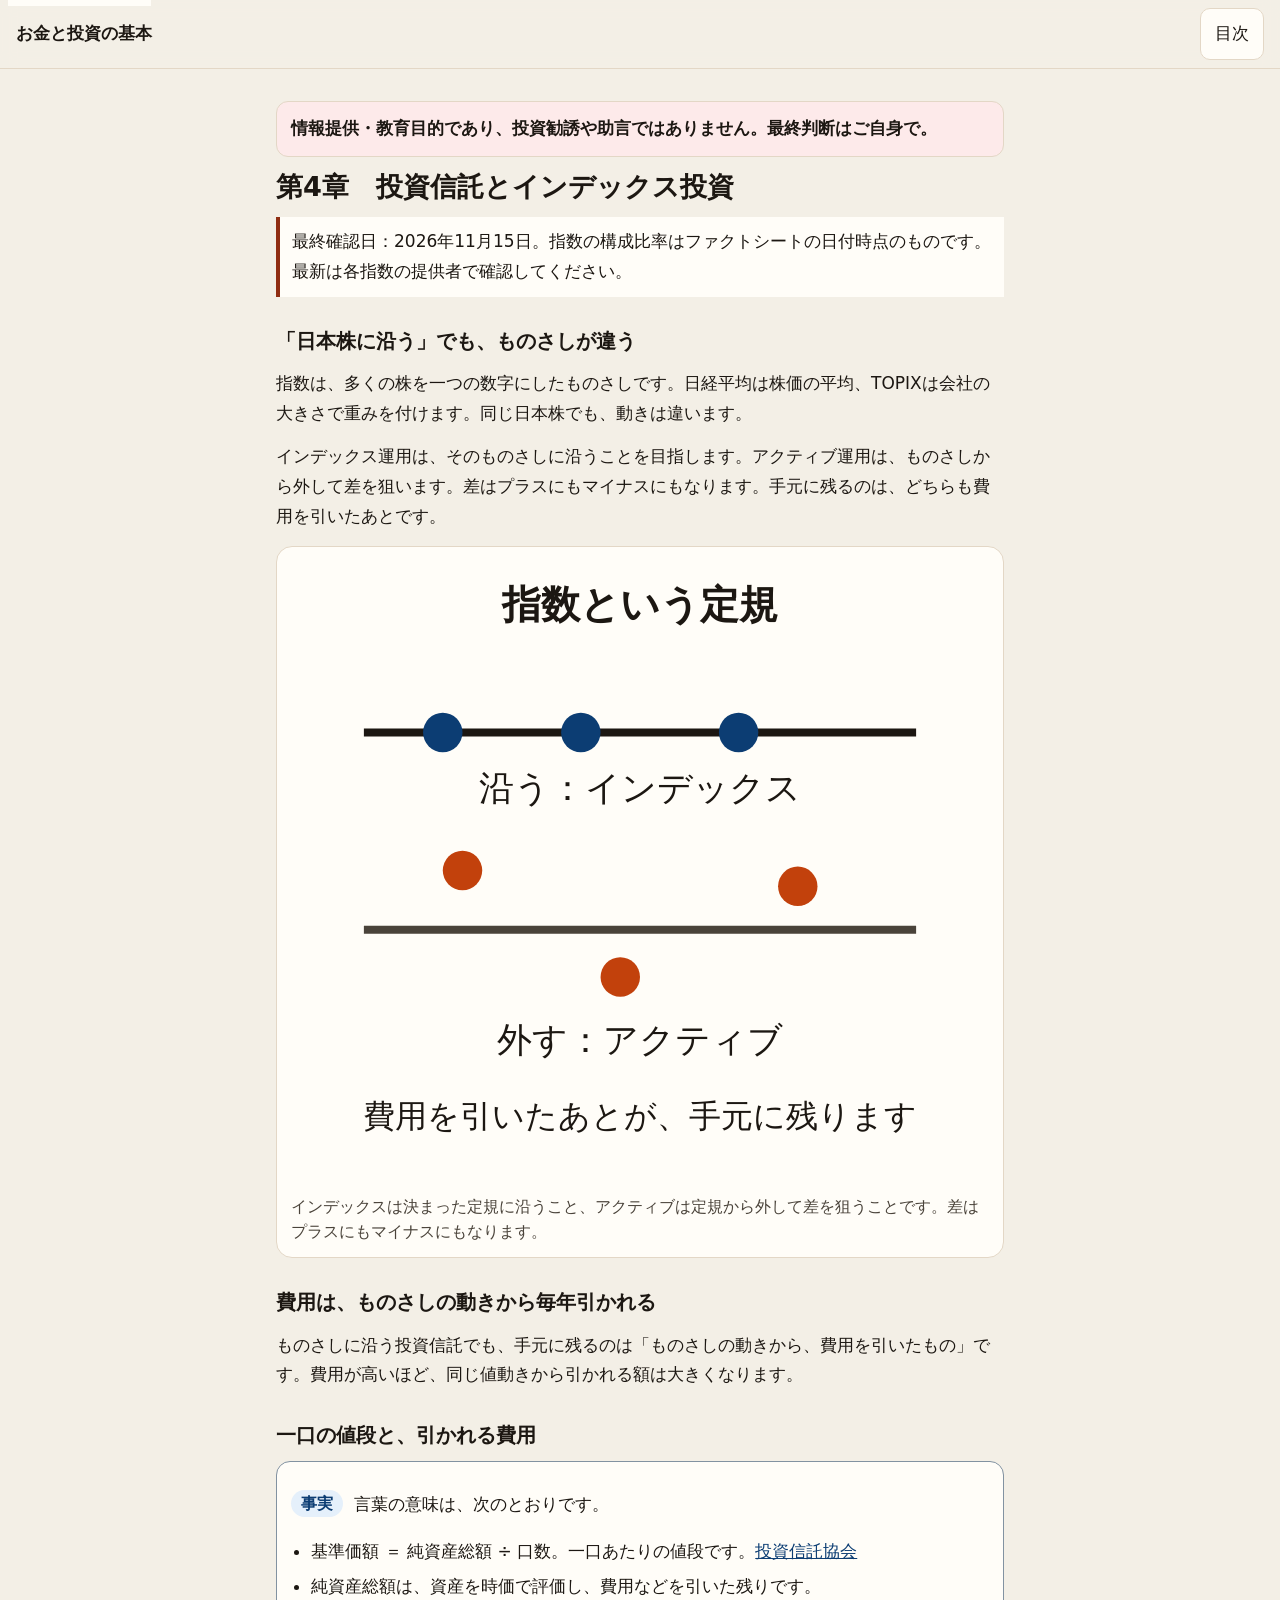
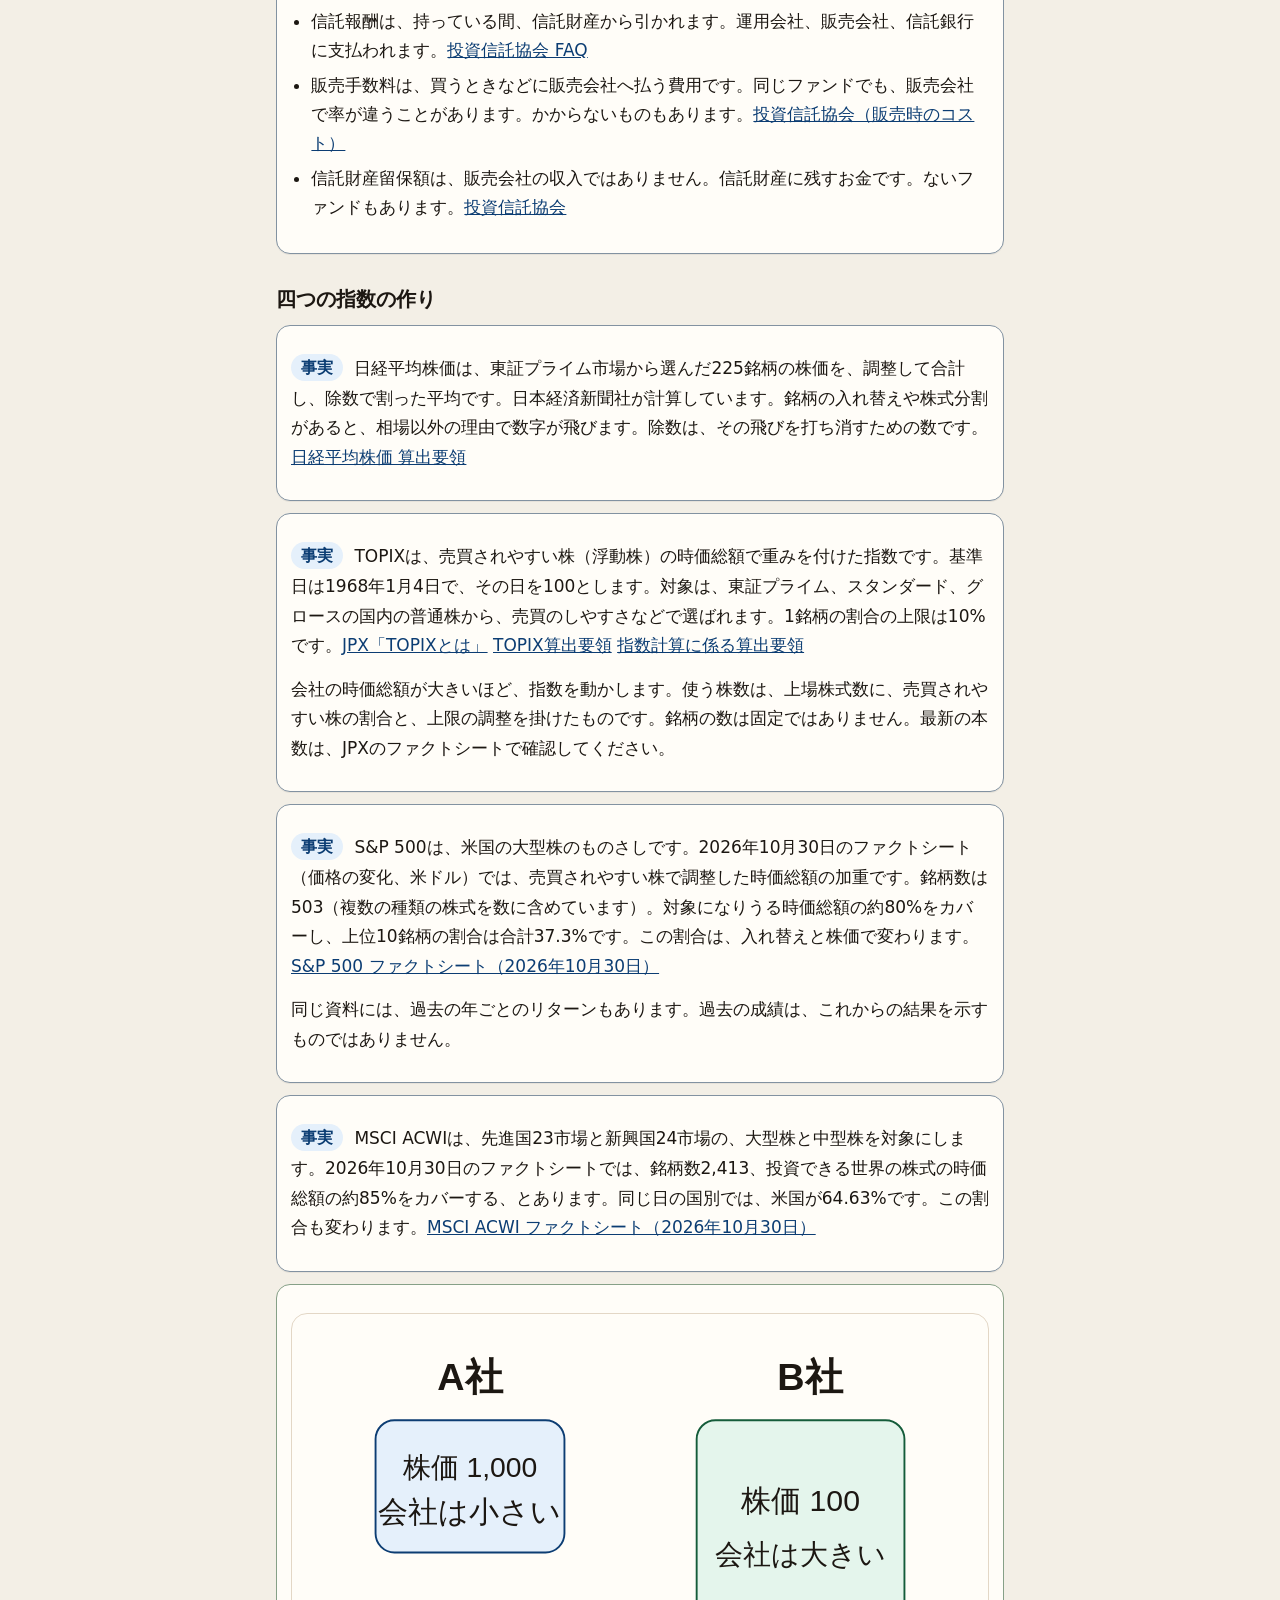
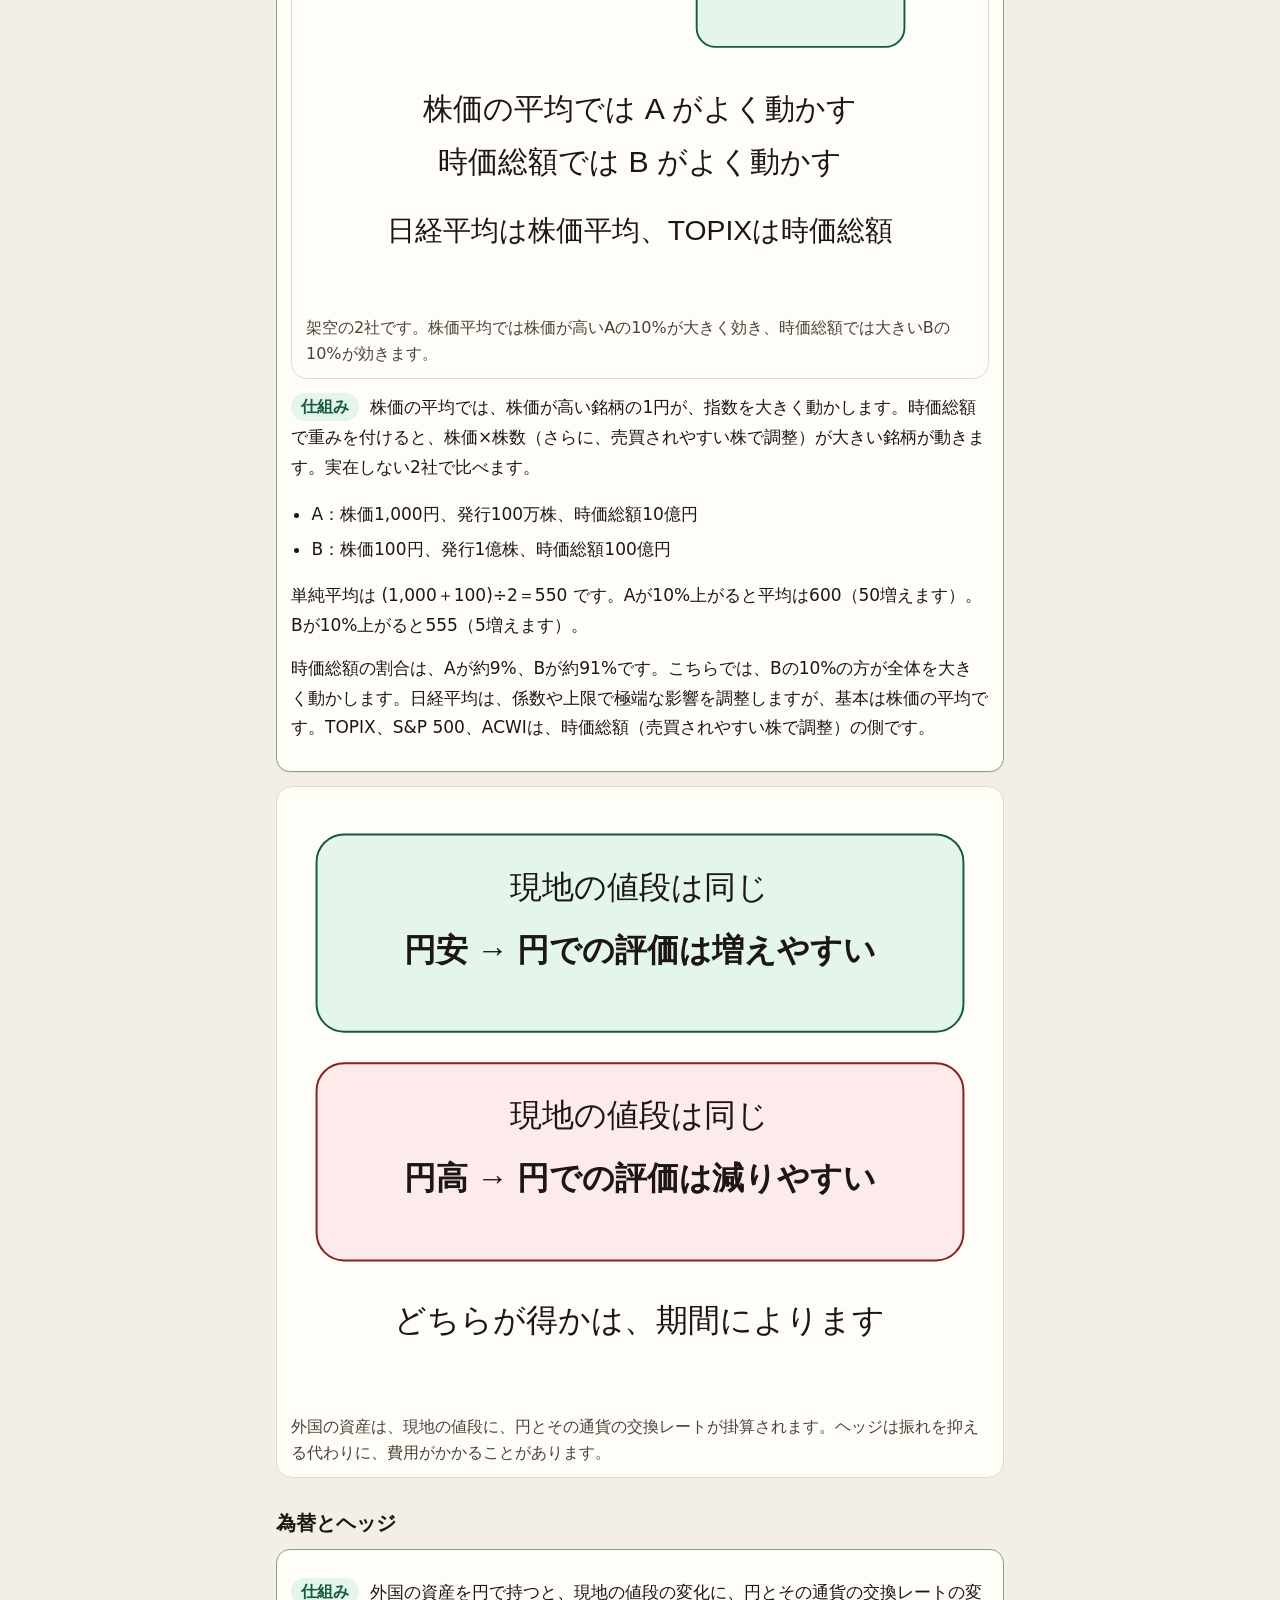
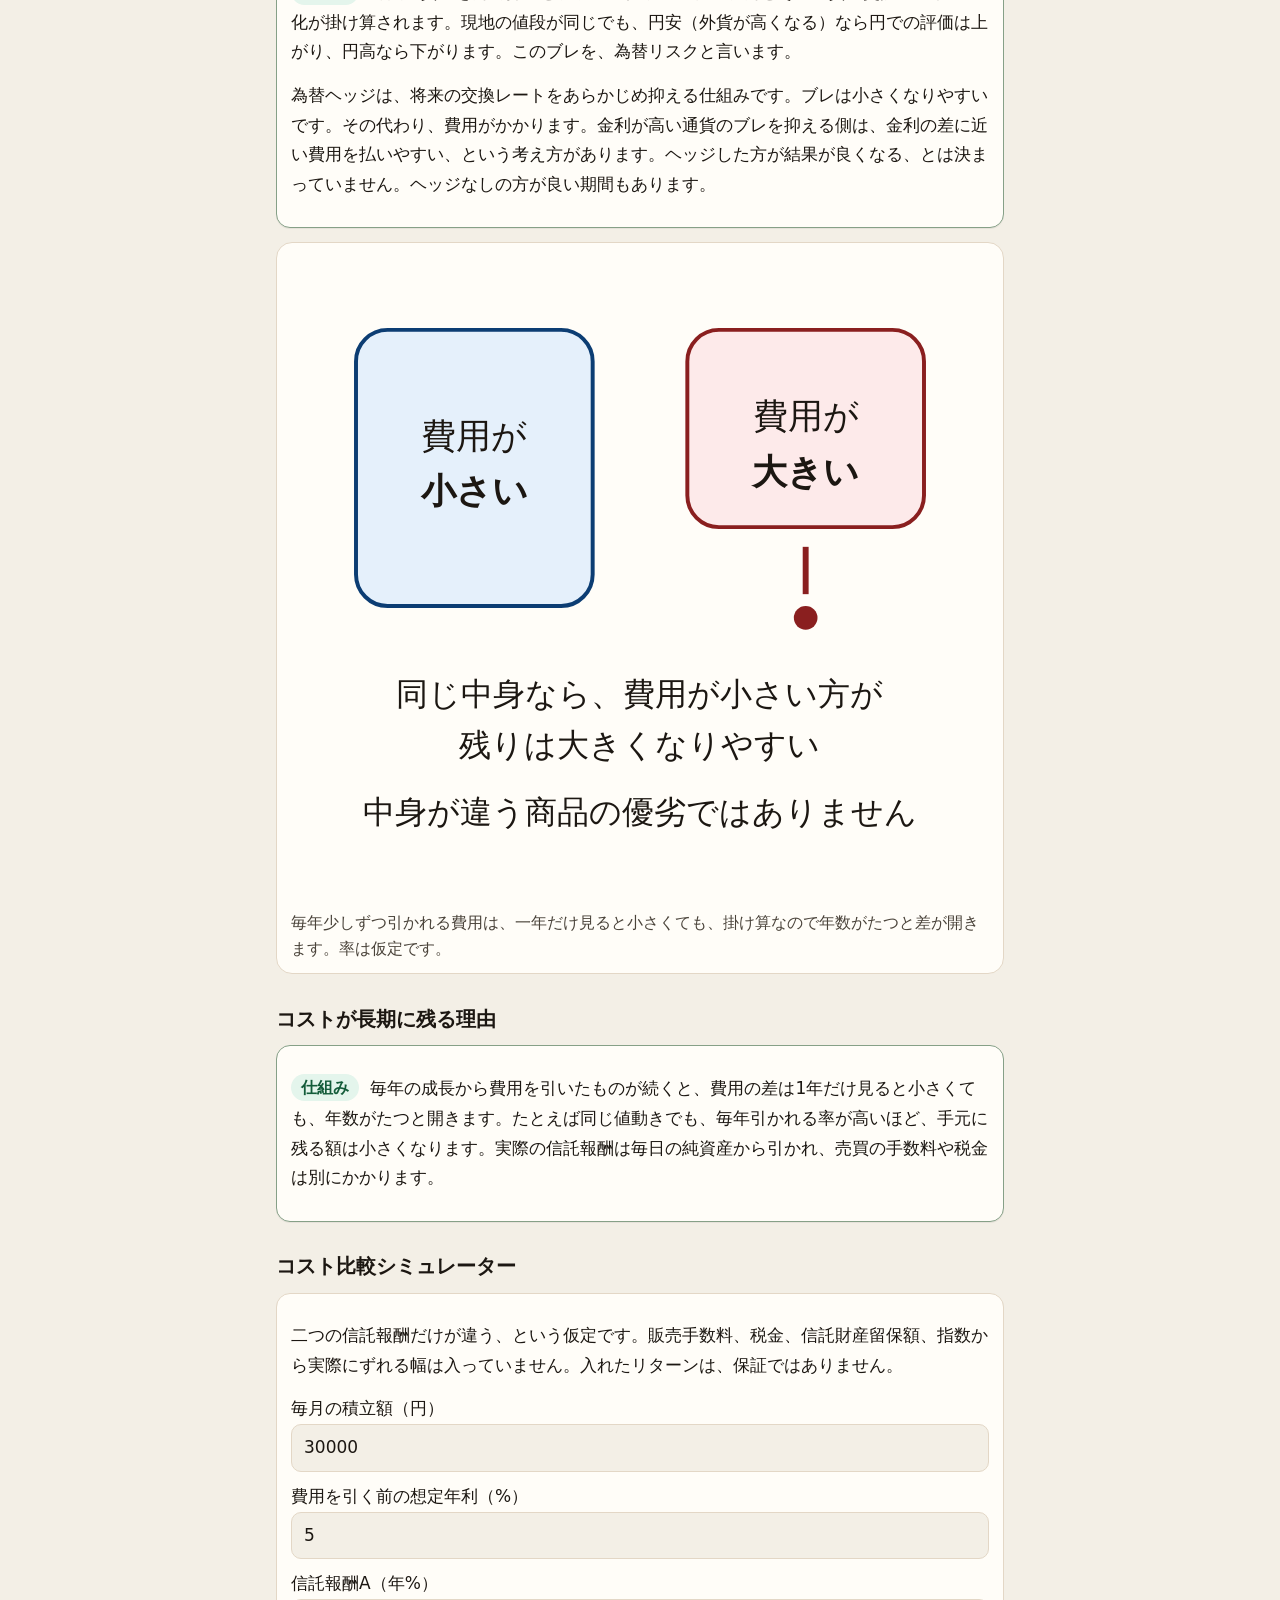
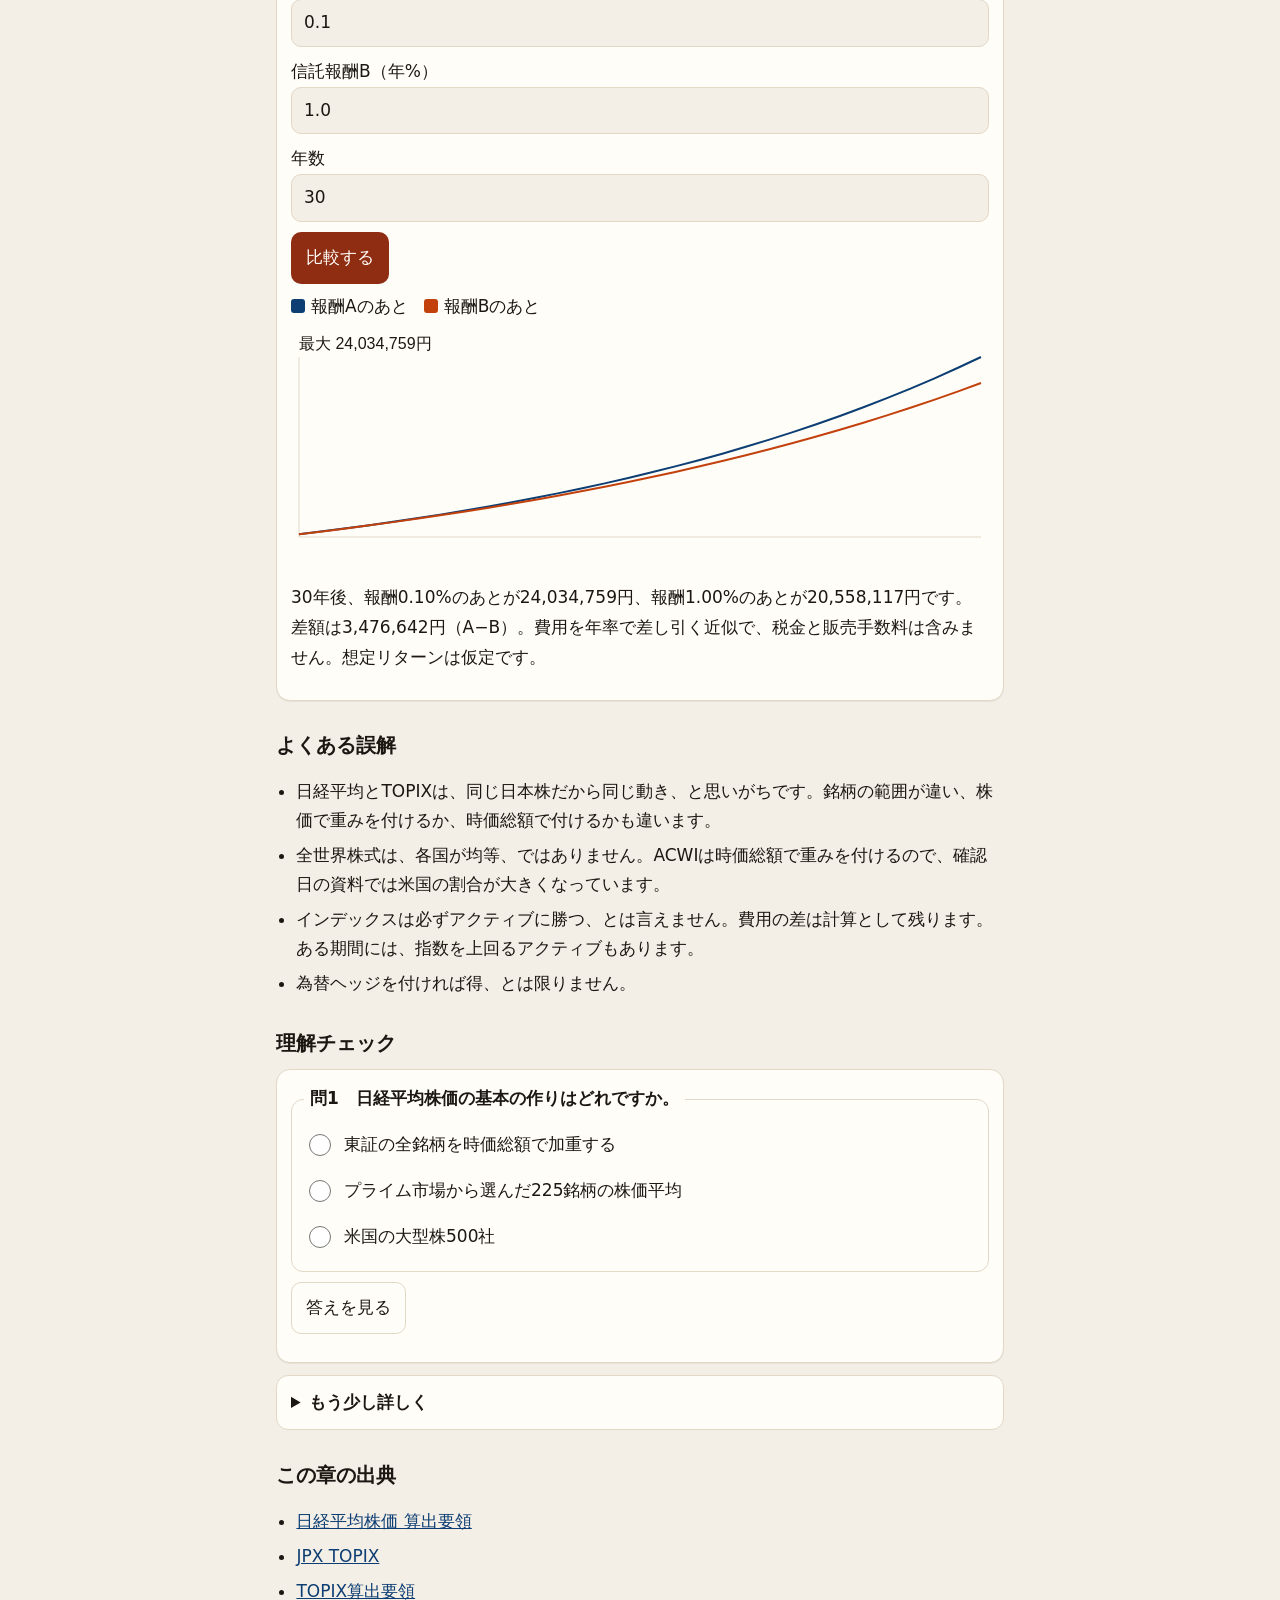
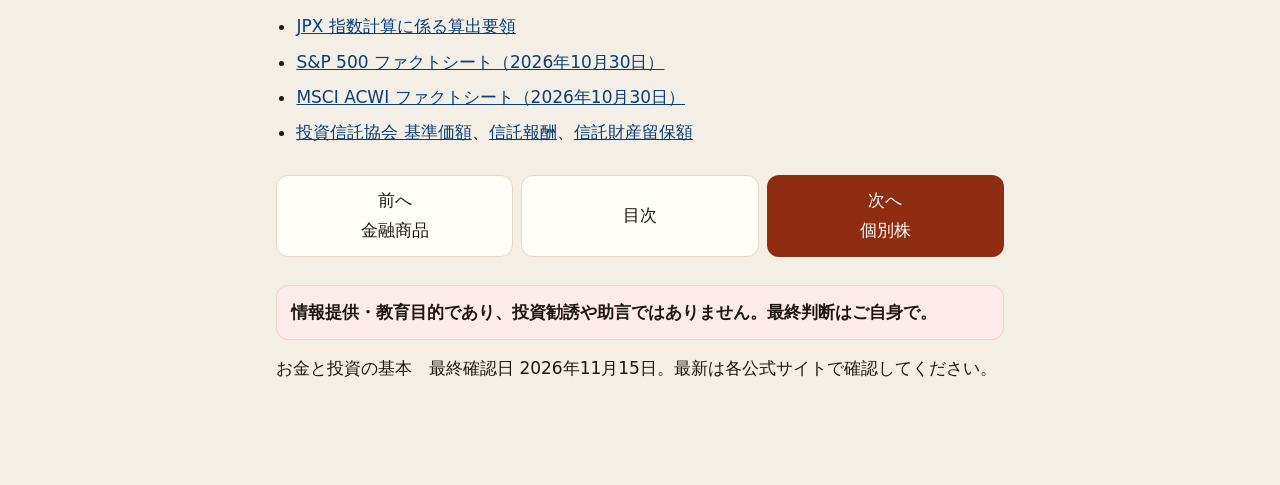
==== commit 0bbe1502: "Make each chapter readable in a few minutes without changing the numbers. Co-authored-by: Cursor <cu" ====
--- a/funds.html
+++ b/funds.html
@@ -26,6 +26,7 @@
     <a href="funds.html" aria-current="page">第4章 投資信託とインデックス</a>
     <a href="stocks.html">第5章 個別株の基礎</a>
     <a href="tax.html">第6章 制度と税金</a>
+    <a href="detail.html">制度の詳細</a>
     <a href="start.html">第7章 始め方と失敗パターン</a>
     <a href="glossary.html">用語集</a>
     <a href="sources.html">出典・更新履歴・免責</a>
@@ -60,7 +61,7 @@
 
   <h2>一口の値段と、引かれる費用</h2>
   <div class="card fact">
-    <p><span class="badge fact">事実</span>言葉の意味は、次のとおりです。</p>
+    <p><span class="badge fact">事実</span> 言葉の意味は、次のとおりです。</p>
     <ul>
       <li>基準価額 ＝ 純資産総額 ÷ 口数。一口あたりの値段です。<a href="sources.html#src-toushin-nav">投資信託協会</a></li>
       <li>純資産総額は、資産を時価で評価し、費用などを引いた残りです。</li>
@@ -70,22 +71,20 @@
     </ul>
   </div>
 
-  <h3>四つの指数の作り</h3>
-  <div class="card fact">
-    <p><span class="badge fact">事実</span>日経平均株価は、東証プライム市場から選んだ225銘柄の株価を、調整して合計し、除数で割った平均です。日本経済新聞社が計算しています。銘柄の入れ替えや株式分割があると、相場以外の理由で数字が飛びます。除数は、その飛びを打ち消すための数です。<a href="sources.html#src-nikkei">日経平均株価 算出要領</a></p>
-    <p class="formula">日経平均 ＝（株価 × 株価換算係数）の合計 ÷ 除数</p>
-  </div>
-  <div class="card fact">
-    <p><span class="badge fact">事実</span>TOPIXは、売買されやすい株（浮動株）の時価総額で重みを付けた指数です。基準日は1968年1月4日で、その日を100とします。対象は、東証プライム、スタンダード、グロースの国内の普通株から、売買のしやすさなどで選ばれます。1銘柄の割合の上限は10%です。<a href="sources.html#src-topix">JPX「TOPIXとは」</a> <a href="sources.html#src-topix-method">TOPIX算出要領</a> <a href="sources.html#src-jpx-calc">指数計算に係る算出要領</a></p>
-    <p class="formula">指数 ＝ 指数用時価総額 ÷ 基準時価総額 × 基準値</p>
-    <p>指数用の株数は、「上場株式数 × 浮動株の割合 × 上限の調整」です。銘柄の数は固定ではありません。最新の本数は、JPXのファクトシートで確認してください。</p>
-  </div>
-  <div class="card fact">
-    <p><span class="badge fact">事実</span>S&amp;P 500は、米国の大型株のものさしです。2026年10月30日のファクトシート（価格の変化、米ドル）では、売買されやすい株で調整した時価総額の加重です。銘柄数は503（複数の種類の株式を数に含めています）。対象になりうる時価総額の約80%をカバーし、上位10銘柄の割合は合計37.3%です。この割合は、入れ替えと株価で変わります。<a href="sources.html#src-sp500">S&amp;P 500 ファクトシート（2026年10月30日）</a></p>
+  <h2>四つの指数の作り</h2>
+  <div class="card fact">
+    <p><span class="badge fact">事実</span> 日経平均株価は、東証プライム市場から選んだ225銘柄の株価を、調整して合計し、除数で割った平均です。日本経済新聞社が計算しています。銘柄の入れ替えや株式分割があると、相場以外の理由で数字が飛びます。除数は、その飛びを打ち消すための数です。<a href="sources.html#src-nikkei">日経平均株価 算出要領</a></p>
+  </div>
+  <div class="card fact">
+    <p><span class="badge fact">事実</span> TOPIXは、売買されやすい株（浮動株）の時価総額で重みを付けた指数です。基準日は1968年1月4日で、その日を100とします。対象は、東証プライム、スタンダード、グロースの国内の普通株から、売買のしやすさなどで選ばれます。1銘柄の割合の上限は10%です。<a href="sources.html#src-topix">JPX「TOPIXとは」</a> <a href="sources.html#src-topix-method">TOPIX算出要領</a> <a href="sources.html#src-jpx-calc">指数計算に係る算出要領</a></p>
+    <p>会社の時価総額が大きいほど、指数を動かします。使う株数は、上場株式数に、売買されやすい株の割合と、上限の調整を掛けたものです。銘柄の数は固定ではありません。最新の本数は、JPXのファクトシートで確認してください。</p>
+  </div>
+  <div class="card fact">
+    <p><span class="badge fact">事実</span> S&amp;P 500は、米国の大型株のものさしです。2026年10月30日のファクトシート（価格の変化、米ドル）では、売買されやすい株で調整した時価総額の加重です。銘柄数は503（複数の種類の株式を数に含めています）。対象になりうる時価総額の約80%をカバーし、上位10銘柄の割合は合計37.3%です。この割合は、入れ替えと株価で変わります。<a href="sources.html#src-sp500">S&amp;P 500 ファクトシート（2026年10月30日）</a></p>
     <p>同じ資料には、過去の年ごとのリターンもあります。過去の成績は、これからの結果を示すものではありません。</p>
   </div>
   <div class="card fact">
-    <p><span class="badge fact">事実</span>MSCI ACWIは、先進国23市場と新興国24市場の、大型株と中型株を対象にします。2026年10月30日のファクトシートでは、銘柄数2,413、投資できる世界の株式の時価総額の約85%をカバーする、とあります。同じ日の国別では、米国が64.63%です。この割合も変わります。<a href="sources.html#src-acwi">MSCI ACWI ファクトシート（2026年10月30日）</a></p>
+    <p><span class="badge fact">事実</span> MSCI ACWIは、先進国23市場と新興国24市場の、大型株と中型株を対象にします。2026年10月30日のファクトシートでは、銘柄数2,413、投資できる世界の株式の時価総額の約85%をカバーする、とあります。同じ日の国別では、米国が64.63%です。この割合も変わります。<a href="sources.html#src-acwi">MSCI ACWI ファクトシート（2026年10月30日）</a></p>
   </div>
 
   <div class="card mech">
@@ -102,7 +101,7 @@
   <text x="180" y="238" text-anchor="middle" font-size="16" fill="var(--text)">時価総額では B がよく動かす</text>
   <text x="180" y="274" text-anchor="middle" font-size="15" fill="var(--text)">日経平均は株価平均、TOPIXは時価総額</text>
   </svg><figcaption>架空の2社です。株価平均では株価が高いAの10%が大きく効き、時価総額では大きいBの10%が効きます。</figcaption></figure>
-<p><span class="badge mech">仕組み</span>株価の平均では、株価が高い銘柄の1円が、指数を大きく動かします。時価総額で重みを付けると、株価×株数（さらに、売買されやすい株で調整）が大きい銘柄が動きます。実在しない2社で比べます。</p>
+<p><span class="badge mech">仕組み</span> 株価の平均では、株価が高い銘柄の1円が、指数を大きく動かします。時価総額で重みを付けると、株価×株数（さらに、売買されやすい株で調整）が大きい銘柄が動きます。実在しない2社で比べます。</p>
     <ul>
       <li>A：株価1,000円、発行100万株、時価総額10億円</li>
       <li>B：株価100円、発行1億株、時価総額100億円</li>
@@ -120,9 +119,9 @@
   <text x="180" y="200" text-anchor="middle" font-size="16" fill="var(--text)" font-weight="700">円高 → 円での評価は減りやすい</text>
   <text x="180" y="272" text-anchor="middle" font-size="16" fill="var(--text)">どちらが得かは、期間によります</text>
   </svg><figcaption>外国の資産は、現地の値段に、円とその通貨の交換レートが掛算されます。ヘッジは振れを抑える代わりに、費用がかかることがあります。</figcaption></figure>
-<h3>為替とヘッジ</h3>
+<h2>為替とヘッジ</h2>
   <div class="card mech">
-    <p><span class="badge mech">仕組み</span>外国の資産を円で持つと、現地の値段の変化に、円とその通貨の交換レートの変化が掛け算されます。現地の値段が同じでも、円安（外貨が高くなる）なら円での評価は上がり、円高なら下がります。このブレを、為替リスクと言います。</p>
+    <p><span class="badge mech">仕組み</span> 外国の資産を円で持つと、現地の値段の変化に、円とその通貨の交換レートの変化が掛け算されます。現地の値段が同じでも、円安（外貨が高くなる）なら円での評価は上がり、円高なら下がります。このブレを、為替リスクと言います。</p>
     <p>為替ヘッジは、将来の交換レートをあらかじめ抑える仕組みです。ブレは小さくなりやすいです。その代わり、費用がかかります。金利が高い通貨のブレを抑える側は、金利の差に近い費用を払いやすい、という考え方があります。ヘッジした方が結果が良くなる、とは決まっていません。ヘッジなしの方が良い期間もあります。</p>
   </div>
 
@@ -139,11 +138,9 @@
   <text x="180" y="256" text-anchor="middle" font-size="16" fill="var(--text)">残りは大きくなりやすい</text>
   <text x="180" y="290" text-anchor="middle" font-size="16" fill="var(--text)">中身が違う商品の優劣ではありません</text>
   </svg><figcaption>毎年少しずつ引かれる費用は、一年だけ見ると小さくても、掛け算なので年数がたつと差が開きます。率は仮定です。</figcaption></figure>
-<h3>コストが長期に残る理由</h3>
+<h2>コストが長期に残る理由</h2>
   <div class="card mech">
-    <p><span class="badge mech">仕組み</span>毎年の成長率から費用を引いたものが続く、と簡単に考えると、n年後の倍率は (1＋リターン − 費用) の n 乗です。費用の差は、1年だけ見ると小さくても、掛け算なので年数がたつと開きます。</p>
-    <p class="formula">倍率の比 ＝ (1 ＋ r − c₁)^n ÷ (1 ＋ r − c₂)^n</p>
-    <p>r は費用を引く前の年率、c は信託報酬などの年率です。これは説明のための近似です。実際の信託報酬は、毎日の純資産から引かれます。売買の手数料や税金は、別にかかります。</p>
+    <p><span class="badge mech">仕組み</span> 毎年の成長から費用を引いたものが続くと、費用の差は1年だけ見ると小さくても、年数がたつと開きます。たとえば同じ値動きでも、毎年引かれる率が高いほど、手元に残る額は小さくなります。実際の信託報酬は毎日の純資産から引かれ、売買の手数料や税金は別にかかります。</p>
   </div>
 
   <h2>コスト比較シミュレーター</h2>
@@ -179,23 +176,15 @@
     <button type="submit">答えを見る</button>
     <p class="quiz-result" aria-live="polite"></p>
   </form>
-  <form class="quiz card" data-explain="信託報酬は、保有している間、信託財産から引かれる費用です。購入時に一度だけ払う販売手数料とは別です。">
-    <fieldset>
-      <legend>問2　信託報酬はどれですか。</legend>
-      <label><input type="radio" name="q42" value="a">保有中に信託財産から引かれる運用管理費用</label>
-      <label><input type="radio" name="q42" value="b">預金保険が保護する上限</label>
-      <label><input type="radio" name="q42" value="c">株を100株単位で買う規則</label>
-    </fieldset>
-    <button type="submit">答えを見る</button>
-    <p class="quiz-result" aria-live="polite"></p>
-  </form>
+  
 
   <details>
     <summary>もう少し詳しく</summary>
     <div class="inner">
       <p>TOPIXの算出要領では、定期入替は原則10月最終営業日、浮動株時価総額のウエイト上限は10%です。2026年10月最終営業日が初回の定期入替、と要領に書かれています。流動性の基準（売買代金回転率や浮動株時価総額の累積比率）の細目は要領に表があります。<a href="sources.html#src-topix-method">TOPIX算出要領</a></p>
       <p>日経平均は原則225銘柄ですが、持ち株会社化などの短い期間は225に満たないことがあります。そのときは除数で連続性を保ちます。<a href="sources.html#src-nikkei">算出要領</a></p>
-      <p>S&amp;P 500の「503」は、2026年10月30日時点で複数の議決権種類などを数に含めたものです。いつも503とは限りません。<a href="sources.html#src-sp500">ファクトシート</a></p>
+      <p>S&amp;P 500の「503」は、2026年10月30日時点で複数の議決権種類などを数に含めたものです。銘柄数は入れ替えで変わります。<a href="sources.html#src-sp500">ファクトシート</a></p>
+      <p>日経平均は、調整した株価の合計を除数で割ります。TOPIXは、指数用の時価総額を基準の時価総額で割り、100を掛けた形です。費用の差は、(1＋リターン−費用) を年数ぶん掛けた結果の比として広がります。</p>
     </div>
   </details>
   <h2>この章の出典</h2>
